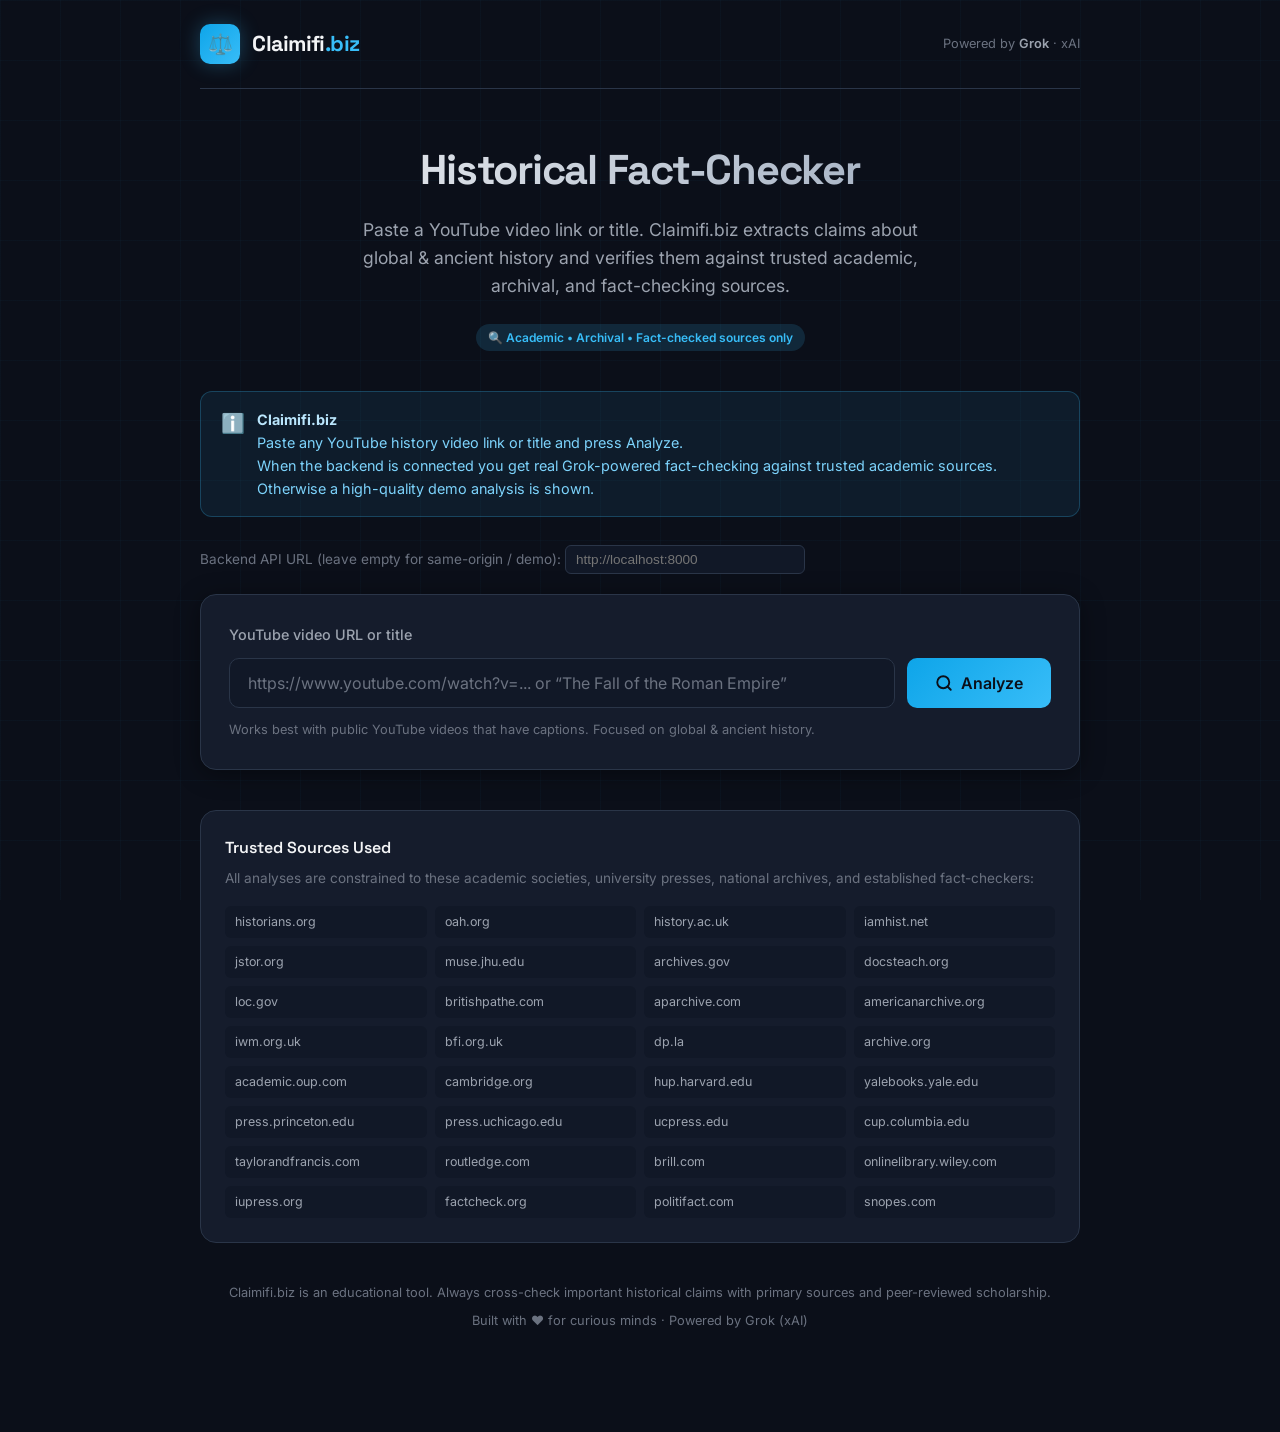
==== index.html @ 9d8c353e "Add files via upload Initial fixed Claimifi.biz file" ====
<!DOCTYPE html>
<html lang="en">
<head>
  <meta charset="UTF-8">
  <meta name="viewport" content="width=device-width, initial-scale=1.0">
  <title>Claimifi.biz — Historical Fact-Checker powered by Grok</title>
  <meta name="description" content="Claimifi.biz fact-checks historical claims from YouTube videos using trusted academic, archival, and fact-checking sources. Powered by Grok.">
  <link rel="preconnect" href="https://fonts.googleapis.com">
  <link rel="preconnect" href="https://fonts.gstatic.com" crossorigin>
  <link href="https://fonts.googleapis.com/css2?family=Inter:wght@400;500;600;700&family=Space+Grotesk:wght@500;600;700&display=swap" rel="stylesheet">
  <style>
    :root {
      --bg-primary: #0b0f19;
      --bg-secondary: #111827;
      --bg-tertiary: #1a2234;
      --bg-card: #151c2c;
      --border: #2a3548;
      --text-primary: #f3f4f6;
      --text-secondary: #9ca3af;
      --text-muted: #6b7280;
      --accent: #38bdf8;
      --accent-dim: rgba(56, 189, 248, 0.15);
      --success: #34d399;
      --warning: #fbbf24;
      --danger: #f87171;
      --shadow: 0 4px 24px rgba(0, 0, 0, 0.4);
    }
    * { margin: 0; padding: 0; box-sizing: border-box; }
    body {
      font-family: 'Inter', -apple-system, BlinkMacSystemFont, sans-serif;
      background: var(--bg-primary);
      color: var(--text-primary);
      min-height: 100vh;
      line-height: 1.6;
    }
    body::before {
      content: '';
      position: fixed; inset: 0;
      background-image:
        linear-gradient(rgba(56, 189, 248, 0.03) 1px, transparent 1px),
        linear-gradient(90deg, rgba(56, 189, 248, 0.03) 1px, transparent 1px);
      background-size: 60px 60px;
      pointer-events: none; z-index: 0;
    }
    .container {
      position: relative; z-index: 1;
      max-width: 920px; margin: 0 auto; padding: 0 20px 80px;
    }
    header {
      display: flex; align-items: center; justify-content: space-between;
      padding: 24px 0; border-bottom: 1px solid var(--border); margin-bottom: 48px;
    }
    .logo { display: flex; align-items: center; gap: 12px; text-decoration: none; color: inherit; }
    .logo-icon {
      width: 40px; height: 40px;
      background: linear-gradient(135deg, #0ea5e9, #38bdf8);
      border-radius: 10px; display: flex; align-items: center; justify-content: center;
      font-size: 20px; box-shadow: 0 0 20px rgba(56, 189, 248, 0.3);
    }
    .logo-text { font-family: 'Space Grotesk', sans-serif; font-weight: 700; font-size: 1.35rem; letter-spacing: -0.02em; }
    .logo-text span { color: var(--accent); }
    .powered { font-size: 0.8rem; color: var(--text-muted); }
    .powered strong { color: var(--text-secondary); font-weight: 600; }
    .hero { text-align: center; margin-bottom: 40px; }
    .hero h1 {
      font-family: 'Space Grotesk', sans-serif;
      font-size: clamp(1.8rem, 5vw, 2.6rem); font-weight: 700; letter-spacing: -0.03em; margin-bottom: 12px;
      background: linear-gradient(to right, #f3f4f6, #94a3b8);
      -webkit-background-clip: text; -webkit-text-fill-color: transparent; background-clip: text;
    }
    .hero p { color: var(--text-secondary); font-size: 1.1rem; max-width: 560px; margin: 0 auto 8px; }
    .badge {
      display: inline-flex; align-items: center; gap: 6px;
      background: var(--accent-dim); color: var(--accent);
      font-size: 0.75rem; font-weight: 600; padding: 4px 12px; border-radius: 999px; margin-top: 16px;
    }
    .search-card {
      background: var(--bg-card); border: 1px solid var(--border); border-radius: 16px;
      padding: 28px; box-shadow: var(--shadow); margin-bottom: 32px;
    }
    .search-label { font-size: 0.9rem; font-weight: 500; color: var(--text-secondary); margin-bottom: 12px; display: block; }
    .search-row { display: flex; gap: 12px; }
    .search-input {
      flex: 1; background: var(--bg-secondary); border: 1px solid var(--border); border-radius: 10px;
      padding: 14px 18px; font-size: 1rem; color: var(--text-primary); font-family: inherit; outline: none;
      transition: border-color 0.2s, box-shadow 0.2s;
    }
    .search-input::placeholder { color: var(--text-muted); }
    .search-input:focus { border-color: var(--accent); box-shadow: 0 0 0 3px var(--accent-dim); }
    .search-btn {
      background: linear-gradient(135deg, #0ea5e9, #38bdf8); color: #0b0f19; border: none; border-radius: 10px;
      padding: 14px 28px; font-size: 1rem; font-weight: 600; font-family: inherit; cursor: pointer;
      display: flex; align-items: center; gap: 8px; white-space: nowrap;
      transition: transform 0.15s, box-shadow 0.15s, opacity 0.15s;
    }
    .search-btn:hover:not(:disabled) { transform: translateY(-1px); box-shadow: 0 6px 20px rgba(56, 189, 248, 0.35); }
    .search-btn:disabled { opacity: 0.6; cursor: not-allowed; }
    .search-hint { margin-top: 12px; font-size: 0.8rem; color: var(--text-muted); }
    .results { display: none; }
    .results.visible { display: block; animation: fadeIn 0.4s ease; }
    @keyframes fadeIn { from { opacity: 0; transform: translateY(12px); } to { opacity: 1; transform: translateY(0); } }
    .result-header { display: flex; align-items: center; gap: 12px; margin-bottom: 20px; }
    .result-header h2 { font-family: 'Space Grotesk', sans-serif; font-size: 1.25rem; font-weight: 600; }
    .status-pill {
      font-size: 0.75rem; font-weight: 600; padding: 3px 10px; border-radius: 999px;
      text-transform: uppercase; letter-spacing: 0.04em;
    }
    .status-pill.analyzing { background: rgba(251, 191, 36, 0.15); color: var(--warning); }
    .status-pill.complete { background: rgba(52, 211, 153, 0.15); color: var(--success); }
    .status-pill.demo { background: rgba(56, 189, 248, 0.15); color: var(--accent); }
    .status-pill.error { background: rgba(248, 113, 113, 0.15); color: var(--danger); }
    .analysis-card {
      background: var(--bg-card); border: 1px solid var(--border); border-radius: 16px;
      overflow: hidden; margin-bottom: 20px;
    }
    .analysis-section { padding: 22px 24px; border-bottom: 1px solid var(--border); }
    .analysis-section:last-child { border-bottom: none; }
    .section-title {
      font-size: 0.8rem; font-weight: 600; text-transform: uppercase; letter-spacing: 0.06em;
      color: var(--text-muted); margin-bottom: 10px;
    }
    .claim-item {
      background: var(--bg-secondary); border-radius: 10px; padding: 14px 16px; margin-bottom: 10px;
      border-left: 3px solid var(--accent);
    }
    .claim-item:last-child { margin-bottom: 0; }
    .claim-text { font-size: 0.95rem; margin-bottom: 6px; }
    .verdict {
      display: inline-flex; font-size: 0.8rem; font-weight: 600; padding: 2px 10px; border-radius: 6px;
    }
    .verdict.supported { background: rgba(52, 211, 153, 0.15); color: var(--success); }
    .verdict.mixed { background: rgba(251, 191, 36, 0.15); color: var(--warning); }
    .verdict.unsupported { background: rgba(248, 113, 113, 0.15); color: var(--danger); }
    .verdict.insufficient { background: rgba(156, 163, 175, 0.15); color: var(--text-secondary); }
    .evidence { font-size: 0.9rem; color: var(--text-secondary); margin-top: 8px; }
    .sources-list { display: flex; flex-wrap: wrap; gap: 8px; margin-top: 10px; }
    .source-tag {
      background: var(--bg-secondary); border: 1px solid var(--border); color: var(--text-secondary);
      font-size: 0.75rem; padding: 4px 10px; border-radius: 6px; text-decoration: none;
    }
    .source-tag:hover { border-color: var(--accent); color: var(--accent); }
    .loading-state { text-align: center; padding: 48px 20px; color: var(--text-secondary); }
    .spinner {
      width: 40px; height: 40px; border: 3px solid var(--border); border-top-color: var(--accent);
      border-radius: 50%; animation: spin 0.8s linear infinite; margin: 0 auto 16px;
    }
    @keyframes spin { to { transform: rotate(360deg); } }
    .loading-steps { font-size: 0.9rem; margin-top: 12px; }
    .loading-steps span { display: block; opacity: 0.5; margin: 4px 0; transition: opacity 0.3s; }
    .loading-steps span.active { opacity: 1; color: var(--accent); }
    .sources-panel {
      background: var(--bg-card); border: 1px solid var(--border); border-radius: 16px;
      padding: 24px; margin-top: 40px;
    }
    .sources-panel h3 { font-family: 'Space Grotesk', sans-serif; font-size: 1rem; font-weight: 600; margin-bottom: 8px; }
    .sources-panel p { font-size: 0.85rem; color: var(--text-muted); margin-bottom: 16px; }
    .source-grid { display: grid; grid-template-columns: repeat(auto-fill, minmax(160px, 1fr)); gap: 8px; }
    .source-item {
      font-size: 0.78rem; color: var(--text-secondary); background: var(--bg-secondary);
      padding: 6px 10px; border-radius: 6px;
    }
    .notice {
      background: rgba(56, 189, 248, 0.08); border: 1px solid rgba(56, 189, 248, 0.25);
      border-radius: 12px; padding: 16px 20px; margin-bottom: 28px; font-size: 0.9rem; color: #7dd3fc;
      display: flex; gap: 12px; align-items: flex-start;
    }
    .notice strong { color: #bae6fd; }
    footer { text-align: center; padding: 40px 0 20px; color: var(--text-muted); font-size: 0.8rem; }
    @media (max-width: 600px) {
      .search-row { flex-direction: column; }
      .search-btn { width: 100%; justify-content: center; }
      header { flex-direction: column; gap: 12px; align-items: flex-start; }
    }
  </style>
</head>
<body>
  <div class="container">
    <header>
      <a href="/" class="logo">
        <div class="logo-icon">⚖️</div>
        <div class="logo-text">Claimifi<span>.biz</span></div>
      </a>
      <div class="powered">Powered by <strong>Grok</strong> · xAI</div>
    </header>

    <section class="hero">
      <h1>Historical Fact-Checker</h1>
      <p>Paste a YouTube video link or title. Claimifi.biz extracts claims about global &amp; ancient history and verifies them against trusted academic, archival, and fact-checking sources.</p>
      <div class="badge">🔍 Academic • Archival • Fact-checked sources only</div>
    </section>

    <div class="notice">
      <span style="font-size:1.2rem;">ℹ️</span>
      <div>
        <strong>Claimifi.biz</strong><br>
        Paste any YouTube history video link or title and press Analyze.<br>
        When the backend is connected you get real Grok-powered fact-checking against trusted academic sources. Otherwise a high-quality demo analysis is shown.
      </div>
    </div>

    <div style="margin-bottom:20px; font-size:0.85rem; color:var(--text-muted);">
      <label for="apiBase">Backend API URL (leave empty for same-origin / demo): </label>
      <input type="text" id="apiBase" value="" placeholder="http://localhost:8000"
             style="background:var(--bg-secondary);border:1px solid var(--border);border-radius:6px;padding:6px 10px;color:var(--text-primary);width:240px;font-size:0.85rem;">
    </div>

    <div class="search-card">
      <label class="search-label" for="videoInput">YouTube video URL or title</label>
      <div class="search-row">
        <input type="text" id="videoInput" class="search-input"
               placeholder="https://www.youtube.com/watch?v=... or “The Fall of the Roman Empire”"
               autocomplete="off">
        <button class="search-btn" id="analyzeBtn" onclick="startAnalysis()">
          <svg width="18" height="18" viewBox="0 0 24 24" fill="none" stroke="currentColor" stroke-width="2.5" stroke-linecap="round" stroke-linejoin="round"><circle cx="11" cy="11" r="8"/><path d="m21 21-4.3-4.3"/></svg>
          Analyze
        </button>
      </div>
      <p class="search-hint">Works best with public YouTube videos that have captions. Focused on global &amp; ancient history.</p>
    </div>

    <div class="results" id="results">
      <div class="result-header">
        <h2>Analysis</h2>
        <span class="status-pill analyzing" id="statusPill">Analyzing</span>
      </div>
      <div id="loadingState" class="loading-state">
        <div class="spinner"></div>
        <div id="loadingText">Processing…</div>
        <div class="loading-steps" id="loadingSteps">
          <span id="step1">Extracting claims…</span>
          <span id="step2">Consulting trusted sources…</span>
          <span id="step3">Building evidence-based verdicts…</span>
        </div>
      </div>
      <div id="analysisContent" style="display:none;"></div>
    </div>

    <div class="sources-panel">
      <h3>Trusted Sources Used</h3>
      <p>All analyses are constrained to these academic societies, university presses, national archives, and established fact-checkers:</p>
      <div class="source-grid" id="sourceGrid"></div>
    </div>

    <footer>
      <p>Claimifi.biz is an educational tool. Always cross-check important historical claims with primary sources and peer-reviewed scholarship.</p>
      <p style="margin-top:8px;">Built with ❤️ for curious minds · Powered by Grok (xAI)</p>
    </footer>
  </div>

  <script>
    const TRUSTED_SOURCES = [
      "historians.org","oah.org","history.ac.uk","iamhist.net","jstor.org","muse.jhu.edu",
      "archives.gov","docsteach.org","loc.gov","britishpathe.com","aparchive.com","americanarchive.org",
      "iwm.org.uk","bfi.org.uk","dp.la","archive.org","academic.oup.com","cambridge.org",
      "hup.harvard.edu","yalebooks.yale.edu","press.princeton.edu","press.uchicago.edu","ucpress.edu",
      "cup.columbia.edu","taylorandfrancis.com","routledge.com","brill.com","onlinelibrary.wiley.com",
      "iupress.org","factcheck.org","politifact.com","snopes.com"
    ];

    const grid = document.getElementById('sourceGrid');
    TRUSTED_SOURCES.forEach(src => {
      const el = document.createElement('div');
      el.className = 'source-item';
      el.textContent = src;
      grid.appendChild(el);
    });

    function escapeHtml(text) {
      if (!text) return '';
      const d = document.createElement('div');
      d.textContent = text;
      return d.innerHTML;
    }

    function getDemoAnalysis(input) {
      const isUrl = input.includes('youtube.com') || input.includes('youtu.be');
      const title = isUrl ? 'YouTube Video (demo)' : '"' + input + '"';
      return {
        video_title: title,
        video_id: isUrl ? 'demo' : null,
        claims: [
          {
            claim: "The video presents a specific chronological sequence of events as settled fact.",
            verdict: "Mixed",
            explanation: "Many popular history videos compress complex timelines. Scholarly consensus from cambridge.org and historians.org often shows more nuance, overlapping causes, and regional variation than a single linear narrative.",
            sources: ["cambridge.org", "historians.org", "jstor.org"]
          },
          {
            claim: "Key figures are given clear motives that explain the outcome.",
            verdict: "Supported",
            explanation: "Primary documents and major academic presses (hup.harvard.edu, yalebooks.yale.edu, archives.gov) frequently document the stated motives of major historical actors, although historians debate how decisive those motives were.",
            sources: ["archives.gov", "hup.harvard.edu", "yalebooks.yale.edu"]
          },
          {
            claim: "The video asserts a precise casualty figure or population impact.",
            verdict: "Insufficient Evidence",
            explanation: "Exact numbers for ancient and early-modern events are rarely recoverable with high confidence. Trusted sources such as loc.gov and academic.oup.com usually present ranges or note the limits of the surviving evidence.",
            sources: ["loc.gov", "academic.oup.com", "jstor.org"]
          }
        ],
        overall_assessment: "This is a realistic demo analysis generated locally. In full Grok mode the system extracts the actual transcript, identifies the real claims, and evaluates each one against the 32 trusted academic and archival sources. The structure you see here is exactly what the live version returns.",
        sources_used: ["historians.org", "cambridge.org", "archives.gov", "loc.gov", "jstor.org", "hup.harvard.edu"],
        note: "Demo mode – no backend call was made. Connect the backend (see README) for real Grok-powered analysis."
      };
    }

    function renderAnalysis(data) {
      const content = document.getElementById('analysisContent');
      let claimsHtml = '';

      (data.claims || []).forEach(c => {
        const v = (c.verdict || 'Insufficient Evidence').toLowerCase().replace(/\s+/g, '-');
        const vClass = v.includes('supported') && !v.includes('unsupported') ? 'supported'
                     : v.includes('mixed') ? 'mixed'
                     : v.includes('unsupported') ? 'unsupported' : 'insufficient';
        const sources = (c.sources || []).map(s => '<span class="source-tag">' + escapeHtml(s) + '</span>').join('');
        claimsHtml += '<div class="claim-item">' +
          '<div class="claim-text">' + escapeHtml(c.claim) + '</div>' +
          '<span class="verdict ' + vClass + '">' + escapeHtml(c.verdict) + '</span>' +
          '<div class="evidence">' + escapeHtml(c.explanation) + '</div>' +
          (sources ? '<div class="sources-list">' + sources + '</div>' : '') +
          '</div>';
      });

      const sourcesUsed = (data.sources_used || []).map(s =>
        '<a class="source-tag" href="https://' + s + '" target="_blank" rel="noopener">' + escapeHtml(s) + '</a>'
      ).join('');

      content.innerHTML =
        '<div class="analysis-card">' +
          '<div class="analysis-section">' +
            '<div class="section-title">Video</div>' +
            '<p style="font-size:0.95rem;">' + escapeHtml(data.video_title || 'Unknown') + '</p>' +
            (data.video_id && data.video_id !== 'demo' ? '<p style="font-size:0.8rem;color:var(--text-muted);margin-top:4px;">ID: ' + escapeHtml(data.video_id) + '</p>' : '') +
          '</div>' +
          '<div class="analysis-section">' +
            '<div class="section-title">Key Historical Claims</div>' +
            (claimsHtml || '<p style="color:var(--text-secondary)">No claims extracted.</p>') +
          '</div>' +
          '<div class="analysis-section">' +
            '<div class="section-title">Overall Assessment</div>' +
            '<p style="font-size:0.95rem;color:var(--text-secondary);">' + escapeHtml(data.overall_assessment) + '</p>' +
          '</div>' +
          '<div class="analysis-section">' +
            '<div class="section-title">Sources Consulted</div>' +
            '<div class="sources-list">' + (sourcesUsed || '—') + '</div>' +
          '</div>' +
        '</div>' +
        '<p style="font-size:0.8rem;color:var(--text-muted);margin-top:12px;">' + escapeHtml(data.note || '') + '</p>';
      content.style.display = 'block';
    }

    async function startAnalysis() {
      const input = document.getElementById('videoInput').value.trim();
      if (!input) { document.getElementById('videoInput').focus(); return; }

      const results = document.getElementById('results');
      const loading = document.getElementById('loadingState');
      const content = document.getElementById('analysisContent');
      const status = document.getElementById('statusPill');
      const btn = document.getElementById('analyzeBtn');
      const apiBase = (document.getElementById('apiBase').value || '').replace(/\/$/, '');

      results.classList.add('visible');
      loading.style.display = 'block';
      content.style.display = 'none';
      content.innerHTML = '';
      status.textContent = 'Analyzing';
      status.className = 'status-pill analyzing';
      btn.disabled = true;

      ['step1','step2','step3'].forEach((id, i) => {
        document.getElementById(id).classList.remove('active');
        setTimeout(function(){ document.getElementById(id).classList.add('active'); }, 350 + i * 600);
      });

      await new Promise(function(r){ setTimeout(r, 1800); });

      const isUrl = input.includes('youtube.com') || input.includes('youtu.be');
      const body = isUrl ? { url: input } : { title: input };

      try {
        const endpoint = apiBase ? (apiBase + '/api/analyze') : '/api/analyze';
        const controller = new AbortController();
        const timeout = setTimeout(function(){ controller.abort(); }, 12000);

        const response = await fetch(endpoint, {
          method: 'POST',
          headers: { 'Content-Type': 'application/json' },
          body: JSON.stringify(body),
          signal: controller.signal
        });
        clearTimeout(timeout);

        if (!response.ok) {
          const err = await response.json().catch(function(){ return {}; });
          throw new Error(err.detail || ('Server returned ' + response.status));
        }
        const data = await response.json();
        renderAnalysis(data);
        status.textContent = 'Complete';
        status.className = 'status-pill complete';
      } catch (err) {
        console.info('Backend unavailable, using demo mode:', err.message);
        const demo = getDemoAnalysis(input);
        renderAnalysis(demo);
        status.textContent = 'Demo';
        status.className = 'status-pill demo';
      } finally {
        loading.style.display = 'none';
        btn.disabled = false;
      }
    }

    document.getElementById('videoInput').addEventListener('keydown', function(e) {
      if (e.key === 'Enter') startAnalysis();
    });
  </script>
</body>
</html>
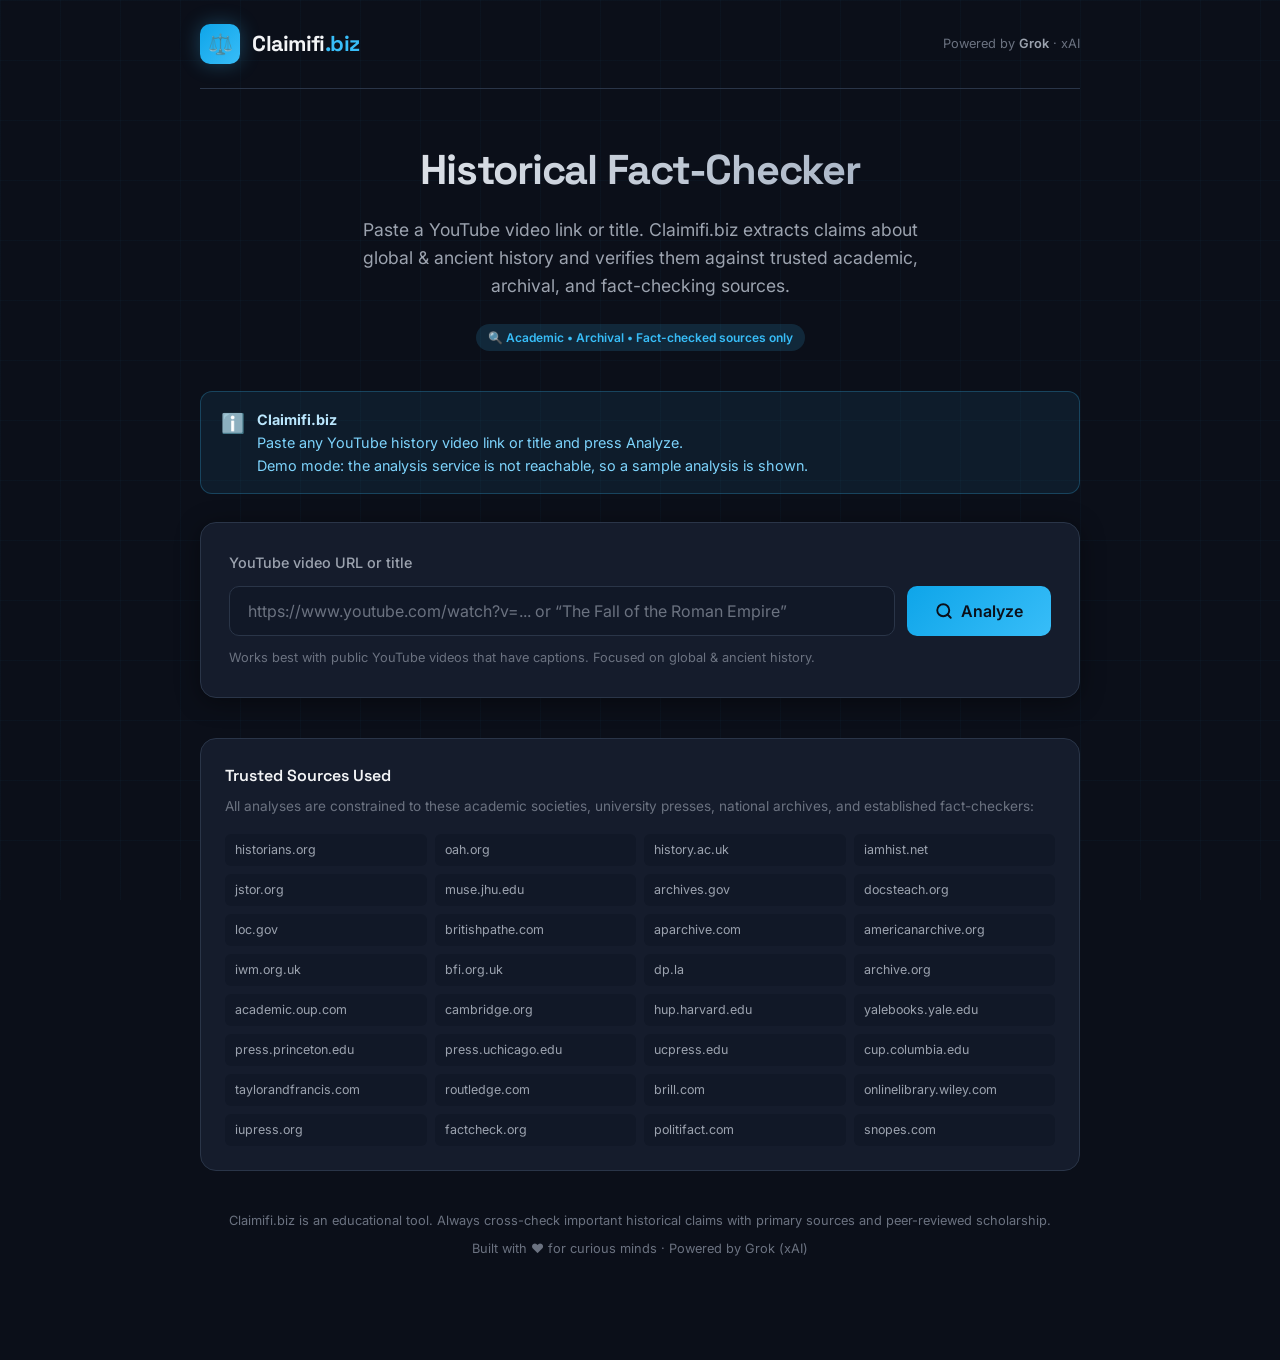
==== commit 6e9dc97a: "Enhance README and codebase for Claimifi.biz fact-checker - Updated README.md to clarify the AI-powe" ====
--- a/index.html
+++ b/index.html
@@ -189,19 +189,13 @@
       <div class="badge">🔍 Academic • Archival • Fact-checked sources only</div>
     </section>
 
-    <div class="notice">
+    <div class="notice" id="notice">
       <span style="font-size:1.2rem;">ℹ️</span>
       <div>
         <strong>Claimifi.biz</strong><br>
         Paste any YouTube history video link or title and press Analyze.<br>
-        When the backend is connected you get real Grok-powered fact-checking against trusted academic sources. Otherwise a high-quality demo analysis is shown.
+        <span id="noticeMode">Checking service status…</span>
       </div>
-    </div>
-
-    <div style="margin-bottom:20px; font-size:0.85rem; color:var(--text-muted);">
-      <label for="apiBase">Backend API URL (leave empty for same-origin / demo): </label>
-      <input type="text" id="apiBase" value="" placeholder="http://localhost:8000"
-             style="background:var(--bg-secondary);border:1px solid var(--border);border-radius:6px;padding:6px 10px;color:var(--text-primary);width:240px;font-size:0.85rem;">
     </div>
 
     <div class="search-card">
@@ -350,6 +344,41 @@
       content.style.display = 'block';
     }
 
+    // Real analysis can legitimately take a couple of minutes: transcript fetch plus a
+    // full Grok pass. The client budget must stay above the server's, or every real
+    // result gets thrown away right before it arrives.
+    const REQUEST_TIMEOUT_MS = 180000;
+
+    let serviceIsLive = null; // null = unknown, true = Grok configured, false = demo only
+
+    function renderError(message) {
+      const content = document.getElementById('analysisContent');
+      content.innerHTML =
+        '<div class="analysis-card">' +
+          '<div class="analysis-section">' +
+            '<div class="section-title">Could not complete the analysis</div>' +
+            '<p style="font-size:0.95rem;color:var(--text-secondary);">' + escapeHtml(message) + '</p>' +
+          '</div>' +
+        '</div>';
+      content.style.display = 'block';
+    }
+
+    async function loadServiceStatus() {
+      const label = document.getElementById('noticeMode');
+      try {
+        const res = await fetch('/api/config', { cache: 'no-store' });
+        if (!res.ok) throw new Error('status ' + res.status);
+        const cfg = await res.json();
+        serviceIsLive = !!cfg.live;
+        label.textContent = serviceIsLive
+          ? 'Live mode: claims are fact-checked by Grok against the trusted sources below.'
+          : 'Demo mode: the fact-checking key is not configured on this server, so a sample analysis is shown.';
+      } catch (err) {
+        serviceIsLive = false;
+        label.textContent = 'Demo mode: the analysis service is not reachable, so a sample analysis is shown.';
+      }
+    }
+
     async function startAnalysis() {
       const input = document.getElementById('videoInput').value.trim();
       if (!input) { document.getElementById('videoInput').focus(); return; }
@@ -359,9 +388,9 @@
       const content = document.getElementById('analysisContent');
       const status = document.getElementById('statusPill');
       const btn = document.getElementById('analyzeBtn');
-      const apiBase = (document.getElementById('apiBase').value || '').replace(/\/$/, '');
 
       results.classList.add('visible');
+      results.scrollIntoView({ behavior: 'smooth', block: 'nearest' });
       loading.style.display = 'block';
       content.style.display = 'none';
       content.innerHTML = '';
@@ -369,48 +398,69 @@
       status.className = 'status-pill analyzing';
       btn.disabled = true;
 
-      ['step1','step2','step3'].forEach((id, i) => {
+      const stepTimers = ['step1','step2','step3'].map(function(id, i) {
         document.getElementById(id).classList.remove('active');
-        setTimeout(function(){ document.getElementById(id).classList.add('active'); }, 350 + i * 600);
+        return setTimeout(function(){ document.getElementById(id).classList.add('active'); }, 350 + i * 4000);
       });
-
-      await new Promise(function(r){ setTimeout(r, 1800); });
 
       const isUrl = input.includes('youtube.com') || input.includes('youtu.be');
       const body = isUrl ? { url: input } : { title: input };
 
+      const controller = new AbortController();
+      const timeout = setTimeout(function(){ controller.abort(); }, REQUEST_TIMEOUT_MS);
+
       try {
-        const endpoint = apiBase ? (apiBase + '/api/analyze') : '/api/analyze';
-        const controller = new AbortController();
-        const timeout = setTimeout(function(){ controller.abort(); }, 12000);
-
-        const response = await fetch(endpoint, {
+        const response = await fetch('/api/analyze', {
           method: 'POST',
           headers: { 'Content-Type': 'application/json' },
           body: JSON.stringify(body),
           signal: controller.signal
         });
-        clearTimeout(timeout);
 
         if (!response.ok) {
           const err = await response.json().catch(function(){ return {}; });
-          throw new Error(err.detail || ('Server returned ' + response.status));
+          const detail = typeof err.detail === 'string' ? err.detail : null;
+
+          // 503 means the server is up but has no Grok key: that is the one case
+          // where the demo analysis is the honest thing to show.
+          if (response.status === 503) {
+            serviceIsLive = false;
+            renderAnalysis(getDemoAnalysis(input));
+            status.textContent = 'Demo';
+            status.className = 'status-pill demo';
+            return;
+          }
+          renderError(detail || ('The server returned an error (' + response.status + ').'));
+          status.textContent = 'Error';
+          status.className = 'status-pill error';
+          return;
         }
-        const data = await response.json();
-        renderAnalysis(data);
+
+        renderAnalysis(await response.json());
+        serviceIsLive = true;
         status.textContent = 'Complete';
         status.className = 'status-pill complete';
       } catch (err) {
-        console.info('Backend unavailable, using demo mode:', err.message);
-        const demo = getDemoAnalysis(input);
-        renderAnalysis(demo);
-        status.textContent = 'Demo';
-        status.className = 'status-pill demo';
+        if (err && err.name === 'AbortError') {
+          renderError('The analysis took longer than three minutes and was stopped. Try a shorter video.');
+          status.textContent = 'Error';
+          status.className = 'status-pill error';
+        } else {
+          // Genuine network failure (offline, server down): show the demo analysis.
+          console.warn('Analysis request failed, falling back to demo:', err);
+          renderAnalysis(getDemoAnalysis(input));
+          status.textContent = 'Demo';
+          status.className = 'status-pill demo';
+        }
       } finally {
+        clearTimeout(timeout);
+        stepTimers.forEach(clearTimeout);
         loading.style.display = 'none';
         btn.disabled = false;
       }
     }
+
+    loadServiceStatus();
 
     document.getElementById('videoInput').addEventListener('keydown', function(e) {
       if (e.key === 'Enter') startAnalysis();
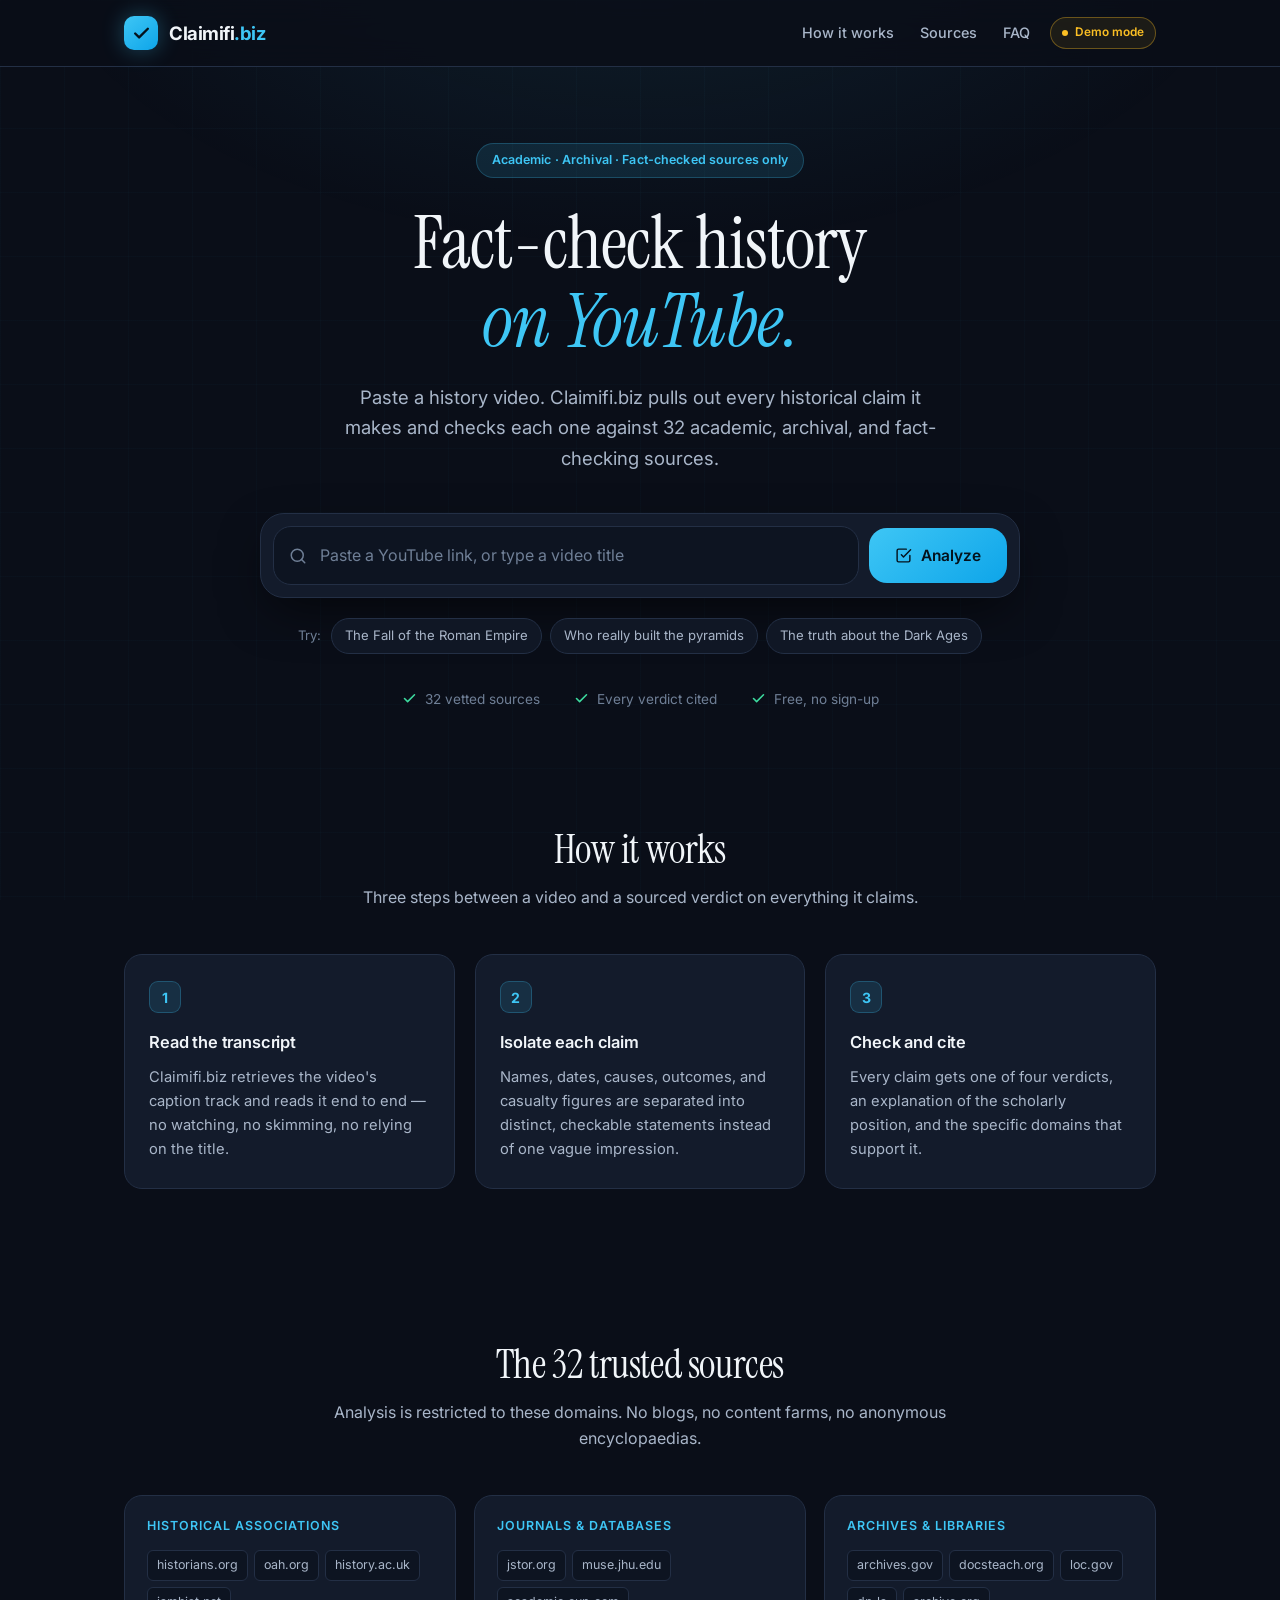
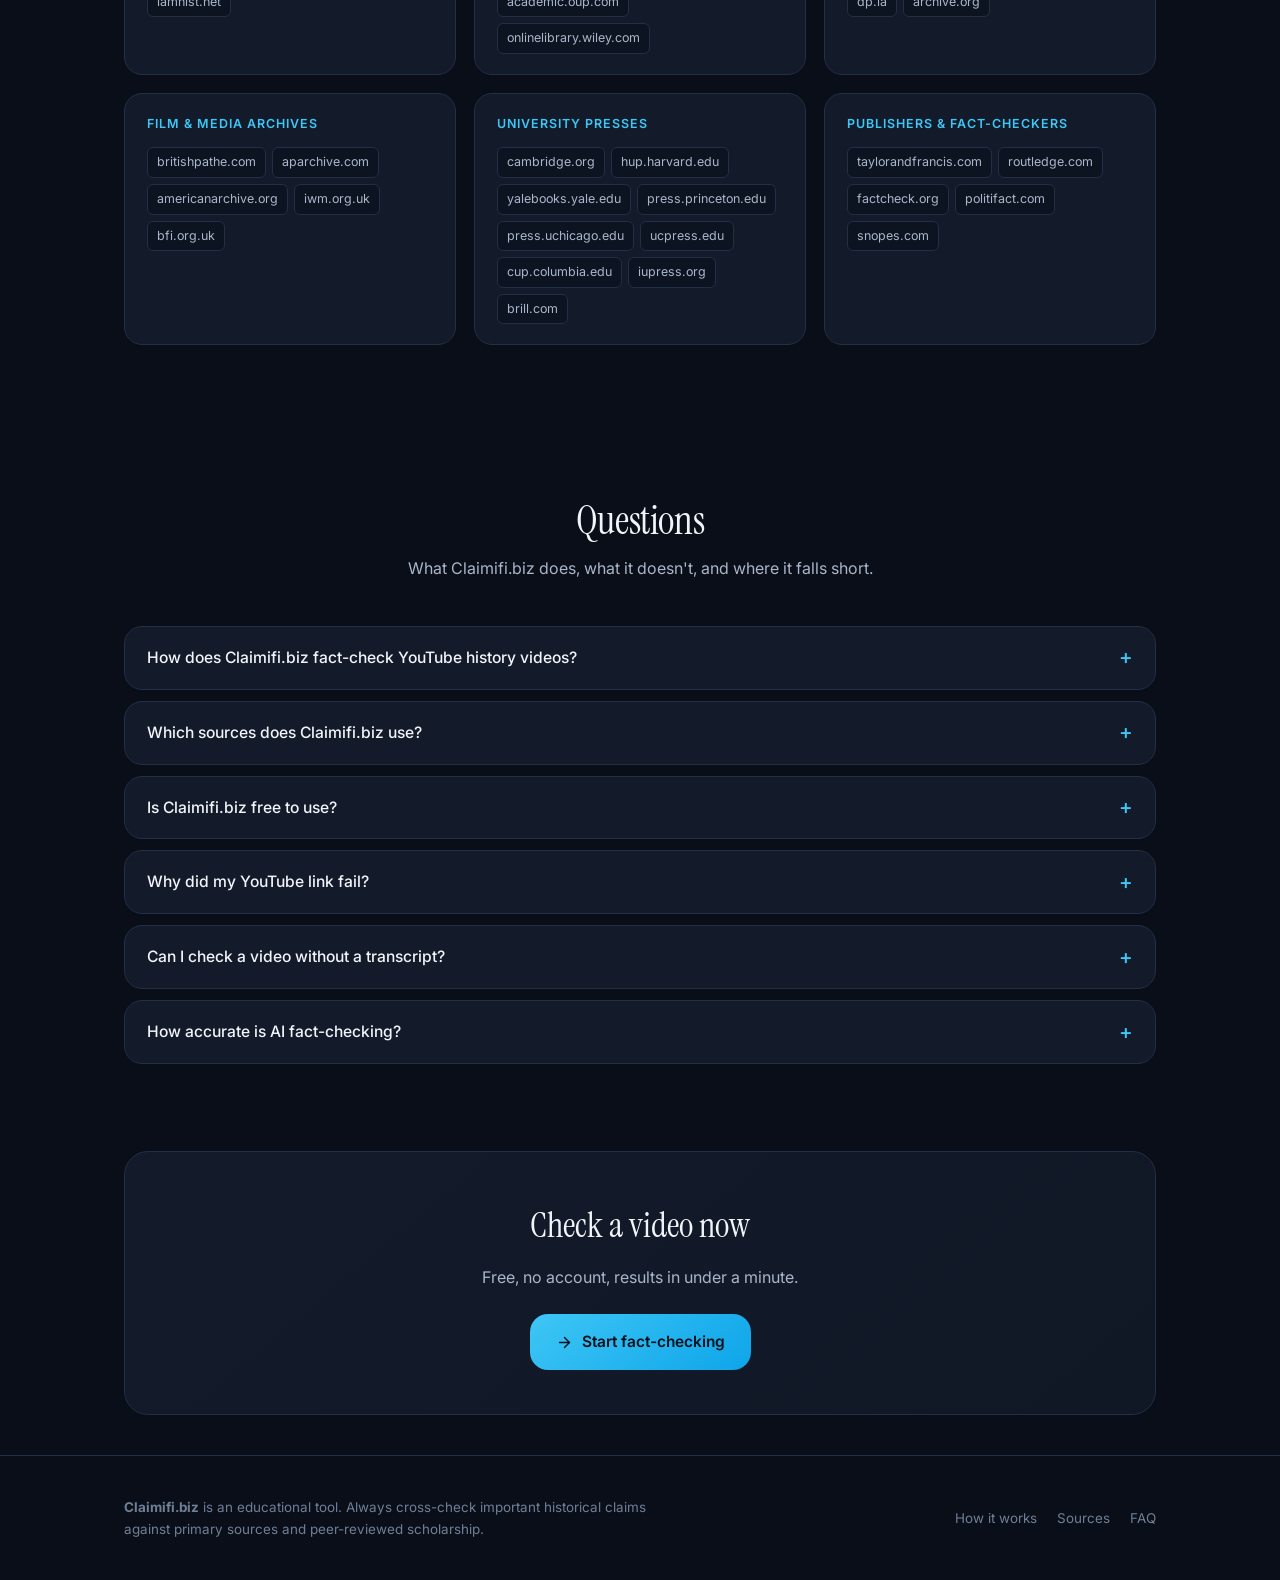
==== commit 52da7962: "Refactor code structure for improved readability and maintainability" ====
--- a/index.html
+++ b/index.html
@@ -1,470 +1,954 @@
 <!DOCTYPE html>
 <html lang="en">
 <head>
-  <meta charset="UTF-8">
-  <meta name="viewport" content="width=device-width, initial-scale=1.0">
-  <title>Claimifi.biz — Historical Fact-Checker powered by Grok</title>
-  <meta name="description" content="Claimifi.biz fact-checks historical claims from YouTube videos using trusted academic, archival, and fact-checking sources. Powered by Grok.">
-  <link rel="preconnect" href="https://fonts.googleapis.com">
-  <link rel="preconnect" href="https://fonts.gstatic.com" crossorigin>
-  <link href="https://fonts.googleapis.com/css2?family=Inter:wght@400;500;600;700&family=Space+Grotesk:wght@500;600;700&display=swap" rel="stylesheet">
-  <style>
-    :root {
-      --bg-primary: #0b0f19;
-      --bg-secondary: #111827;
-      --bg-tertiary: #1a2234;
-      --bg-card: #151c2c;
-      --border: #2a3548;
-      --text-primary: #f3f4f6;
-      --text-secondary: #9ca3af;
-      --text-muted: #6b7280;
-      --accent: #38bdf8;
-      --accent-dim: rgba(56, 189, 248, 0.15);
-      --success: #34d399;
-      --warning: #fbbf24;
-      --danger: #f87171;
-      --shadow: 0 4px 24px rgba(0, 0, 0, 0.4);
+<meta charset="UTF-8">
+<meta name="viewport" content="width=device-width, initial-scale=1">
+<meta name="theme-color" content="#0b0f19">
+
+<title>Claimifi.biz — Fact-Check History Claims in YouTube Videos</title>
+<meta name="description" content="Paste a YouTube history video and Claimifi.biz extracts every historical claim, then checks each one against 32 academic, archival, and fact-checking sources. Free, instant, source-cited.">
+<meta name="keywords" content="fact check youtube, history fact checker, verify historical claims, ancient history fact check, AI fact checking, historical accuracy checker">
+<meta name="author" content="Claimifi.biz">
+<meta name="robots" content="index, follow, max-image-preview:large, max-snippet:-1">
+<link rel="canonical" href="https://claimifi.biz/">
+
+<!-- Open Graph -->
+<meta property="og:type" content="website">
+<meta property="og:site_name" content="Claimifi.biz">
+<meta property="og:title" content="Claimifi.biz — Fact-Check History Claims in YouTube Videos">
+<meta property="og:description" content="Paste a YouTube history video. Get every historical claim checked against 32 academic, archival, and fact-checking sources.">
+<meta property="og:url" content="https://claimifi.biz/">
+<meta property="og:image" content="https://claimifi.biz/og-image.png">
+<meta property="og:image:width" content="1200">
+<meta property="og:image:height" content="630">
+<meta property="og:image:alt" content="Claimifi.biz — fact-check history on YouTube">
+<meta property="og:locale" content="en_US">
+
+<!-- Twitter -->
+<meta name="twitter:card" content="summary_large_image">
+<meta name="twitter:title" content="Claimifi.biz — Fact-Check History Claims in YouTube Videos">
+<meta name="twitter:description" content="Paste a YouTube history video. Get every historical claim checked against 32 academic, archival, and fact-checking sources.">
+<meta name="twitter:image" content="https://claimifi.biz/og-image.png">
+<meta name="twitter:image:alt" content="Claimifi.biz — fact-check history on YouTube">
+
+<link rel="icon" href="/favicon.svg" type="image/svg+xml">
+<link rel="apple-touch-icon" href="/apple-touch-icon.png">
+
+<link rel="preconnect" href="https://fonts.googleapis.com">
+<link rel="preconnect" href="https://fonts.gstatic.com" crossorigin>
+<link href="https://fonts.googleapis.com/css2?family=Inter:wght@400;500;600;700&family=Instrument+Serif:ital@0;1&display=swap" rel="stylesheet">
+
+<script type="application/ld+json">
+{
+  "@context": "https://schema.org",
+  "@graph": [
+    {
+      "@type": "WebApplication",
+      "@id": "https://claimifi.biz/#app",
+      "name": "Claimifi.biz",
+      "url": "https://claimifi.biz/",
+      "applicationCategory": "EducationalApplication",
+      "operatingSystem": "Any",
+      "browserRequirements": "Requires JavaScript",
+      "description": "Claimifi.biz extracts historical claims from YouTube videos and verifies each one against academic, archival, and fact-checking sources.",
+      "offers": { "@type": "Offer", "price": "0", "priceCurrency": "USD" },
+      "featureList": [
+        "Extracts historical claims from YouTube transcripts",
+        "Assigns a sourced verdict to every claim",
+        "Restricted to 32 vetted academic and archival domains"
+      ]
+    },
+    {
+      "@type": "WebSite",
+      "@id": "https://claimifi.biz/#website",
+      "url": "https://claimifi.biz/",
+      "name": "Claimifi.biz",
+      "description": "Fact-check historical claims made in YouTube videos."
+    },
+    {
+      "@type": "FAQPage",
+      "@id": "https://claimifi.biz/#faq",
+      "mainEntity": [
+        {
+          "@type": "Question",
+          "name": "How does Claimifi.biz fact-check YouTube history videos?",
+          "acceptedAnswer": { "@type": "Answer", "text": "Claimifi.biz retrieves the video's caption track, extracts each distinct historical claim, and evaluates every claim against a fixed list of academic, archival, and fact-checking domains. Each claim receives one of four verdicts along with an explanation and the sources consulted." }
+        },
+        {
+          "@type": "Question",
+          "name": "Which sources does Claimifi.biz use?",
+          "acceptedAnswer": { "@type": "Answer", "text": "Analysis is constrained to 32 domains covering historical associations, peer-reviewed journal databases, national archives, film and media archives, university presses, and established fact-checking organisations. The full list is published on the site." }
+        },
+        {
+          "@type": "Question",
+          "name": "Is Claimifi.biz free to use?",
+          "acceptedAnswer": { "@type": "Answer", "text": "Yes. Claimifi.biz is a free educational tool. A per-visitor rate limit applies so the service stays available to everyone." }
+        },
+        {
+          "@type": "Question",
+          "name": "Why did my YouTube link fail?",
+          "acceptedAnswer": { "@type": "Answer", "text": "The most common reason is that the video has no caption track, since there is no transcript to analyse. Private, deleted, and region-locked videos also cannot be retrieved. When that happens you can analyse the video's title instead." }
+        },
+        {
+          "@type": "Question",
+          "name": "Can I check a video without a transcript?",
+          "acceptedAnswer": { "@type": "Answer", "text": "Yes. Enter the video's title instead of its URL. The analysis then covers the historical claims a video with that title typically makes, rather than the specific wording of that video." }
+        },
+        {
+          "@type": "Question",
+          "name": "How accurate is AI fact-checking?",
+          "acceptedAnswer": { "@type": "Answer", "text": "Claimifi.biz is a research aid, not an authority. It is designed to surface claims worth checking and point you to the scholarship, but verdicts can be wrong or incomplete. Always confirm important claims against the primary sources cited." }
+        }
+      ]
     }
-    * { margin: 0; padding: 0; box-sizing: border-box; }
-    body {
-      font-family: 'Inter', -apple-system, BlinkMacSystemFont, sans-serif;
-      background: var(--bg-primary);
-      color: var(--text-primary);
-      min-height: 100vh;
-      line-height: 1.6;
-    }
-    body::before {
-      content: '';
-      position: fixed; inset: 0;
-      background-image:
-        linear-gradient(rgba(56, 189, 248, 0.03) 1px, transparent 1px),
-        linear-gradient(90deg, rgba(56, 189, 248, 0.03) 1px, transparent 1px);
-      background-size: 60px 60px;
-      pointer-events: none; z-index: 0;
-    }
-    .container {
-      position: relative; z-index: 1;
-      max-width: 920px; margin: 0 auto; padding: 0 20px 80px;
-    }
-    header {
-      display: flex; align-items: center; justify-content: space-between;
-      padding: 24px 0; border-bottom: 1px solid var(--border); margin-bottom: 48px;
-    }
-    .logo { display: flex; align-items: center; gap: 12px; text-decoration: none; color: inherit; }
-    .logo-icon {
-      width: 40px; height: 40px;
-      background: linear-gradient(135deg, #0ea5e9, #38bdf8);
-      border-radius: 10px; display: flex; align-items: center; justify-content: center;
-      font-size: 20px; box-shadow: 0 0 20px rgba(56, 189, 248, 0.3);
-    }
-    .logo-text { font-family: 'Space Grotesk', sans-serif; font-weight: 700; font-size: 1.35rem; letter-spacing: -0.02em; }
-    .logo-text span { color: var(--accent); }
-    .powered { font-size: 0.8rem; color: var(--text-muted); }
-    .powered strong { color: var(--text-secondary); font-weight: 600; }
-    .hero { text-align: center; margin-bottom: 40px; }
-    .hero h1 {
-      font-family: 'Space Grotesk', sans-serif;
-      font-size: clamp(1.8rem, 5vw, 2.6rem); font-weight: 700; letter-spacing: -0.03em; margin-bottom: 12px;
-      background: linear-gradient(to right, #f3f4f6, #94a3b8);
-      -webkit-background-clip: text; -webkit-text-fill-color: transparent; background-clip: text;
-    }
-    .hero p { color: var(--text-secondary); font-size: 1.1rem; max-width: 560px; margin: 0 auto 8px; }
-    .badge {
-      display: inline-flex; align-items: center; gap: 6px;
-      background: var(--accent-dim); color: var(--accent);
-      font-size: 0.75rem; font-weight: 600; padding: 4px 12px; border-radius: 999px; margin-top: 16px;
-    }
-    .search-card {
-      background: var(--bg-card); border: 1px solid var(--border); border-radius: 16px;
-      padding: 28px; box-shadow: var(--shadow); margin-bottom: 32px;
-    }
-    .search-label { font-size: 0.9rem; font-weight: 500; color: var(--text-secondary); margin-bottom: 12px; display: block; }
-    .search-row { display: flex; gap: 12px; }
-    .search-input {
-      flex: 1; background: var(--bg-secondary); border: 1px solid var(--border); border-radius: 10px;
-      padding: 14px 18px; font-size: 1rem; color: var(--text-primary); font-family: inherit; outline: none;
-      transition: border-color 0.2s, box-shadow 0.2s;
-    }
-    .search-input::placeholder { color: var(--text-muted); }
-    .search-input:focus { border-color: var(--accent); box-shadow: 0 0 0 3px var(--accent-dim); }
-    .search-btn {
-      background: linear-gradient(135deg, #0ea5e9, #38bdf8); color: #0b0f19; border: none; border-radius: 10px;
-      padding: 14px 28px; font-size: 1rem; font-weight: 600; font-family: inherit; cursor: pointer;
-      display: flex; align-items: center; gap: 8px; white-space: nowrap;
-      transition: transform 0.15s, box-shadow 0.15s, opacity 0.15s;
-    }
-    .search-btn:hover:not(:disabled) { transform: translateY(-1px); box-shadow: 0 6px 20px rgba(56, 189, 248, 0.35); }
-    .search-btn:disabled { opacity: 0.6; cursor: not-allowed; }
-    .search-hint { margin-top: 12px; font-size: 0.8rem; color: var(--text-muted); }
-    .results { display: none; }
-    .results.visible { display: block; animation: fadeIn 0.4s ease; }
-    @keyframes fadeIn { from { opacity: 0; transform: translateY(12px); } to { opacity: 1; transform: translateY(0); } }
-    .result-header { display: flex; align-items: center; gap: 12px; margin-bottom: 20px; }
-    .result-header h2 { font-family: 'Space Grotesk', sans-serif; font-size: 1.25rem; font-weight: 600; }
-    .status-pill {
-      font-size: 0.75rem; font-weight: 600; padding: 3px 10px; border-radius: 999px;
-      text-transform: uppercase; letter-spacing: 0.04em;
-    }
-    .status-pill.analyzing { background: rgba(251, 191, 36, 0.15); color: var(--warning); }
-    .status-pill.complete { background: rgba(52, 211, 153, 0.15); color: var(--success); }
-    .status-pill.demo { background: rgba(56, 189, 248, 0.15); color: var(--accent); }
-    .status-pill.error { background: rgba(248, 113, 113, 0.15); color: var(--danger); }
-    .analysis-card {
-      background: var(--bg-card); border: 1px solid var(--border); border-radius: 16px;
-      overflow: hidden; margin-bottom: 20px;
-    }
-    .analysis-section { padding: 22px 24px; border-bottom: 1px solid var(--border); }
-    .analysis-section:last-child { border-bottom: none; }
-    .section-title {
-      font-size: 0.8rem; font-weight: 600; text-transform: uppercase; letter-spacing: 0.06em;
-      color: var(--text-muted); margin-bottom: 10px;
-    }
-    .claim-item {
-      background: var(--bg-secondary); border-radius: 10px; padding: 14px 16px; margin-bottom: 10px;
-      border-left: 3px solid var(--accent);
-    }
-    .claim-item:last-child { margin-bottom: 0; }
-    .claim-text { font-size: 0.95rem; margin-bottom: 6px; }
-    .verdict {
-      display: inline-flex; font-size: 0.8rem; font-weight: 600; padding: 2px 10px; border-radius: 6px;
-    }
-    .verdict.supported { background: rgba(52, 211, 153, 0.15); color: var(--success); }
-    .verdict.mixed { background: rgba(251, 191, 36, 0.15); color: var(--warning); }
-    .verdict.unsupported { background: rgba(248, 113, 113, 0.15); color: var(--danger); }
-    .verdict.insufficient { background: rgba(156, 163, 175, 0.15); color: var(--text-secondary); }
-    .evidence { font-size: 0.9rem; color: var(--text-secondary); margin-top: 8px; }
-    .sources-list { display: flex; flex-wrap: wrap; gap: 8px; margin-top: 10px; }
-    .source-tag {
-      background: var(--bg-secondary); border: 1px solid var(--border); color: var(--text-secondary);
-      font-size: 0.75rem; padding: 4px 10px; border-radius: 6px; text-decoration: none;
-    }
-    .source-tag:hover { border-color: var(--accent); color: var(--accent); }
-    .loading-state { text-align: center; padding: 48px 20px; color: var(--text-secondary); }
-    .spinner {
-      width: 40px; height: 40px; border: 3px solid var(--border); border-top-color: var(--accent);
-      border-radius: 50%; animation: spin 0.8s linear infinite; margin: 0 auto 16px;
-    }
-    @keyframes spin { to { transform: rotate(360deg); } }
-    .loading-steps { font-size: 0.9rem; margin-top: 12px; }
-    .loading-steps span { display: block; opacity: 0.5; margin: 4px 0; transition: opacity 0.3s; }
-    .loading-steps span.active { opacity: 1; color: var(--accent); }
-    .sources-panel {
-      background: var(--bg-card); border: 1px solid var(--border); border-radius: 16px;
-      padding: 24px; margin-top: 40px;
-    }
-    .sources-panel h3 { font-family: 'Space Grotesk', sans-serif; font-size: 1rem; font-weight: 600; margin-bottom: 8px; }
-    .sources-panel p { font-size: 0.85rem; color: var(--text-muted); margin-bottom: 16px; }
-    .source-grid { display: grid; grid-template-columns: repeat(auto-fill, minmax(160px, 1fr)); gap: 8px; }
-    .source-item {
-      font-size: 0.78rem; color: var(--text-secondary); background: var(--bg-secondary);
-      padding: 6px 10px; border-radius: 6px;
-    }
-    .notice {
-      background: rgba(56, 189, 248, 0.08); border: 1px solid rgba(56, 189, 248, 0.25);
-      border-radius: 12px; padding: 16px 20px; margin-bottom: 28px; font-size: 0.9rem; color: #7dd3fc;
-      display: flex; gap: 12px; align-items: flex-start;
-    }
-    .notice strong { color: #bae6fd; }
-    footer { text-align: center; padding: 40px 0 20px; color: var(--text-muted); font-size: 0.8rem; }
-    @media (max-width: 600px) {
-      .search-row { flex-direction: column; }
-      .search-btn { width: 100%; justify-content: center; }
-      header { flex-direction: column; gap: 12px; align-items: flex-start; }
-    }
-  </style>
+  ]
+}
+</script>
+
+<style>
+  :root {
+    --bg:            #0a0e18;
+    --bg-raised:     #101725;
+    --bg-card:       #131b2b;
+    --bg-inset:      #0d1421;
+    --border:        #232f45;
+    --border-strong: #33415c;
+    --text:          #f1f5f9;
+    --text-2:        #a9b6c9;
+    --text-3:        #6f7f96;
+    --accent:        #3ec6f5;
+    --accent-2:      #0ea5e9;
+    --accent-soft:   rgba(62, 198, 245, .12);
+    --ok:            #3ddb9f;
+    --warn:          #fbbf24;
+    --bad:           #fb7185;
+    --neutral:       #94a3b8;
+    --r-sm: 8px; --r: 12px; --r-lg: 18px; --r-xl: 24px;
+    --shadow:    0 2px 8px rgba(0,0,0,.3);
+    --shadow-lg: 0 18px 50px -12px rgba(0,0,0,.65);
+    --ring: 0 0 0 3px rgba(62,198,245,.3);
+    --maxw: 1080px;
+  }
+
+  * { margin: 0; padding: 0; box-sizing: border-box; }
+  html { scroll-behavior: smooth; -webkit-text-size-adjust: 100%; }
+
+  body {
+    font-family: 'Inter', -apple-system, BlinkMacSystemFont, 'Segoe UI', sans-serif;
+    background: var(--bg);
+    color: var(--text);
+    line-height: 1.65;
+    font-size: 16px;
+    -webkit-font-smoothing: antialiased;
+    overflow-x: hidden;
+  }
+
+  /* Ambient background */
+  body::before {
+    content: ''; position: fixed; inset: 0; z-index: 0; pointer-events: none;
+    background:
+      radial-gradient(900px 500px at 50% -100px, rgba(62,198,245,.10), transparent 70%),
+      linear-gradient(rgba(62,198,245,.022) 1px, transparent 1px),
+      linear-gradient(90deg, rgba(62,198,245,.022) 1px, transparent 1px);
+    background-size: 100% 100%, 64px 64px, 64px 64px;
+  }
+
+  .wrap { position: relative; z-index: 1; max-width: var(--maxw); margin: 0 auto; padding: 0 24px; }
+
+  a { color: var(--accent); text-decoration: none; }
+  a:hover { text-decoration: underline; }
+  :focus-visible { outline: 2px solid var(--accent); outline-offset: 3px; border-radius: 4px; }
+
+  .skip {
+    position: absolute; left: -9999px; top: 8px; z-index: 100;
+    background: var(--accent); color: #04121c; padding: 10px 18px;
+    border-radius: var(--r-sm); font-weight: 600;
+  }
+  .skip:focus { left: 24px; }
+
+  /* ---------- Header ---------- */
+  header {
+    position: sticky; top: 0; z-index: 50;
+    background: rgba(10,14,24,.82);
+    backdrop-filter: blur(14px); -webkit-backdrop-filter: blur(14px);
+    border-bottom: 1px solid var(--border);
+  }
+  .nav { display: flex; align-items: center; gap: 20px; height: 66px; }
+  .brand { display: flex; align-items: center; gap: 11px; color: inherit; flex-shrink: 0; }
+  .brand:hover { text-decoration: none; }
+  .brand-mark {
+    width: 34px; height: 34px; border-radius: 10px; flex-shrink: 0;
+    background: linear-gradient(140deg, var(--accent), var(--accent-2));
+    display: grid; place-items: center;
+    box-shadow: 0 0 22px rgba(62,198,245,.32);
+  }
+  .brand-mark svg { width: 19px; height: 19px; stroke: #04121c; }
+  .brand-name { font-size: 1.16rem; font-weight: 700; letter-spacing: -.025em; }
+  .brand-name span { color: var(--accent); }
+
+  .nav-links { display: flex; gap: 26px; margin-left: auto; }
+  .nav-links a { color: var(--text-2); font-size: .9rem; font-weight: 500; }
+  .nav-links a:hover { color: var(--text); text-decoration: none; }
+
+  .status {
+    display: inline-flex; align-items: center; gap: 7px;
+    font-size: .74rem; font-weight: 600; padding: 5px 11px;
+    border-radius: 999px; border: 1px solid var(--border-strong);
+    color: var(--text-3); white-space: nowrap; flex-shrink: 0;
+  }
+  .status .dot { width: 6px; height: 6px; border-radius: 50%; background: currentColor; }
+  .status[data-mode="live"] { color: var(--ok); border-color: rgba(61,219,159,.35); background: rgba(61,219,159,.08); }
+  .status[data-mode="live"] .dot { box-shadow: 0 0 0 3px rgba(61,219,159,.18); }
+  .status[data-mode="demo"] { color: var(--warn); border-color: rgba(251,191,36,.35); background: rgba(251,191,36,.08); }
+
+  /* ---------- Hero ---------- */
+  .hero { padding: 76px 0 40px; text-align: center; }
+  .eyebrow {
+    display: inline-flex; align-items: center; gap: 8px;
+    background: var(--accent-soft); border: 1px solid rgba(62,198,245,.24);
+    color: var(--accent); font-size: .78rem; font-weight: 600;
+    padding: 6px 15px; border-radius: 999px; margin-bottom: 26px;
+    letter-spacing: .01em;
+  }
+  h1 {
+    font-family: 'Instrument Serif', Georgia, serif;
+    font-weight: 400; letter-spacing: -.012em; line-height: 1.06;
+    font-size: clamp(2.7rem, 7.5vw, 4.6rem);
+    margin-bottom: 22px;
+  }
+  h1 em { font-style: italic; color: var(--accent); }
+  .lede {
+    color: var(--text-2); font-size: clamp(1.02rem, 2.2vw, 1.16rem);
+    max-width: 620px; margin: 0 auto;
+  }
+
+  /* ---------- Search ---------- */
+  .search {
+    background: var(--bg-card); border: 1px solid var(--border);
+    border-radius: var(--r-xl); padding: 12px;
+    box-shadow: var(--shadow-lg); margin: 40px auto 0; max-width: 760px;
+    transition: border-color .2s, box-shadow .2s;
+  }
+  .search:focus-within { border-color: rgba(62,198,245,.5); box-shadow: var(--shadow-lg), var(--ring); }
+  .search-row { display: flex; gap: 10px; align-items: center; }
+  .field { position: relative; flex: 1; display: flex; align-items: center; }
+  .field > svg {
+    position: absolute; left: 16px; width: 18px; height: 18px;
+    stroke: var(--text-3); pointer-events: none;
+  }
+  #videoInput {
+    width: 100%; background: var(--bg-inset);
+    border: 1px solid var(--border); border-radius: var(--r-lg);
+    padding: 15px 16px 15px 46px; font: inherit; font-size: 1rem;
+    color: var(--text); outline: none; transition: border-color .2s;
+  }
+  #videoInput::placeholder { color: var(--text-3); }
+  #videoInput:focus { border-color: var(--border-strong); }
+
+  .btn {
+    display: inline-flex; align-items: center; justify-content: center; gap: 9px;
+    font: inherit; font-size: .97rem; font-weight: 600; cursor: pointer;
+    border: none; border-radius: var(--r-lg); padding: 15px 26px;
+    background: linear-gradient(140deg, var(--accent), var(--accent-2));
+    color: #04121c; white-space: nowrap;
+    transition: transform .15s, box-shadow .15s, opacity .15s;
+  }
+  .btn:hover:not(:disabled) { transform: translateY(-1px); box-shadow: 0 10px 26px -6px rgba(62,198,245,.5); }
+  .btn:active:not(:disabled) { transform: translateY(0); }
+  .btn:disabled { opacity: .55; cursor: not-allowed; }
+  .btn svg { width: 17px; height: 17px; stroke: currentColor; }
+
+  .examples { display: flex; flex-wrap: wrap; gap: 8px; justify-content: center; margin-top: 20px; }
+  .examples-label { color: var(--text-3); font-size: .82rem; align-self: center; margin-right: 2px; }
+  .chip {
+    background: var(--bg-raised); border: 1px solid var(--border);
+    color: var(--text-2); font: inherit; font-size: .82rem;
+    padding: 6px 13px; border-radius: 999px; cursor: pointer;
+    transition: border-color .18s, color .18s, background .18s;
+  }
+  .chip:hover { border-color: var(--accent); color: var(--accent); background: var(--accent-soft); }
+
+  .trust { display: flex; flex-wrap: wrap; justify-content: center; gap: 10px 34px; margin-top: 34px; }
+  .trust div { display: flex; align-items: center; gap: 8px; color: var(--text-3); font-size: .85rem; }
+  .trust svg { width: 15px; height: 15px; stroke: var(--ok); flex-shrink: 0; }
+
+  /* ---------- Results ---------- */
+  #results { margin-top: 54px; scroll-margin-top: 86px; }
+  #results:empty { display: none; }
+
+  .panel {
+    background: var(--bg-card); border: 1px solid var(--border);
+    border-radius: var(--r-xl); overflow: hidden; box-shadow: var(--shadow-lg);
+  }
+  .panel-head {
+    display: flex; align-items: center; gap: 12px; flex-wrap: wrap;
+    padding: 18px 24px; border-bottom: 1px solid var(--border); background: var(--bg-raised);
+  }
+  .panel-head h2 { font-size: 1.02rem; font-weight: 600; letter-spacing: -.01em; }
+  .panel-body { padding: 24px; }
+  .panel-body + .panel-body { border-top: 1px solid var(--border); }
+
+  .label {
+    font-size: .72rem; font-weight: 600; text-transform: uppercase;
+    letter-spacing: .09em; color: var(--text-3); margin-bottom: 12px;
+  }
+
+  .pill {
+    font-size: .72rem; font-weight: 600; padding: 4px 11px; border-radius: 999px;
+    text-transform: uppercase; letter-spacing: .05em;
+  }
+  .pill.busy  { background: rgba(251,191,36,.14); color: var(--warn); }
+  .pill.done  { background: rgba(61,219,159,.14); color: var(--ok); }
+  .pill.demo  { background: var(--accent-soft); color: var(--accent); }
+  .pill.error { background: rgba(251,113,133,.14); color: var(--bad); }
+
+  .ghost {
+    margin-left: auto; background: transparent; border: 1px solid var(--border-strong);
+    color: var(--text-2); font: inherit; font-size: .82rem; font-weight: 500;
+    padding: 7px 14px; border-radius: var(--r-sm); cursor: pointer;
+    display: inline-flex; align-items: center; gap: 7px; transition: all .18s;
+  }
+  .ghost:hover { border-color: var(--accent); color: var(--accent); }
+  .ghost svg { width: 14px; height: 14px; stroke: currentColor; }
+
+  /* Verdict tally */
+  .tally { display: grid; grid-template-columns: repeat(auto-fit, minmax(132px, 1fr)); gap: 12px; }
+  .tally-item {
+    background: var(--bg-inset); border: 1px solid var(--border);
+    border-radius: var(--r); padding: 14px 16px; border-left-width: 3px;
+  }
+  .tally-item .n { font-size: 1.75rem; font-weight: 700; line-height: 1.1; letter-spacing: -.03em; }
+  .tally-item .t { font-size: .76rem; color: var(--text-3); font-weight: 500; margin-top: 2px; }
+  .tally-item[data-v="supported"]   { border-left-color: var(--ok); }
+  .tally-item[data-v="supported"] .n   { color: var(--ok); }
+  .tally-item[data-v="mixed"]       { border-left-color: var(--warn); }
+  .tally-item[data-v="mixed"] .n       { color: var(--warn); }
+  .tally-item[data-v="unsupported"] { border-left-color: var(--bad); }
+  .tally-item[data-v="unsupported"] .n { color: var(--bad); }
+  .tally-item[data-v="insufficient"]{ border-left-color: var(--neutral); }
+  .tally-item[data-v="insufficient"] .n{ color: var(--neutral); }
+
+  /* Claim cards */
+  .claim {
+    background: var(--bg-inset); border: 1px solid var(--border);
+    border-left: 3px solid var(--neutral); border-radius: var(--r);
+    padding: 18px 20px; margin-bottom: 12px;
+  }
+  .claim:last-child { margin-bottom: 0; }
+  .claim[data-v="supported"]   { border-left-color: var(--ok); }
+  .claim[data-v="mixed"]       { border-left-color: var(--warn); }
+  .claim[data-v="unsupported"] { border-left-color: var(--bad); }
+
+  .claim-top { display: flex; align-items: flex-start; gap: 12px; margin-bottom: 10px; }
+  .claim-n {
+    flex-shrink: 0; width: 24px; height: 24px; border-radius: 7px;
+    background: var(--bg-raised); border: 1px solid var(--border);
+    display: grid; place-items: center;
+    font-size: .74rem; font-weight: 600; color: var(--text-3);
+  }
+  .claim-text { font-size: 1rem; font-weight: 500; flex: 1; }
+
+  .verdict {
+    display: inline-flex; align-items: center; gap: 6px;
+    font-size: .75rem; font-weight: 600; padding: 3px 11px;
+    border-radius: 999px; margin-bottom: 10px;
+  }
+  .verdict::before { content: ''; width: 6px; height: 6px; border-radius: 50%; background: currentColor; }
+  .verdict[data-v="supported"]    { background: rgba(61,219,159,.13); color: var(--ok); }
+  .verdict[data-v="mixed"]        { background: rgba(251,191,36,.13); color: var(--warn); }
+  .verdict[data-v="unsupported"]  { background: rgba(251,113,133,.13); color: var(--bad); }
+  .verdict[data-v="insufficient"] { background: rgba(148,163,184,.13); color: var(--neutral); }
+
+  .claim-why { color: var(--text-2); font-size: .93rem; }
+  .tags { display: flex; flex-wrap: wrap; gap: 7px; margin-top: 12px; }
+  .tag {
+    background: var(--bg-raised); border: 1px solid var(--border);
+    color: var(--text-2); font-size: .75rem; padding: 4px 10px;
+    border-radius: var(--r-sm); transition: all .18s;
+  }
+  a.tag:hover { border-color: var(--accent); color: var(--accent); text-decoration: none; }
+
+  /* Loading */
+  .loading { padding: 52px 24px; text-align: center; }
+  .spinner {
+    width: 38px; height: 38px; margin: 0 auto 20px;
+    border: 3px solid var(--border); border-top-color: var(--accent);
+    border-radius: 50%; animation: spin .8s linear infinite;
+  }
+  @keyframes spin { to { transform: rotate(360deg); } }
+  .steps { display: inline-flex; flex-direction: column; gap: 9px; text-align: left; margin-top: 6px; }
+  .step { display: flex; align-items: center; gap: 11px; font-size: .9rem; color: var(--text-3); transition: color .3s; }
+  .step .box {
+    width: 17px; height: 17px; border-radius: 50%; flex-shrink: 0;
+    border: 2px solid var(--border-strong); transition: all .3s;
+  }
+  .step.on { color: var(--text); }
+  .step.on .box { border-color: var(--accent); box-shadow: 0 0 0 3px var(--accent-soft); }
+  .step.ok .box {
+    border-color: var(--ok); background: var(--ok);
+    box-shadow: none;
+  }
+  .step.ok { color: var(--text-2); }
+  .elapsed { margin-top: 18px; font-size: .8rem; color: var(--text-3); font-variant-numeric: tabular-nums; }
+
+  /* Sections */
+  section { padding: 76px 0; }
+  .sec-head { text-align: center; max-width: 620px; margin: 0 auto 44px; }
+  h2.sec-title {
+    font-family: 'Instrument Serif', Georgia, serif; font-weight: 400;
+    font-size: clamp(1.9rem, 4.2vw, 2.5rem); letter-spacing: -.01em;
+    line-height: 1.15; margin-bottom: 12px;
+  }
+  .sec-head p { color: var(--text-2); font-size: 1rem; }
+
+  .steps-grid { display: grid; grid-template-columns: repeat(auto-fit, minmax(260px, 1fr)); gap: 20px; }
+  .step-card {
+    background: var(--bg-card); border: 1px solid var(--border);
+    border-radius: var(--r-lg); padding: 26px 24px;
+  }
+  .step-num {
+    width: 32px; height: 32px; border-radius: 9px; display: grid; place-items: center;
+    background: var(--accent-soft); border: 1px solid rgba(62,198,245,.25);
+    color: var(--accent); font-weight: 700; font-size: .88rem; margin-bottom: 16px;
+  }
+  .step-card h3 { font-size: 1.03rem; font-weight: 600; margin-bottom: 8px; letter-spacing: -.01em; }
+  .step-card p { color: var(--text-2); font-size: .92rem; }
+
+  .src-groups { display: grid; grid-template-columns: repeat(auto-fit, minmax(280px, 1fr)); gap: 18px; }
+  .src-group {
+    background: var(--bg-card); border: 1px solid var(--border);
+    border-radius: var(--r-lg); padding: 20px 22px;
+  }
+  .src-group h3 {
+    font-size: .78rem; font-weight: 600; text-transform: uppercase;
+    letter-spacing: .08em; color: var(--accent); margin-bottom: 13px;
+  }
+  .src-group ul { list-style: none; display: flex; flex-wrap: wrap; gap: 6px; }
+  .src-group li {
+    font-size: .78rem; color: var(--text-2); background: var(--bg-inset);
+    border: 1px solid var(--border); padding: 4px 9px; border-radius: 6px;
+  }
+
+  details.faq {
+    background: var(--bg-card); border: 1px solid var(--border);
+    border-radius: var(--r-lg); margin-bottom: 11px; overflow: hidden;
+  }
+  details.faq summary {
+    padding: 18px 22px; cursor: pointer; font-weight: 500; font-size: .98rem;
+    list-style: none; display: flex; align-items: center; justify-content: space-between; gap: 16px;
+  }
+  details.faq summary::-webkit-details-marker { display: none; }
+  details.faq summary::after {
+    content: '+'; color: var(--accent); font-size: 1.3rem; flex-shrink: 0;
+    line-height: 1; transition: transform .25s;
+  }
+  details.faq[open] summary::after { transform: rotate(45deg); }
+  details.faq summary:hover { color: var(--accent); }
+  details.faq .a { padding: 0 22px 20px; color: var(--text-2); font-size: .93rem; }
+
+  .cta {
+    background: linear-gradient(140deg, var(--bg-card), var(--bg-raised));
+    border: 1px solid var(--border); border-radius: var(--r-xl);
+    padding: 44px 32px; text-align: center;
+  }
+  .cta h2 { font-family: 'Instrument Serif', Georgia, serif; font-weight: 400; font-size: clamp(1.7rem, 4vw, 2.2rem); margin-bottom: 10px; }
+  .cta p { color: var(--text-2); margin-bottom: 24px; }
+
+  footer { border-top: 1px solid var(--border); padding: 40px 0; margin-top: 40px; }
+  .foot { display: flex; flex-wrap: wrap; gap: 18px; align-items: center; justify-content: space-between; }
+  .foot p { color: var(--text-3); font-size: .84rem; max-width: 560px; }
+  .foot nav { display: flex; gap: 20px; }
+  .foot nav a { color: var(--text-3); font-size: .84rem; }
+  .foot nav a:hover { color: var(--accent); }
+
+  .sr { position: absolute; width: 1px; height: 1px; padding: 0; margin: -1px; overflow: hidden; clip: rect(0,0,0,0); white-space: nowrap; border: 0; }
+
+  @media (max-width: 780px) { .nav-links { display: none; } }
+  @media (max-width: 620px) {
+    .wrap { padding: 0 18px; }
+    .hero { padding: 52px 0 32px; }
+    .search-row { flex-direction: column; }
+    .btn { width: 100%; }
+    .panel-body, .panel-head { padding: 18px; }
+    section { padding: 56px 0; }
+    .ghost { margin-left: 0; }
+  }
+
+  @media (prefers-reduced-motion: reduce) {
+    *, *::before, *::after { animation-duration: .01ms !important; animation-iteration-count: 1 !important; transition-duration: .01ms !important; }
+    html { scroll-behavior: auto; }
+  }
+</style>
 </head>
 <body>
-  <div class="container">
-    <header>
-      <a href="/" class="logo">
-        <div class="logo-icon">⚖️</div>
-        <div class="logo-text">Claimifi<span>.biz</span></div>
-      </a>
-      <div class="powered">Powered by <strong>Grok</strong> · xAI</div>
-    </header>
-
-    <section class="hero">
-      <h1>Historical Fact-Checker</h1>
-      <p>Paste a YouTube video link or title. Claimifi.biz extracts claims about global &amp; ancient history and verifies them against trusted academic, archival, and fact-checking sources.</p>
-      <div class="badge">🔍 Academic • Archival • Fact-checked sources only</div>
-    </section>
-
-    <div class="notice" id="notice">
-      <span style="font-size:1.2rem;">ℹ️</span>
-      <div>
-        <strong>Claimifi.biz</strong><br>
-        Paste any YouTube history video link or title and press Analyze.<br>
-        <span id="noticeMode">Checking service status…</span>
+
+<a href="#main" class="skip">Skip to content</a>
+
+<header>
+  <div class="wrap nav">
+    <a href="/" class="brand" aria-label="Claimifi.biz home">
+      <span class="brand-mark" aria-hidden="true">
+        <svg viewBox="0 0 24 24" fill="none" stroke-width="3" stroke-linecap="round" stroke-linejoin="round"><path d="M20 6 9 17l-5-5"/></svg>
+      </span>
+      <span class="brand-name">Claimifi<span>.biz</span></span>
+    </a>
+    <nav class="nav-links" aria-label="Primary">
+      <a href="#how">How it works</a>
+      <a href="#sources">Sources</a>
+      <a href="#faq">FAQ</a>
+    </nav>
+    <span class="status" id="status" role="status"><span class="dot" aria-hidden="true"></span><span id="statusText">Checking…</span></span>
+  </div>
+</header>
+
+<main id="main">
+  <div class="wrap">
+
+    <div class="hero">
+      <p class="eyebrow">Academic &middot; Archival &middot; Fact-checked sources only</p>
+      <h1>Fact-check history<br><em>on YouTube.</em></h1>
+      <p class="lede">Paste a history video. Claimifi.biz pulls out every historical claim it makes and checks each one against 32 academic, archival, and fact-checking sources.</p>
+
+      <div class="search">
+        <div class="search-row">
+          <label class="sr" for="videoInput">YouTube video URL or title</label>
+          <div class="field">
+            <svg viewBox="0 0 24 24" fill="none" stroke-width="2" stroke-linecap="round" stroke-linejoin="round" aria-hidden="true"><circle cx="11" cy="11" r="8"/><path d="m21 21-4.3-4.3"/></svg>
+            <input type="text" id="videoInput" placeholder="Paste a YouTube link, or type a video title" autocomplete="off" spellcheck="false" enterkeyhint="go">
+          </div>
+          <button class="btn" id="analyzeBtn" type="button">
+            <svg viewBox="0 0 24 24" fill="none" stroke-width="2" stroke-linecap="round" stroke-linejoin="round" aria-hidden="true"><path d="M9 11l3 3L22 4"/><path d="M21 12v7a2 2 0 0 1-2 2H5a2 2 0 0 1-2-2V5a2 2 0 0 1 2-2h11"/></svg>
+            Analyze
+          </button>
+        </div>
+      </div>
+
+      <div class="examples">
+        <span class="examples-label">Try:</span>
+        <button class="chip" type="button">The Fall of the Roman Empire</button>
+        <button class="chip" type="button">Who really built the pyramids</button>
+        <button class="chip" type="button">The truth about the Dark Ages</button>
+      </div>
+
+      <div class="trust">
+        <div><svg viewBox="0 0 24 24" fill="none" stroke-width="2.5" stroke-linecap="round" stroke-linejoin="round" aria-hidden="true"><path d="M20 6 9 17l-5-5"/></svg>32 vetted sources</div>
+        <div><svg viewBox="0 0 24 24" fill="none" stroke-width="2.5" stroke-linecap="round" stroke-linejoin="round" aria-hidden="true"><path d="M20 6 9 17l-5-5"/></svg>Every verdict cited</div>
+        <div><svg viewBox="0 0 24 24" fill="none" stroke-width="2.5" stroke-linecap="round" stroke-linejoin="round" aria-hidden="true"><path d="M20 6 9 17l-5-5"/></svg>Free, no sign-up</div>
       </div>
     </div>
 
-    <div class="search-card">
-      <label class="search-label" for="videoInput">YouTube video URL or title</label>
-      <div class="search-row">
-        <input type="text" id="videoInput" class="search-input"
-               placeholder="https://www.youtube.com/watch?v=... or “The Fall of the Roman Empire”"
-               autocomplete="off">
-        <button class="search-btn" id="analyzeBtn" onclick="startAnalysis()">
-          <svg width="18" height="18" viewBox="0 0 24 24" fill="none" stroke="currentColor" stroke-width="2.5" stroke-linecap="round" stroke-linejoin="round"><circle cx="11" cy="11" r="8"/><path d="m21 21-4.3-4.3"/></svg>
-          Analyze
-        </button>
+    <div id="results" aria-live="polite" aria-atomic="false"></div>
+
+    <section id="how">
+      <div class="sec-head">
+        <h2 class="sec-title">How it works</h2>
+        <p>Three steps between a video and a sourced verdict on everything it claims.</p>
       </div>
-      <p class="search-hint">Works best with public YouTube videos that have captions. Focused on global &amp; ancient history.</p>
-    </div>
-
-    <div class="results" id="results">
-      <div class="result-header">
-        <h2>Analysis</h2>
-        <span class="status-pill analyzing" id="statusPill">Analyzing</span>
+      <div class="steps-grid">
+        <article class="step-card">
+          <div class="step-num" aria-hidden="true">1</div>
+          <h3>Read the transcript</h3>
+          <p>Claimifi.biz retrieves the video's caption track and reads it end to end — no watching, no skimming, no relying on the title.</p>
+        </article>
+        <article class="step-card">
+          <div class="step-num" aria-hidden="true">2</div>
+          <h3>Isolate each claim</h3>
+          <p>Names, dates, causes, outcomes, and casualty figures are separated into distinct, checkable statements instead of one vague impression.</p>
+        </article>
+        <article class="step-card">
+          <div class="step-num" aria-hidden="true">3</div>
+          <h3>Check and cite</h3>
+          <p>Every claim gets one of four verdicts, an explanation of the scholarly position, and the specific domains that support it.</p>
+        </article>
       </div>
-      <div id="loadingState" class="loading-state">
-        <div class="spinner"></div>
-        <div id="loadingText">Processing…</div>
-        <div class="loading-steps" id="loadingSteps">
-          <span id="step1">Extracting claims…</span>
-          <span id="step2">Consulting trusted sources…</span>
-          <span id="step3">Building evidence-based verdicts…</span>
+    </section>
+
+    <section id="sources">
+      <div class="sec-head">
+        <h2 class="sec-title">The 32 trusted sources</h2>
+        <p>Analysis is restricted to these domains. No blogs, no content farms, no anonymous encyclopaedias.</p>
+      </div>
+      <div class="src-groups">
+        <div class="src-group">
+          <h3>Historical associations</h3>
+          <ul><li>historians.org</li><li>oah.org</li><li>history.ac.uk</li><li>iamhist.net</li></ul>
+        </div>
+        <div class="src-group">
+          <h3>Journals &amp; databases</h3>
+          <ul><li>jstor.org</li><li>muse.jhu.edu</li><li>academic.oup.com</li><li>onlinelibrary.wiley.com</li></ul>
+        </div>
+        <div class="src-group">
+          <h3>Archives &amp; libraries</h3>
+          <ul><li>archives.gov</li><li>docsteach.org</li><li>loc.gov</li><li>dp.la</li><li>archive.org</li></ul>
+        </div>
+        <div class="src-group">
+          <h3>Film &amp; media archives</h3>
+          <ul><li>britishpathe.com</li><li>aparchive.com</li><li>americanarchive.org</li><li>iwm.org.uk</li><li>bfi.org.uk</li></ul>
+        </div>
+        <div class="src-group">
+          <h3>University presses</h3>
+          <ul><li>cambridge.org</li><li>hup.harvard.edu</li><li>yalebooks.yale.edu</li><li>press.princeton.edu</li><li>press.uchicago.edu</li><li>ucpress.edu</li><li>cup.columbia.edu</li><li>iupress.org</li><li>brill.com</li></ul>
+        </div>
+        <div class="src-group">
+          <h3>Publishers &amp; fact-checkers</h3>
+          <ul><li>taylorandfrancis.com</li><li>routledge.com</li><li>factcheck.org</li><li>politifact.com</li><li>snopes.com</li></ul>
         </div>
       </div>
-      <div id="analysisContent" style="display:none;"></div>
+    </section>
+
+    <section id="faq">
+      <div class="sec-head">
+        <h2 class="sec-title">Questions</h2>
+        <p>What Claimifi.biz does, what it doesn't, and where it falls short.</p>
+      </div>
+      <details class="faq">
+        <summary>How does Claimifi.biz fact-check YouTube history videos?</summary>
+        <div class="a">It retrieves the video's caption track, extracts each distinct historical claim, and evaluates every claim against a fixed list of academic, archival, and fact-checking domains. Each claim receives one of four verdicts along with an explanation and the sources consulted.</div>
+      </details>
+      <details class="faq">
+        <summary>Which sources does Claimifi.biz use?</summary>
+        <div class="a">Analysis is constrained to the 32 domains listed above — historical associations, peer-reviewed journal databases, national archives, film and media archives, university presses, and established fact-checking organisations.</div>
+      </details>
+      <details class="faq">
+        <summary>Is Claimifi.biz free to use?</summary>
+        <div class="a">Yes, and there is no sign-up. A per-visitor rate limit applies so the service stays available to everyone.</div>
+      </details>
+      <details class="faq">
+        <summary>Why did my YouTube link fail?</summary>
+        <div class="a">Most often the video has no caption track, so there is no transcript to analyse. Private, deleted, and region-locked videos also cannot be retrieved. When that happens, enter the video's title instead.</div>
+      </details>
+      <details class="faq">
+        <summary>Can I check a video without a transcript?</summary>
+        <div class="a">Yes. Enter the title instead of the URL. The analysis then covers the historical claims a video with that title typically makes, rather than the specific wording of that video.</div>
+      </details>
+      <details class="faq">
+        <summary>How accurate is AI fact-checking?</summary>
+        <div class="a">Claimifi.biz is a research aid, not an authority. It is built to surface claims worth checking and point you at the scholarship, but verdicts can be wrong or incomplete. Always confirm important claims against the primary sources cited.</div>
+      </details>
+    </section>
+
+    <div class="cta">
+      <h2>Check a video now</h2>
+      <p>Free, no account, results in under a minute.</p>
+      <button class="btn" type="button" id="ctaBtn">
+        <svg viewBox="0 0 24 24" fill="none" stroke-width="2" stroke-linecap="round" stroke-linejoin="round" aria-hidden="true"><path d="M5 12h14"/><path d="m12 5 7 7-7 7"/></svg>
+        Start fact-checking
+      </button>
     </div>
 
-    <div class="sources-panel">
-      <h3>Trusted Sources Used</h3>
-      <p>All analyses are constrained to these academic societies, university presses, national archives, and established fact-checkers:</p>
-      <div class="source-grid" id="sourceGrid"></div>
-    </div>
-
-    <footer>
-      <p>Claimifi.biz is an educational tool. Always cross-check important historical claims with primary sources and peer-reviewed scholarship.</p>
-      <p style="margin-top:8px;">Built with ❤️ for curious minds · Powered by Grok (xAI)</p>
-    </footer>
   </div>
-
-  <script>
-    const TRUSTED_SOURCES = [
-      "historians.org","oah.org","history.ac.uk","iamhist.net","jstor.org","muse.jhu.edu",
-      "archives.gov","docsteach.org","loc.gov","britishpathe.com","aparchive.com","americanarchive.org",
-      "iwm.org.uk","bfi.org.uk","dp.la","archive.org","academic.oup.com","cambridge.org",
-      "hup.harvard.edu","yalebooks.yale.edu","press.princeton.edu","press.uchicago.edu","ucpress.edu",
-      "cup.columbia.edu","taylorandfrancis.com","routledge.com","brill.com","onlinelibrary.wiley.com",
-      "iupress.org","factcheck.org","politifact.com","snopes.com"
+</main>
+
+<footer>
+  <div class="wrap foot">
+    <p><strong>Claimifi.biz</strong> is an educational tool. Always cross-check important historical claims against primary sources and peer-reviewed scholarship.</p>
+    <nav aria-label="Footer">
+      <a href="#how">How it works</a>
+      <a href="#sources">Sources</a>
+      <a href="#faq">FAQ</a>
+    </nav>
+  </div>
+</footer>
+
+<script>
+(function () {
+  'use strict';
+
+  // The server allows up to ~120s for Grok plus transcript time. The client budget
+  // must exceed it, or real results get discarded moments before they arrive.
+  var REQUEST_TIMEOUT_MS = 180000;
+
+  var $ = function (id) { return document.getElementById(id); };
+  var input = $('videoInput');
+  var results = $('results');
+  var btn = $('analyzeBtn');
+
+  function esc(s) {
+    return String(s == null ? '' : s)
+      .replace(/&/g, '&amp;').replace(/</g, '&lt;').replace(/>/g, '&gt;')
+      .replace(/"/g, '&quot;').replace(/'/g, '&#39;');
+  }
+
+  function verdictKey(v) {
+    var s = String(v || '').toLowerCase();
+    if (s.indexOf('unsupported') > -1) return 'unsupported';
+    if (s.indexOf('supported') > -1) return 'supported';
+    if (s.indexOf('mixed') > -1) return 'mixed';
+    return 'insufficient';
+  }
+
+  /* ---------- Rendering ---------- */
+
+  function shell(title, pillClass, pillText, body, extra) {
+    results.innerHTML =
+      '<div class="panel">' +
+        '<div class="panel-head">' +
+          '<h2>' + esc(title) + '</h2>' +
+          '<span class="pill ' + pillClass + '">' + esc(pillText) + '</span>' +
+          (extra || '') +
+        '</div>' + body +
+      '</div>';
+  }
+
+  function renderLoading() {
+    shell('Analysis', 'busy', 'Working',
+      '<div class="loading">' +
+        '<div class="spinner" role="presentation"></div>' +
+        '<div class="steps">' +
+          '<div class="step" id="s0"><span class="box"></span>Fetching the transcript</div>' +
+          '<div class="step" id="s1"><span class="box"></span>Extracting historical claims</div>' +
+          '<div class="step" id="s2"><span class="box"></span>Checking against trusted sources</div>' +
+          '<div class="step" id="s3"><span class="box"></span>Writing sourced verdicts</div>' +
+        '</div>' +
+        '<div class="elapsed" id="elapsed">0s elapsed</div>' +
+      '</div>');
+  }
+
+  function renderError(msg, retryable) {
+    shell('Analysis', 'error', 'Error',
+      '<div class="panel-body">' +
+        '<div class="label">Could not complete the analysis</div>' +
+        '<p style="color:var(--text-2)">' + esc(msg) + '</p>' +
+        (retryable ? '<button class="ghost" type="button" id="retryBtn" style="margin-top:16px;margin-left:0">Try again</button>' : '') +
+      '</div>');
+    var r = $('retryBtn');
+    if (r) r.addEventListener('click', run);
+  }
+
+  function renderAnalysis(data, mode) {
+    var claims = Array.isArray(data.claims) ? data.claims : [];
+
+    var counts = { supported: 0, mixed: 0, unsupported: 0, insufficient: 0 };
+    claims.forEach(function (c) { counts[verdictKey(c.verdict)]++; });
+
+    var tallyDefs = [
+      ['supported', 'Supported'], ['mixed', 'Mixed'],
+      ['unsupported', 'Unsupported'], ['insufficient', 'Insufficient']
     ];
-
-    const grid = document.getElementById('sourceGrid');
-    TRUSTED_SOURCES.forEach(src => {
-      const el = document.createElement('div');
-      el.className = 'source-item';
-      el.textContent = src;
-      grid.appendChild(el);
+    var tally = tallyDefs.map(function (d) {
+      return '<div class="tally-item" data-v="' + d[0] + '">' +
+               '<div class="n">' + counts[d[0]] + '</div>' +
+               '<div class="t">' + d[1] + '</div>' +
+             '</div>';
+    }).join('');
+
+    var claimsHtml = claims.map(function (c, i) {
+      var k = verdictKey(c.verdict);
+      var srcs = (Array.isArray(c.sources) ? c.sources : []).map(function (s) {
+        return '<a class="tag" href="https://' + esc(s) + '" target="_blank" rel="noopener nofollow">' + esc(s) + '</a>';
+      }).join('');
+      return '<div class="claim" data-v="' + k + '">' +
+               '<div class="claim-top">' +
+                 '<span class="claim-n">' + (i + 1) + '</span>' +
+                 '<span class="claim-text">' + esc(c.claim) + '</span>' +
+               '</div>' +
+               '<span class="verdict" data-v="' + k + '">' + esc(c.verdict) + '</span>' +
+               '<div class="claim-why">' + esc(c.explanation) + '</div>' +
+               (srcs ? '<div class="tags">' + srcs + '</div>' : '') +
+             '</div>';
+    }).join('');
+
+    var used = (Array.isArray(data.sources_used) ? data.sources_used : []).map(function (s) {
+      return '<a class="tag" href="https://' + esc(s) + '" target="_blank" rel="noopener nofollow">' + esc(s) + '</a>';
+    }).join('');
+
+    var pill = mode === 'demo' ? ['demo', 'Demo'] : ['done', 'Complete'];
+
+    shell('Analysis', pill[0], pill[1],
+      '<div class="panel-body">' +
+        '<div class="label">Video</div>' +
+        '<p style="font-weight:500">' + esc(data.video_title || 'Unknown') + '</p>' +
+        (data.video_id && data.video_id !== 'demo'
+          ? '<p style="font-size:.82rem;color:var(--text-3);margin-top:4px">ID: ' + esc(data.video_id) + '</p>' : '') +
+      '</div>' +
+      '<div class="panel-body">' +
+        '<div class="label">Verdict breakdown</div>' +
+        '<div class="tally">' + tally + '</div>' +
+      '</div>' +
+      '<div class="panel-body">' +
+        '<div class="label">' + claims.length + ' claim' + (claims.length === 1 ? '' : 's') + ' checked</div>' +
+        (claimsHtml || '<p style="color:var(--text-2)">No distinct claims were extracted from this video.</p>') +
+      '</div>' +
+      '<div class="panel-body">' +
+        '<div class="label">Overall assessment</div>' +
+        '<p style="color:var(--text-2)">' + esc(data.overall_assessment) + '</p>' +
+      '</div>' +
+      '<div class="panel-body">' +
+        '<div class="label">Sources consulted</div>' +
+        '<div class="tags">' + (used || '<span style="color:var(--text-3)">None reported</span>') + '</div>' +
+        '<p style="font-size:.8rem;color:var(--text-3);margin-top:16px">' + esc(data.note || '') + '</p>' +
+      '</div>',
+      '<button class="ghost" type="button" id="copyBtn">' +
+        '<svg viewBox="0 0 24 24" fill="none" stroke-width="2" stroke-linecap="round" stroke-linejoin="round"><rect x="9" y="9" width="13" height="13" rx="2"/><path d="M5 15H4a2 2 0 0 1-2-2V4a2 2 0 0 1 2-2h9a2 2 0 0 1 2 2v1"/></svg>' +
+        'Copy report</button>');
+
+    var copyBtn = $('copyBtn');
+    if (copyBtn) {
+      copyBtn.addEventListener('click', function () {
+        var lines = ['Claimifi.biz — ' + (data.video_title || ''), ''];
+        claims.forEach(function (c, i) {
+          lines.push((i + 1) + '. ' + c.claim);
+          lines.push('   Verdict: ' + c.verdict);
+          lines.push('   ' + c.explanation);
+          if (c.sources && c.sources.length) lines.push('   Sources: ' + c.sources.join(', '));
+          lines.push('');
+        });
+        lines.push('Overall: ' + data.overall_assessment);
+        var text = lines.join('\n');
+        var done = function () {
+          copyBtn.innerHTML = 'Copied';
+          setTimeout(function () { copyBtn.textContent = 'Copy report'; }, 1800);
+        };
+        if (navigator.clipboard && navigator.clipboard.writeText) {
+          navigator.clipboard.writeText(text).then(done, function () {});
+        }
+      });
+    }
+  }
+
+  /* ---------- Demo fallback ---------- */
+
+  function demoData(q) {
+    var isUrl = /youtube\.com|youtu\.be/.test(q);
+    return {
+      video_title: isUrl ? 'YouTube video (demo)' : '"' + q + '"',
+      video_id: isUrl ? 'demo' : null,
+      claims: [
+        {
+          claim: 'The video presents a single chronological sequence of events as settled fact.',
+          verdict: 'Mixed',
+          explanation: 'Popular history videos tend to compress complex timelines. Scholarship indexed on cambridge.org and historians.org generally shows more overlapping causes and regional variation than one linear narrative allows.',
+          sources: ['cambridge.org', 'historians.org', 'jstor.org']
+        },
+        {
+          claim: 'Key figures are given clear motives that fully explain the outcome.',
+          verdict: 'Supported',
+          explanation: 'Primary documents held at archives.gov and monographs from major university presses do record the stated motives of prominent actors, though historians continue to debate how decisive those motives actually were.',
+          sources: ['archives.gov', 'hup.harvard.edu', 'yalebooks.yale.edu']
+        },
+        {
+          claim: 'A precise casualty figure is asserted for the event.',
+          verdict: 'Insufficient Evidence',
+          explanation: 'Exact numbers for ancient and early-modern events are rarely recoverable with confidence. Collections at loc.gov and journals on academic.oup.com typically present ranges and note the limits of surviving evidence.',
+          sources: ['loc.gov', 'academic.oup.com', 'jstor.org']
+        }
+      ],
+      overall_assessment: 'This is a sample analysis generated in your browser. In live mode Claimifi.biz reads the real transcript, identifies the actual claims, and checks each one against the 32 trusted sources. The structure shown here matches what the live version returns.',
+      sources_used: ['historians.org', 'cambridge.org', 'archives.gov', 'loc.gov', 'jstor.org', 'hup.harvard.edu'],
+      note: 'Demo mode — no analysis was performed on a real transcript.'
+    };
+  }
+
+  /* ---------- Service status ---------- */
+
+  function setStatus(mode, text) {
+    var el = $('status');
+    el.setAttribute('data-mode', mode);
+    $('statusText').textContent = text;
+  }
+
+  fetch('/api/config', { cache: 'no-store' })
+    .then(function (r) { if (!r.ok) throw new Error(r.status); return r.json(); })
+    .then(function (cfg) {
+      setStatus(cfg.live ? 'live' : 'demo', cfg.live ? 'Live' : 'Demo mode');
+    })
+    .catch(function () { setStatus('demo', 'Demo mode'); });
+
+  /* ---------- Run ---------- */
+
+  var running = false;
+
+  function run() {
+    if (running) return;
+    var q = input.value.trim();
+    if (!q) { input.focus(); return; }
+
+    running = true;
+    btn.disabled = true;
+    renderLoading();
+    results.scrollIntoView({ block: 'start' });
+
+    // Advance the visible stage list on a rough schedule. These are progress
+    // affordances, not real server milestones.
+    var stageAt = [0, 6000, 14000, 26000];
+    var timers = stageAt.map(function (ms, i) {
+      return setTimeout(function () {
+        if (i > 0) { var p = $('s' + (i - 1)); if (p) { p.classList.remove('on'); p.classList.add('ok'); } }
+        var el = $('s' + i); if (el) el.classList.add('on');
+      }, ms);
     });
 
-    function escapeHtml(text) {
-      if (!text) return '';
-      const d = document.createElement('div');
-      d.textContent = text;
-      return d.innerHTML;
-    }
-
-    function getDemoAnalysis(input) {
-      const isUrl = input.includes('youtube.com') || input.includes('youtu.be');
-      const title = isUrl ? 'YouTube Video (demo)' : '"' + input + '"';
-      return {
-        video_title: title,
-        video_id: isUrl ? 'demo' : null,
-        claims: [
-          {
-            claim: "The video presents a specific chronological sequence of events as settled fact.",
-            verdict: "Mixed",
-            explanation: "Many popular history videos compress complex timelines. Scholarly consensus from cambridge.org and historians.org often shows more nuance, overlapping causes, and regional variation than a single linear narrative.",
-            sources: ["cambridge.org", "historians.org", "jstor.org"]
-          },
-          {
-            claim: "Key figures are given clear motives that explain the outcome.",
-            verdict: "Supported",
-            explanation: "Primary documents and major academic presses (hup.harvard.edu, yalebooks.yale.edu, archives.gov) frequently document the stated motives of major historical actors, although historians debate how decisive those motives were.",
-            sources: ["archives.gov", "hup.harvard.edu", "yalebooks.yale.edu"]
-          },
-          {
-            claim: "The video asserts a precise casualty figure or population impact.",
-            verdict: "Insufficient Evidence",
-            explanation: "Exact numbers for ancient and early-modern events are rarely recoverable with high confidence. Trusted sources such as loc.gov and academic.oup.com usually present ranges or note the limits of the surviving evidence.",
-            sources: ["loc.gov", "academic.oup.com", "jstor.org"]
-          }
-        ],
-        overall_assessment: "This is a realistic demo analysis generated locally. In full Grok mode the system extracts the actual transcript, identifies the real claims, and evaluates each one against the 32 trusted academic and archival sources. The structure you see here is exactly what the live version returns.",
-        sources_used: ["historians.org", "cambridge.org", "archives.gov", "loc.gov", "jstor.org", "hup.harvard.edu"],
-        note: "Demo mode – no backend call was made. Connect the backend (see README) for real Grok-powered analysis."
-      };
-    }
-
-    function renderAnalysis(data) {
-      const content = document.getElementById('analysisContent');
-      let claimsHtml = '';
-
-      (data.claims || []).forEach(c => {
-        const v = (c.verdict || 'Insufficient Evidence').toLowerCase().replace(/\s+/g, '-');
-        const vClass = v.includes('supported') && !v.includes('unsupported') ? 'supported'
-                     : v.includes('mixed') ? 'mixed'
-                     : v.includes('unsupported') ? 'unsupported' : 'insufficient';
-        const sources = (c.sources || []).map(s => '<span class="source-tag">' + escapeHtml(s) + '</span>').join('');
-        claimsHtml += '<div class="claim-item">' +
-          '<div class="claim-text">' + escapeHtml(c.claim) + '</div>' +
-          '<span class="verdict ' + vClass + '">' + escapeHtml(c.verdict) + '</span>' +
-          '<div class="evidence">' + escapeHtml(c.explanation) + '</div>' +
-          (sources ? '<div class="sources-list">' + sources + '</div>' : '') +
-          '</div>';
-      });
-
-      const sourcesUsed = (data.sources_used || []).map(s =>
-        '<a class="source-tag" href="https://' + s + '" target="_blank" rel="noopener">' + escapeHtml(s) + '</a>'
-      ).join('');
-
-      content.innerHTML =
-        '<div class="analysis-card">' +
-          '<div class="analysis-section">' +
-            '<div class="section-title">Video</div>' +
-            '<p style="font-size:0.95rem;">' + escapeHtml(data.video_title || 'Unknown') + '</p>' +
-            (data.video_id && data.video_id !== 'demo' ? '<p style="font-size:0.8rem;color:var(--text-muted);margin-top:4px;">ID: ' + escapeHtml(data.video_id) + '</p>' : '') +
-          '</div>' +
-          '<div class="analysis-section">' +
-            '<div class="section-title">Key Historical Claims</div>' +
-            (claimsHtml || '<p style="color:var(--text-secondary)">No claims extracted.</p>') +
-          '</div>' +
-          '<div class="analysis-section">' +
-            '<div class="section-title">Overall Assessment</div>' +
-            '<p style="font-size:0.95rem;color:var(--text-secondary);">' + escapeHtml(data.overall_assessment) + '</p>' +
-          '</div>' +
-          '<div class="analysis-section">' +
-            '<div class="section-title">Sources Consulted</div>' +
-            '<div class="sources-list">' + (sourcesUsed || '—') + '</div>' +
-          '</div>' +
-        '</div>' +
-        '<p style="font-size:0.8rem;color:var(--text-muted);margin-top:12px;">' + escapeHtml(data.note || '') + '</p>';
-      content.style.display = 'block';
-    }
-
-    // Real analysis can legitimately take a couple of minutes: transcript fetch plus a
-    // full Grok pass. The client budget must stay above the server's, or every real
-    // result gets thrown away right before it arrives.
-    const REQUEST_TIMEOUT_MS = 180000;
-
-    let serviceIsLive = null; // null = unknown, true = Grok configured, false = demo only
-
-    function renderError(message) {
-      const content = document.getElementById('analysisContent');
-      content.innerHTML =
-        '<div class="analysis-card">' +
-          '<div class="analysis-section">' +
-            '<div class="section-title">Could not complete the analysis</div>' +
-            '<p style="font-size:0.95rem;color:var(--text-secondary);">' + escapeHtml(message) + '</p>' +
-          '</div>' +
-        '</div>';
-      content.style.display = 'block';
-    }
-
-    async function loadServiceStatus() {
-      const label = document.getElementById('noticeMode');
-      try {
-        const res = await fetch('/api/config', { cache: 'no-store' });
-        if (!res.ok) throw new Error('status ' + res.status);
-        const cfg = await res.json();
-        serviceIsLive = !!cfg.live;
-        label.textContent = serviceIsLive
-          ? 'Live mode: claims are fact-checked by Grok against the trusted sources below.'
-          : 'Demo mode: the fact-checking key is not configured on this server, so a sample analysis is shown.';
-      } catch (err) {
-        serviceIsLive = false;
-        label.textContent = 'Demo mode: the analysis service is not reachable, so a sample analysis is shown.';
+    var t0 = Date.now();
+    var tick = setInterval(function () {
+      var el = $('elapsed');
+      if (el) el.textContent = Math.round((Date.now() - t0) / 1000) + 's elapsed';
+    }, 1000);
+
+    var cleanup = function () {
+      running = false;
+      btn.disabled = false;
+      timers.forEach(clearTimeout);
+      clearInterval(tick);
+    };
+
+    var ctrl = new AbortController();
+    var killer = setTimeout(function () { ctrl.abort(); }, REQUEST_TIMEOUT_MS);
+
+    var isUrl = /youtube\.com|youtu\.be/.test(q);
+    var body = isUrl ? { url: q } : { title: q };
+
+    fetch('/api/analyze', {
+      method: 'POST',
+      headers: { 'Content-Type': 'application/json' },
+      body: JSON.stringify(body),
+      signal: ctrl.signal
+    })
+    .then(function (res) {
+      clearTimeout(killer);
+      if (res.ok) {
+        return res.json().then(function (d) {
+          setStatus('live', 'Live');
+          renderAnalysis(d, 'live');
+        });
       }
-    }
-
-    async function startAnalysis() {
-      const input = document.getElementById('videoInput').value.trim();
-      if (!input) { document.getElementById('videoInput').focus(); return; }
-
-      const results = document.getElementById('results');
-      const loading = document.getElementById('loadingState');
-      const content = document.getElementById('analysisContent');
-      const status = document.getElementById('statusPill');
-      const btn = document.getElementById('analyzeBtn');
-
-      results.classList.add('visible');
-      results.scrollIntoView({ behavior: 'smooth', block: 'nearest' });
-      loading.style.display = 'block';
-      content.style.display = 'none';
-      content.innerHTML = '';
-      status.textContent = 'Analyzing';
-      status.className = 'status-pill analyzing';
-      btn.disabled = true;
-
-      const stepTimers = ['step1','step2','step3'].map(function(id, i) {
-        document.getElementById(id).classList.remove('active');
-        return setTimeout(function(){ document.getElementById(id).classList.add('active'); }, 350 + i * 4000);
-      });
-
-      const isUrl = input.includes('youtube.com') || input.includes('youtu.be');
-      const body = isUrl ? { url: input } : { title: input };
-
-      const controller = new AbortController();
-      const timeout = setTimeout(function(){ controller.abort(); }, REQUEST_TIMEOUT_MS);
-
-      try {
-        const response = await fetch('/api/analyze', {
-          method: 'POST',
-          headers: { 'Content-Type': 'application/json' },
-          body: JSON.stringify(body),
-          signal: controller.signal
-        });
-
-        if (!response.ok) {
-          const err = await response.json().catch(function(){ return {}; });
-          const detail = typeof err.detail === 'string' ? err.detail : null;
-
-          // 503 means the server is up but has no Grok key: that is the one case
-          // where the demo analysis is the honest thing to show.
-          if (response.status === 503) {
-            serviceIsLive = false;
-            renderAnalysis(getDemoAnalysis(input));
-            status.textContent = 'Demo';
-            status.className = 'status-pill demo';
-            return;
-          }
-          renderError(detail || ('The server returned an error (' + response.status + ').'));
-          status.textContent = 'Error';
-          status.className = 'status-pill error';
+      return res.json().catch(function () { return {}; }).then(function (err) {
+        // 503 means the server is healthy but has no Grok key configured. That is
+        // the one case where showing the sample analysis is honest.
+        if (res.status === 503) {
+          setStatus('demo', 'Demo mode');
+          renderAnalysis(demoData(q), 'demo');
           return;
         }
-
-        renderAnalysis(await response.json());
-        serviceIsLive = true;
-        status.textContent = 'Complete';
-        status.className = 'status-pill complete';
-      } catch (err) {
-        if (err && err.name === 'AbortError') {
-          renderError('The analysis took longer than three minutes and was stopped. Try a shorter video.');
-          status.textContent = 'Error';
-          status.className = 'status-pill error';
-        } else {
-          // Genuine network failure (offline, server down): show the demo analysis.
-          console.warn('Analysis request failed, falling back to demo:', err);
-          renderAnalysis(getDemoAnalysis(input));
-          status.textContent = 'Demo';
-          status.className = 'status-pill demo';
-        }
-      } finally {
-        clearTimeout(timeout);
-        stepTimers.forEach(clearTimeout);
-        loading.style.display = 'none';
-        btn.disabled = false;
+        var msg = typeof err.detail === 'string' ? err.detail
+                : 'The server returned an error (' + res.status + ').';
+        renderError(msg, res.status >= 500 || res.status === 429);
+      });
+    })
+    .catch(function (e) {
+      clearTimeout(killer);
+      if (e && e.name === 'AbortError') {
+        renderError('The analysis ran past three minutes and was stopped. Try a shorter video.', true);
+      } else {
+        // Genuine network failure: offline, or the server is unreachable.
+        setStatus('demo', 'Demo mode');
+        renderAnalysis(demoData(q), 'demo');
       }
-    }
-
-    loadServiceStatus();
-
-    document.getElementById('videoInput').addEventListener('keydown', function(e) {
-      if (e.key === 'Enter') startAnalysis();
-    });
-  </script>
+    })
+    .then(cleanup, cleanup);
+  }
+
+  btn.addEventListener('click', run);
+  input.addEventListener('keydown', function (e) { if (e.key === 'Enter') run(); });
+
+  Array.prototype.forEach.call(document.querySelectorAll('.chip'), function (c) {
+    c.addEventListener('click', function () { input.value = c.textContent; run(); });
+  });
+
+  $('ctaBtn').addEventListener('click', function () {
+    window.scrollTo({ top: 0 });
+    input.focus();
+  });
+})();
+</script>
 </body>
 </html>
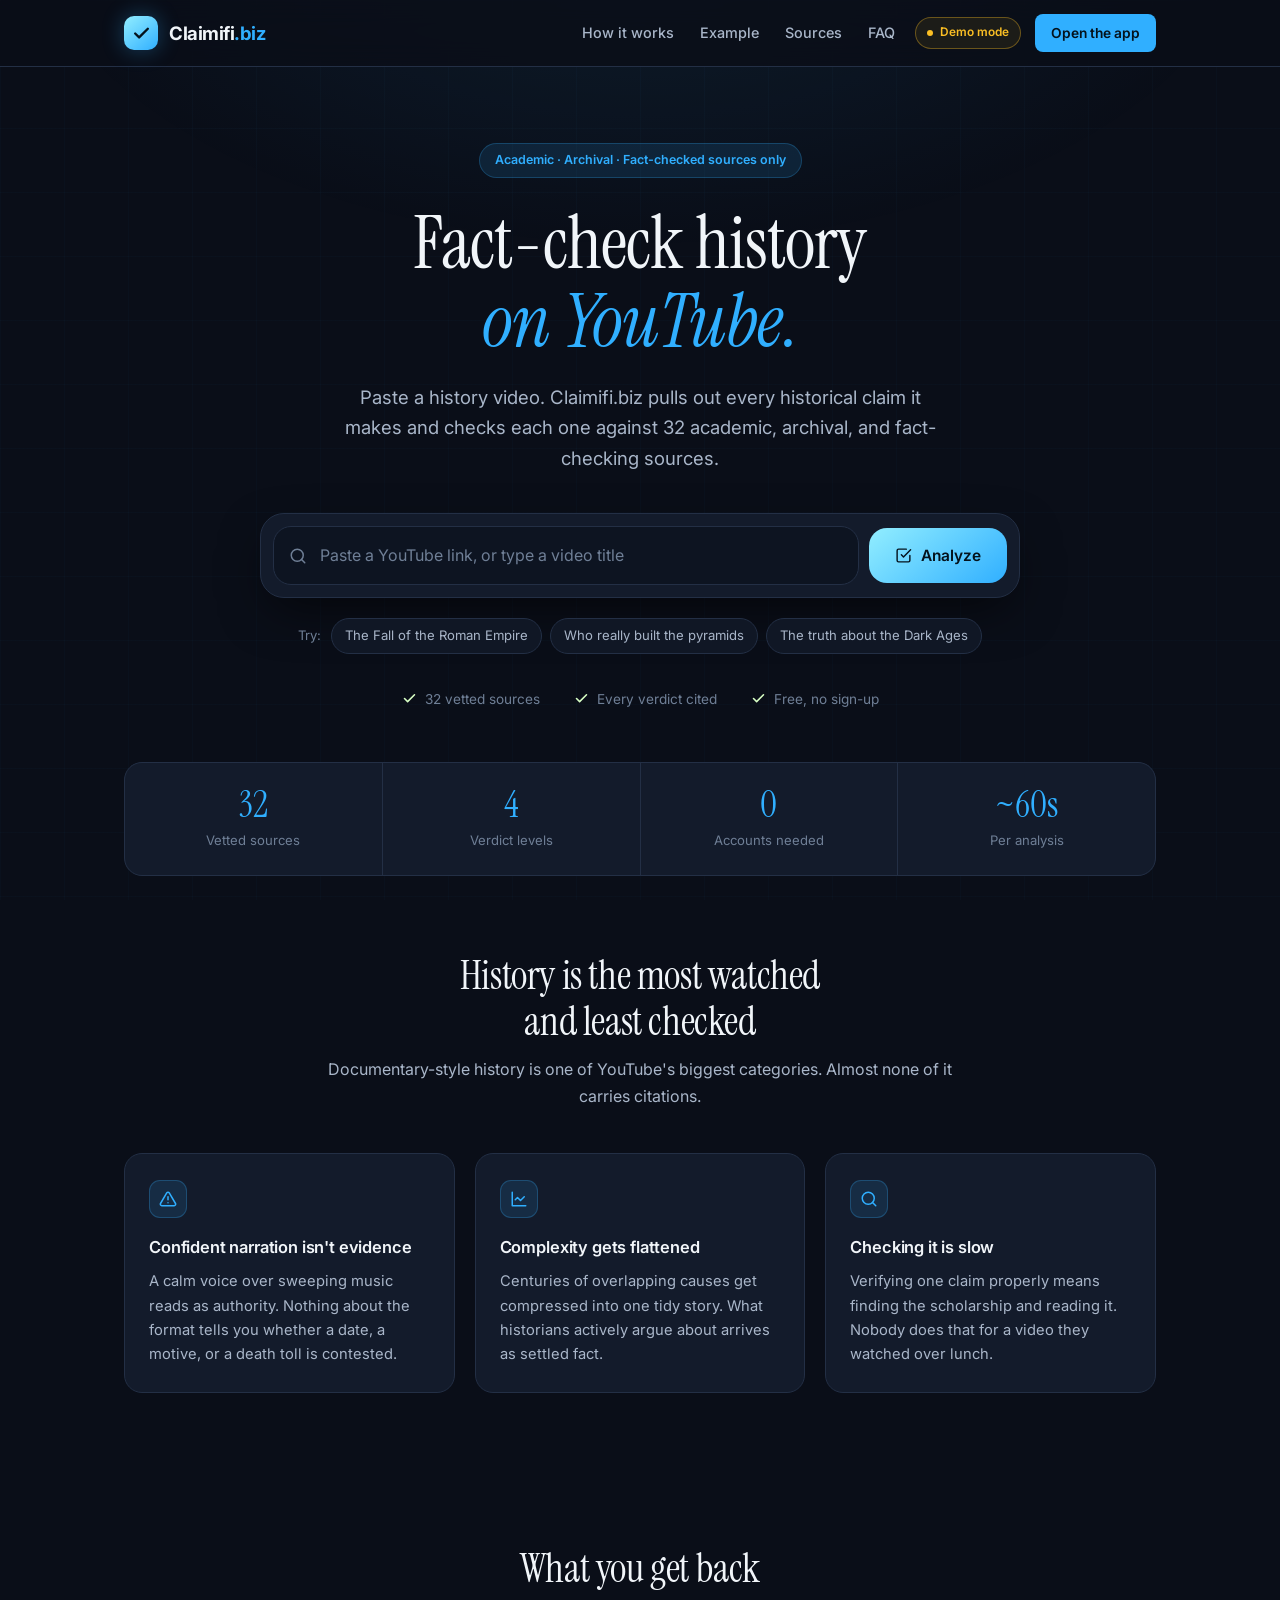
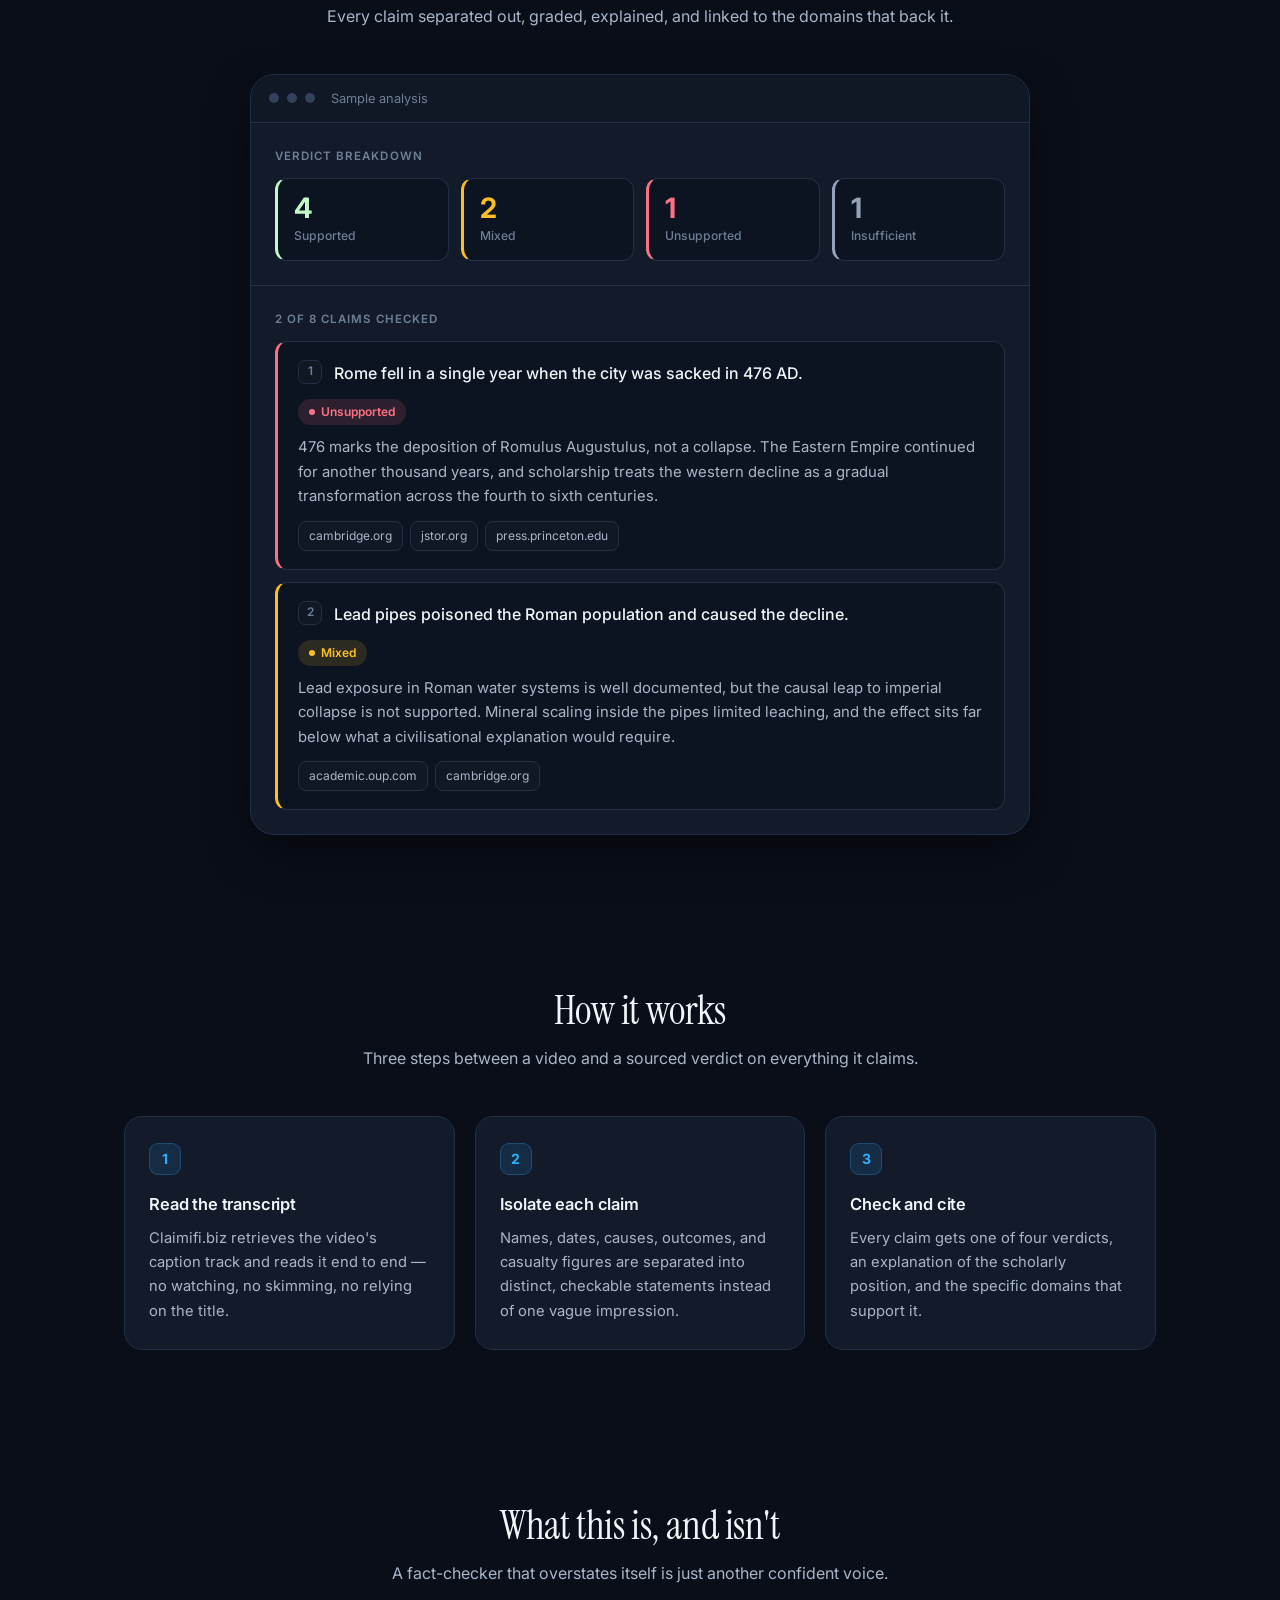
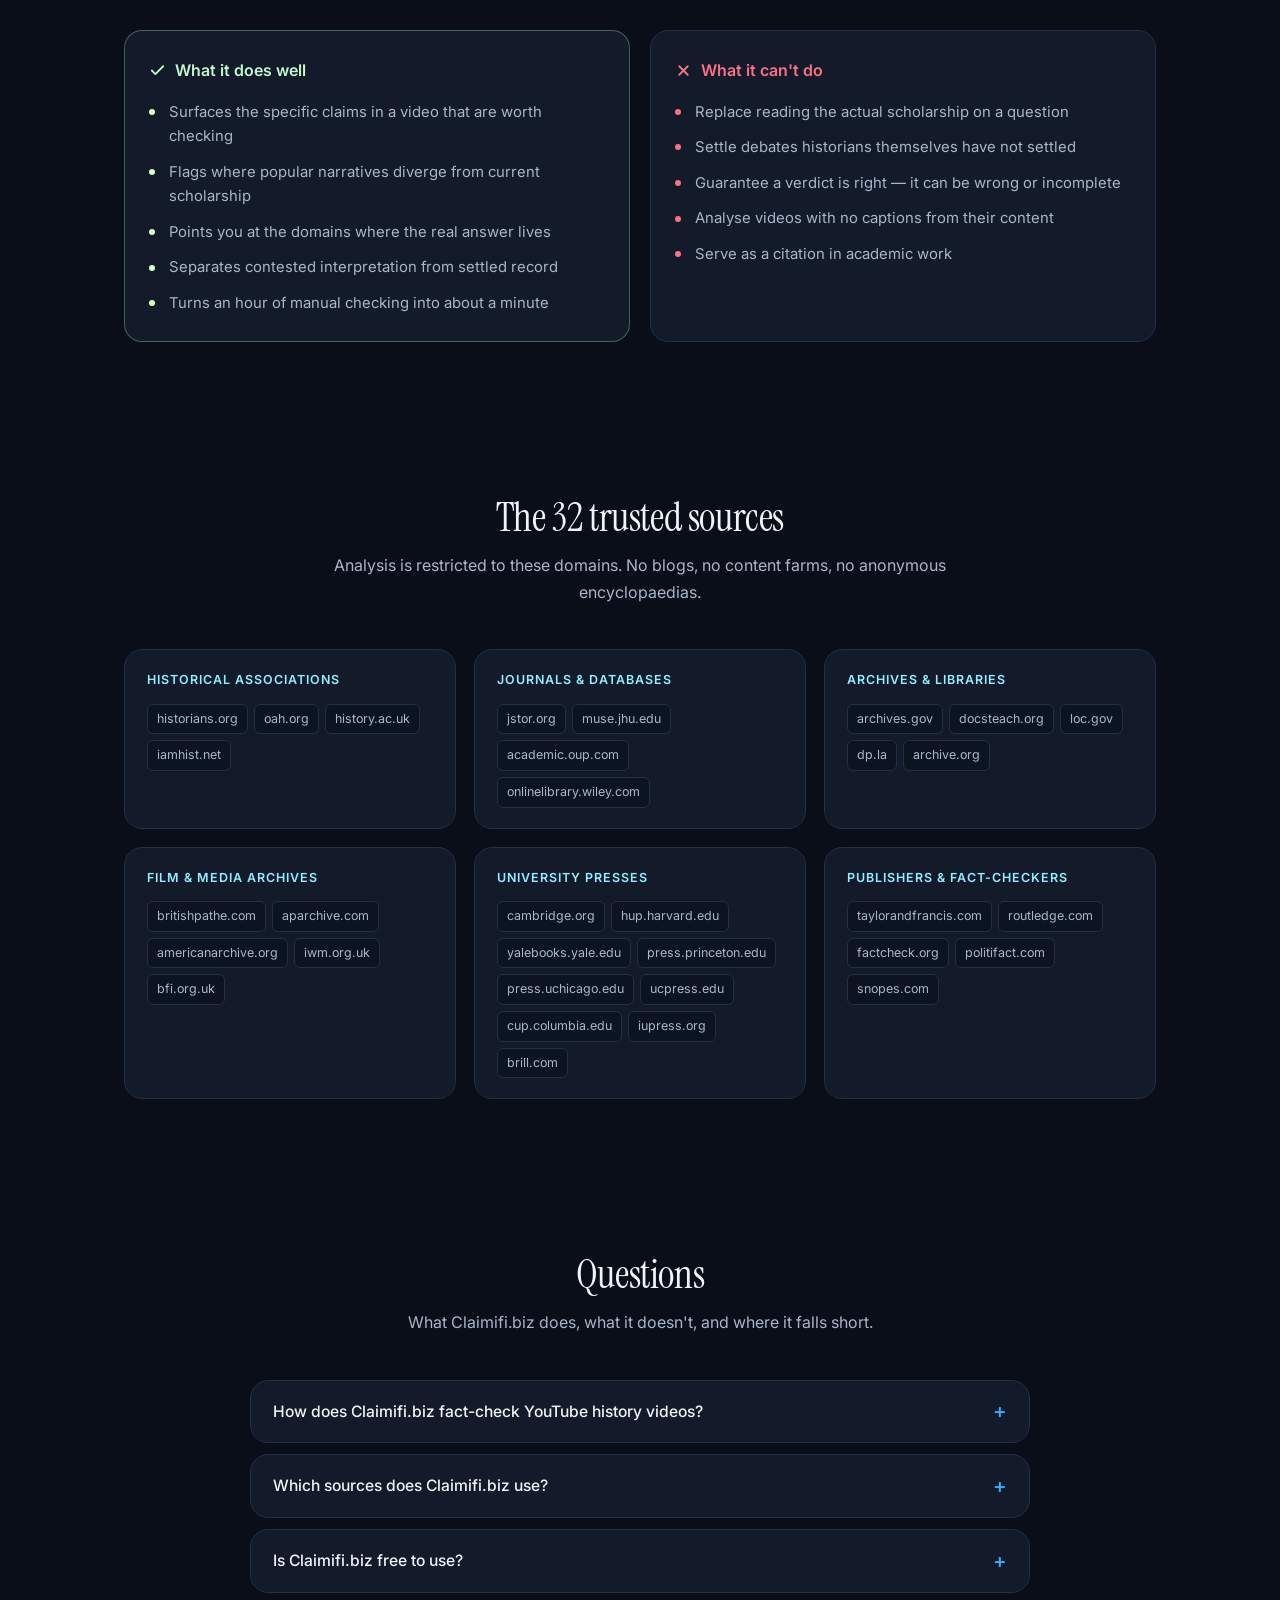
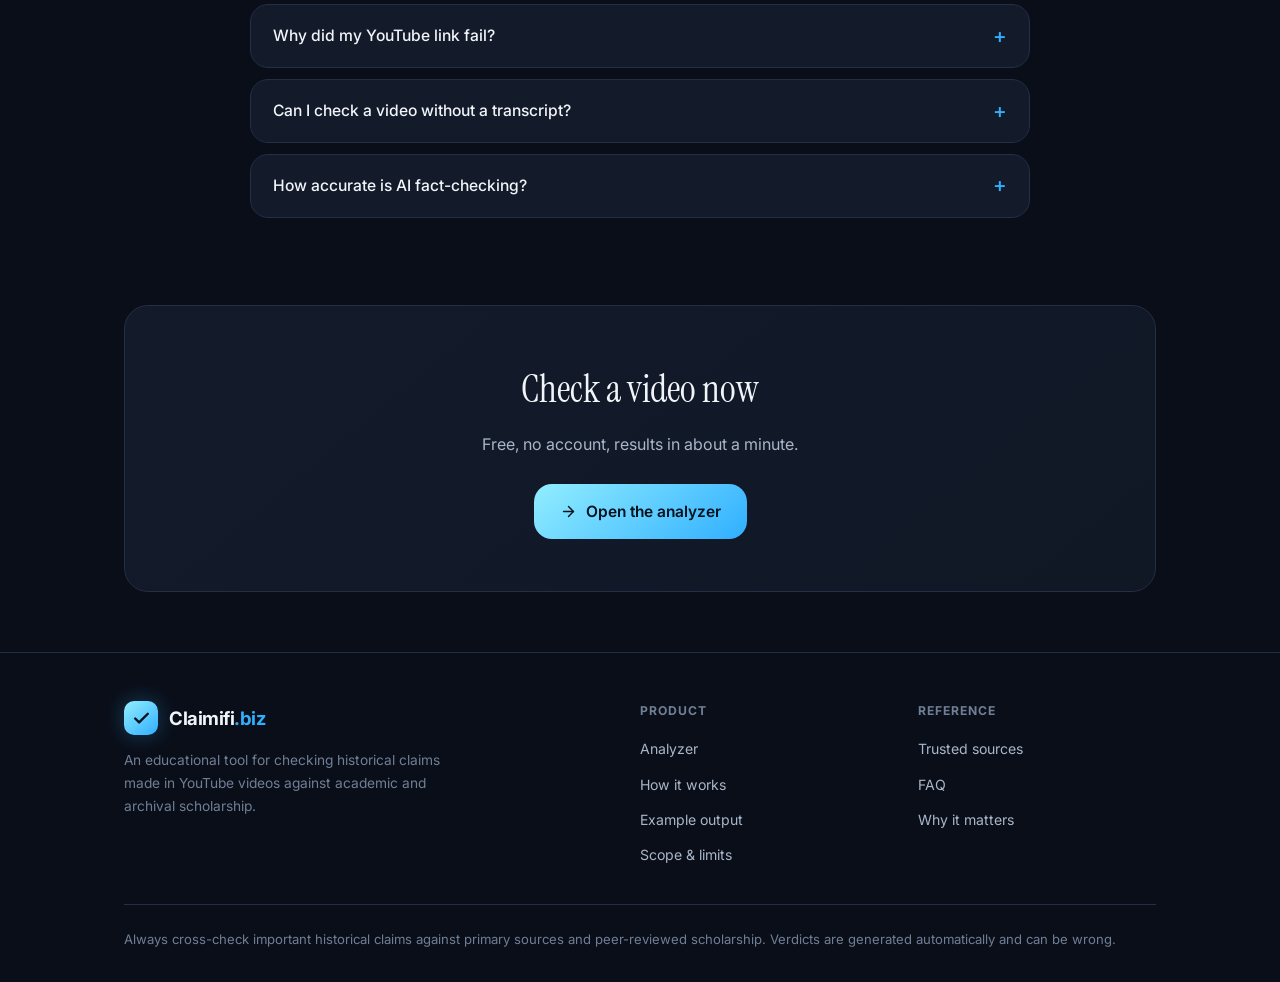
==== commit 53911b8e: "Add analyzer logic and styles for Claimifi.biz landing page and app - Implemented JavaScript logic f" ====
--- a/index.html
+++ b/index.html
@@ -3,7 +3,7 @@
 <head>
 <meta charset="UTF-8">
 <meta name="viewport" content="width=device-width, initial-scale=1">
-<meta name="theme-color" content="#0b0f19">
+<meta name="theme-color" content="#0a0e18">
 
 <title>Claimifi.biz — Fact-Check History Claims in YouTube Videos</title>
 <meta name="description" content="Paste a YouTube history video and Claimifi.biz extracts every historical claim, then checks each one against 32 academic, archival, and fact-checking sources. Free, instant, source-cited.">
@@ -12,7 +12,6 @@
 <meta name="robots" content="index, follow, max-image-preview:large, max-snippet:-1">
 <link rel="canonical" href="https://claimifi.biz/">
 
-<!-- Open Graph -->
 <meta property="og:type" content="website">
 <meta property="og:site_name" content="Claimifi.biz">
 <meta property="og:title" content="Claimifi.biz — Fact-Check History Claims in YouTube Videos">
@@ -24,7 +23,6 @@
 <meta property="og:image:alt" content="Claimifi.biz — fact-check history on YouTube">
 <meta property="og:locale" content="en_US">
 
-<!-- Twitter -->
 <meta name="twitter:card" content="summary_large_image">
 <meta name="twitter:title" content="Claimifi.biz — Fact-Check History Claims in YouTube Videos">
 <meta name="twitter:description" content="Paste a YouTube history video. Get every historical claim checked against 32 academic, archival, and fact-checking sources.">
@@ -37,6 +35,7 @@
 <link rel="preconnect" href="https://fonts.googleapis.com">
 <link rel="preconnect" href="https://fonts.gstatic.com" crossorigin>
 <link href="https://fonts.googleapis.com/css2?family=Inter:wght@400;500;600;700&family=Instrument+Serif:ital@0;1&display=swap" rel="stylesheet">
+<link rel="stylesheet" href="/styles.css">
 
 <script type="application/ld+json">
 {
@@ -66,419 +65,31 @@
       "description": "Fact-check historical claims made in YouTube videos."
     },
     {
+      "@type": "HowTo",
+      "@id": "https://claimifi.biz/#howto",
+      "name": "How to fact-check a YouTube history video",
+      "totalTime": "PT1M",
+      "step": [
+        { "@type": "HowToStep", "position": 1, "name": "Paste the video", "text": "Paste a YouTube link, or type the video's title if it has no captions." },
+        { "@type": "HowToStep", "position": 2, "name": "Run the analysis", "text": "Claimifi.biz reads the transcript and separates it into distinct historical claims." },
+        { "@type": "HowToStep", "position": 3, "name": "Read the verdicts", "text": "Each claim receives a verdict, an explanation, and the trusted domains that support it." }
+      ]
+    },
+    {
       "@type": "FAQPage",
       "@id": "https://claimifi.biz/#faq",
       "mainEntity": [
-        {
-          "@type": "Question",
-          "name": "How does Claimifi.biz fact-check YouTube history videos?",
-          "acceptedAnswer": { "@type": "Answer", "text": "Claimifi.biz retrieves the video's caption track, extracts each distinct historical claim, and evaluates every claim against a fixed list of academic, archival, and fact-checking domains. Each claim receives one of four verdicts along with an explanation and the sources consulted." }
-        },
-        {
-          "@type": "Question",
-          "name": "Which sources does Claimifi.biz use?",
-          "acceptedAnswer": { "@type": "Answer", "text": "Analysis is constrained to 32 domains covering historical associations, peer-reviewed journal databases, national archives, film and media archives, university presses, and established fact-checking organisations. The full list is published on the site." }
-        },
-        {
-          "@type": "Question",
-          "name": "Is Claimifi.biz free to use?",
-          "acceptedAnswer": { "@type": "Answer", "text": "Yes. Claimifi.biz is a free educational tool. A per-visitor rate limit applies so the service stays available to everyone." }
-        },
-        {
-          "@type": "Question",
-          "name": "Why did my YouTube link fail?",
-          "acceptedAnswer": { "@type": "Answer", "text": "The most common reason is that the video has no caption track, since there is no transcript to analyse. Private, deleted, and region-locked videos also cannot be retrieved. When that happens you can analyse the video's title instead." }
-        },
-        {
-          "@type": "Question",
-          "name": "Can I check a video without a transcript?",
-          "acceptedAnswer": { "@type": "Answer", "text": "Yes. Enter the video's title instead of its URL. The analysis then covers the historical claims a video with that title typically makes, rather than the specific wording of that video." }
-        },
-        {
-          "@type": "Question",
-          "name": "How accurate is AI fact-checking?",
-          "acceptedAnswer": { "@type": "Answer", "text": "Claimifi.biz is a research aid, not an authority. It is designed to surface claims worth checking and point you to the scholarship, but verdicts can be wrong or incomplete. Always confirm important claims against the primary sources cited." }
-        }
+        { "@type": "Question", "name": "How does Claimifi.biz fact-check YouTube history videos?", "acceptedAnswer": { "@type": "Answer", "text": "Claimifi.biz retrieves the video's caption track, extracts each distinct historical claim, and evaluates every claim against a fixed list of academic, archival, and fact-checking domains. Each claim receives one of four verdicts along with an explanation and the sources consulted." } },
+        { "@type": "Question", "name": "Which sources does Claimifi.biz use?", "acceptedAnswer": { "@type": "Answer", "text": "Analysis is constrained to 32 domains covering historical associations, peer-reviewed journal databases, national archives, film and media archives, university presses, and established fact-checking organisations. The full list is published on the site." } },
+        { "@type": "Question", "name": "Is Claimifi.biz free to use?", "acceptedAnswer": { "@type": "Answer", "text": "Yes. Claimifi.biz is a free educational tool and requires no account. A per-visitor rate limit applies so the service stays available to everyone." } },
+        { "@type": "Question", "name": "Why did my YouTube link fail?", "acceptedAnswer": { "@type": "Answer", "text": "The most common reason is that the video has no caption track, since there is no transcript to analyse. Private, deleted, and region-locked videos also cannot be retrieved. When that happens you can analyse the video's title instead." } },
+        { "@type": "Question", "name": "Can I check a video without a transcript?", "acceptedAnswer": { "@type": "Answer", "text": "Yes. Enter the video's title instead of its URL. The analysis then covers the historical claims a video with that title typically makes, rather than the specific wording of that video." } },
+        { "@type": "Question", "name": "How accurate is AI fact-checking?", "acceptedAnswer": { "@type": "Answer", "text": "Claimifi.biz is a research aid, not an authority. It is designed to surface claims worth checking and point you to the scholarship, but verdicts can be wrong or incomplete. Always confirm important claims against the primary sources cited." } }
       ]
     }
   ]
 }
 </script>
-
-<style>
-  :root {
-    --bg:            #0a0e18;
-    --bg-raised:     #101725;
-    --bg-card:       #131b2b;
-    --bg-inset:      #0d1421;
-    --border:        #232f45;
-    --border-strong: #33415c;
-    --text:          #f1f5f9;
-    --text-2:        #a9b6c9;
-    --text-3:        #6f7f96;
-    --accent:        #3ec6f5;
-    --accent-2:      #0ea5e9;
-    --accent-soft:   rgba(62, 198, 245, .12);
-    --ok:            #3ddb9f;
-    --warn:          #fbbf24;
-    --bad:           #fb7185;
-    --neutral:       #94a3b8;
-    --r-sm: 8px; --r: 12px; --r-lg: 18px; --r-xl: 24px;
-    --shadow:    0 2px 8px rgba(0,0,0,.3);
-    --shadow-lg: 0 18px 50px -12px rgba(0,0,0,.65);
-    --ring: 0 0 0 3px rgba(62,198,245,.3);
-    --maxw: 1080px;
-  }
-
-  * { margin: 0; padding: 0; box-sizing: border-box; }
-  html { scroll-behavior: smooth; -webkit-text-size-adjust: 100%; }
-
-  body {
-    font-family: 'Inter', -apple-system, BlinkMacSystemFont, 'Segoe UI', sans-serif;
-    background: var(--bg);
-    color: var(--text);
-    line-height: 1.65;
-    font-size: 16px;
-    -webkit-font-smoothing: antialiased;
-    overflow-x: hidden;
-  }
-
-  /* Ambient background */
-  body::before {
-    content: ''; position: fixed; inset: 0; z-index: 0; pointer-events: none;
-    background:
-      radial-gradient(900px 500px at 50% -100px, rgba(62,198,245,.10), transparent 70%),
-      linear-gradient(rgba(62,198,245,.022) 1px, transparent 1px),
-      linear-gradient(90deg, rgba(62,198,245,.022) 1px, transparent 1px);
-    background-size: 100% 100%, 64px 64px, 64px 64px;
-  }
-
-  .wrap { position: relative; z-index: 1; max-width: var(--maxw); margin: 0 auto; padding: 0 24px; }
-
-  a { color: var(--accent); text-decoration: none; }
-  a:hover { text-decoration: underline; }
-  :focus-visible { outline: 2px solid var(--accent); outline-offset: 3px; border-radius: 4px; }
-
-  .skip {
-    position: absolute; left: -9999px; top: 8px; z-index: 100;
-    background: var(--accent); color: #04121c; padding: 10px 18px;
-    border-radius: var(--r-sm); font-weight: 600;
-  }
-  .skip:focus { left: 24px; }
-
-  /* ---------- Header ---------- */
-  header {
-    position: sticky; top: 0; z-index: 50;
-    background: rgba(10,14,24,.82);
-    backdrop-filter: blur(14px); -webkit-backdrop-filter: blur(14px);
-    border-bottom: 1px solid var(--border);
-  }
-  .nav { display: flex; align-items: center; gap: 20px; height: 66px; }
-  .brand { display: flex; align-items: center; gap: 11px; color: inherit; flex-shrink: 0; }
-  .brand:hover { text-decoration: none; }
-  .brand-mark {
-    width: 34px; height: 34px; border-radius: 10px; flex-shrink: 0;
-    background: linear-gradient(140deg, var(--accent), var(--accent-2));
-    display: grid; place-items: center;
-    box-shadow: 0 0 22px rgba(62,198,245,.32);
-  }
-  .brand-mark svg { width: 19px; height: 19px; stroke: #04121c; }
-  .brand-name { font-size: 1.16rem; font-weight: 700; letter-spacing: -.025em; }
-  .brand-name span { color: var(--accent); }
-
-  .nav-links { display: flex; gap: 26px; margin-left: auto; }
-  .nav-links a { color: var(--text-2); font-size: .9rem; font-weight: 500; }
-  .nav-links a:hover { color: var(--text); text-decoration: none; }
-
-  .status {
-    display: inline-flex; align-items: center; gap: 7px;
-    font-size: .74rem; font-weight: 600; padding: 5px 11px;
-    border-radius: 999px; border: 1px solid var(--border-strong);
-    color: var(--text-3); white-space: nowrap; flex-shrink: 0;
-  }
-  .status .dot { width: 6px; height: 6px; border-radius: 50%; background: currentColor; }
-  .status[data-mode="live"] { color: var(--ok); border-color: rgba(61,219,159,.35); background: rgba(61,219,159,.08); }
-  .status[data-mode="live"] .dot { box-shadow: 0 0 0 3px rgba(61,219,159,.18); }
-  .status[data-mode="demo"] { color: var(--warn); border-color: rgba(251,191,36,.35); background: rgba(251,191,36,.08); }
-
-  /* ---------- Hero ---------- */
-  .hero { padding: 76px 0 40px; text-align: center; }
-  .eyebrow {
-    display: inline-flex; align-items: center; gap: 8px;
-    background: var(--accent-soft); border: 1px solid rgba(62,198,245,.24);
-    color: var(--accent); font-size: .78rem; font-weight: 600;
-    padding: 6px 15px; border-radius: 999px; margin-bottom: 26px;
-    letter-spacing: .01em;
-  }
-  h1 {
-    font-family: 'Instrument Serif', Georgia, serif;
-    font-weight: 400; letter-spacing: -.012em; line-height: 1.06;
-    font-size: clamp(2.7rem, 7.5vw, 4.6rem);
-    margin-bottom: 22px;
-  }
-  h1 em { font-style: italic; color: var(--accent); }
-  .lede {
-    color: var(--text-2); font-size: clamp(1.02rem, 2.2vw, 1.16rem);
-    max-width: 620px; margin: 0 auto;
-  }
-
-  /* ---------- Search ---------- */
-  .search {
-    background: var(--bg-card); border: 1px solid var(--border);
-    border-radius: var(--r-xl); padding: 12px;
-    box-shadow: var(--shadow-lg); margin: 40px auto 0; max-width: 760px;
-    transition: border-color .2s, box-shadow .2s;
-  }
-  .search:focus-within { border-color: rgba(62,198,245,.5); box-shadow: var(--shadow-lg), var(--ring); }
-  .search-row { display: flex; gap: 10px; align-items: center; }
-  .field { position: relative; flex: 1; display: flex; align-items: center; }
-  .field > svg {
-    position: absolute; left: 16px; width: 18px; height: 18px;
-    stroke: var(--text-3); pointer-events: none;
-  }
-  #videoInput {
-    width: 100%; background: var(--bg-inset);
-    border: 1px solid var(--border); border-radius: var(--r-lg);
-    padding: 15px 16px 15px 46px; font: inherit; font-size: 1rem;
-    color: var(--text); outline: none; transition: border-color .2s;
-  }
-  #videoInput::placeholder { color: var(--text-3); }
-  #videoInput:focus { border-color: var(--border-strong); }
-
-  .btn {
-    display: inline-flex; align-items: center; justify-content: center; gap: 9px;
-    font: inherit; font-size: .97rem; font-weight: 600; cursor: pointer;
-    border: none; border-radius: var(--r-lg); padding: 15px 26px;
-    background: linear-gradient(140deg, var(--accent), var(--accent-2));
-    color: #04121c; white-space: nowrap;
-    transition: transform .15s, box-shadow .15s, opacity .15s;
-  }
-  .btn:hover:not(:disabled) { transform: translateY(-1px); box-shadow: 0 10px 26px -6px rgba(62,198,245,.5); }
-  .btn:active:not(:disabled) { transform: translateY(0); }
-  .btn:disabled { opacity: .55; cursor: not-allowed; }
-  .btn svg { width: 17px; height: 17px; stroke: currentColor; }
-
-  .examples { display: flex; flex-wrap: wrap; gap: 8px; justify-content: center; margin-top: 20px; }
-  .examples-label { color: var(--text-3); font-size: .82rem; align-self: center; margin-right: 2px; }
-  .chip {
-    background: var(--bg-raised); border: 1px solid var(--border);
-    color: var(--text-2); font: inherit; font-size: .82rem;
-    padding: 6px 13px; border-radius: 999px; cursor: pointer;
-    transition: border-color .18s, color .18s, background .18s;
-  }
-  .chip:hover { border-color: var(--accent); color: var(--accent); background: var(--accent-soft); }
-
-  .trust { display: flex; flex-wrap: wrap; justify-content: center; gap: 10px 34px; margin-top: 34px; }
-  .trust div { display: flex; align-items: center; gap: 8px; color: var(--text-3); font-size: .85rem; }
-  .trust svg { width: 15px; height: 15px; stroke: var(--ok); flex-shrink: 0; }
-
-  /* ---------- Results ---------- */
-  #results { margin-top: 54px; scroll-margin-top: 86px; }
-  #results:empty { display: none; }
-
-  .panel {
-    background: var(--bg-card); border: 1px solid var(--border);
-    border-radius: var(--r-xl); overflow: hidden; box-shadow: var(--shadow-lg);
-  }
-  .panel-head {
-    display: flex; align-items: center; gap: 12px; flex-wrap: wrap;
-    padding: 18px 24px; border-bottom: 1px solid var(--border); background: var(--bg-raised);
-  }
-  .panel-head h2 { font-size: 1.02rem; font-weight: 600; letter-spacing: -.01em; }
-  .panel-body { padding: 24px; }
-  .panel-body + .panel-body { border-top: 1px solid var(--border); }
-
-  .label {
-    font-size: .72rem; font-weight: 600; text-transform: uppercase;
-    letter-spacing: .09em; color: var(--text-3); margin-bottom: 12px;
-  }
-
-  .pill {
-    font-size: .72rem; font-weight: 600; padding: 4px 11px; border-radius: 999px;
-    text-transform: uppercase; letter-spacing: .05em;
-  }
-  .pill.busy  { background: rgba(251,191,36,.14); color: var(--warn); }
-  .pill.done  { background: rgba(61,219,159,.14); color: var(--ok); }
-  .pill.demo  { background: var(--accent-soft); color: var(--accent); }
-  .pill.error { background: rgba(251,113,133,.14); color: var(--bad); }
-
-  .ghost {
-    margin-left: auto; background: transparent; border: 1px solid var(--border-strong);
-    color: var(--text-2); font: inherit; font-size: .82rem; font-weight: 500;
-    padding: 7px 14px; border-radius: var(--r-sm); cursor: pointer;
-    display: inline-flex; align-items: center; gap: 7px; transition: all .18s;
-  }
-  .ghost:hover { border-color: var(--accent); color: var(--accent); }
-  .ghost svg { width: 14px; height: 14px; stroke: currentColor; }
-
-  /* Verdict tally */
-  .tally { display: grid; grid-template-columns: repeat(auto-fit, minmax(132px, 1fr)); gap: 12px; }
-  .tally-item {
-    background: var(--bg-inset); border: 1px solid var(--border);
-    border-radius: var(--r); padding: 14px 16px; border-left-width: 3px;
-  }
-  .tally-item .n { font-size: 1.75rem; font-weight: 700; line-height: 1.1; letter-spacing: -.03em; }
-  .tally-item .t { font-size: .76rem; color: var(--text-3); font-weight: 500; margin-top: 2px; }
-  .tally-item[data-v="supported"]   { border-left-color: var(--ok); }
-  .tally-item[data-v="supported"] .n   { color: var(--ok); }
-  .tally-item[data-v="mixed"]       { border-left-color: var(--warn); }
-  .tally-item[data-v="mixed"] .n       { color: var(--warn); }
-  .tally-item[data-v="unsupported"] { border-left-color: var(--bad); }
-  .tally-item[data-v="unsupported"] .n { color: var(--bad); }
-  .tally-item[data-v="insufficient"]{ border-left-color: var(--neutral); }
-  .tally-item[data-v="insufficient"] .n{ color: var(--neutral); }
-
-  /* Claim cards */
-  .claim {
-    background: var(--bg-inset); border: 1px solid var(--border);
-    border-left: 3px solid var(--neutral); border-radius: var(--r);
-    padding: 18px 20px; margin-bottom: 12px;
-  }
-  .claim:last-child { margin-bottom: 0; }
-  .claim[data-v="supported"]   { border-left-color: var(--ok); }
-  .claim[data-v="mixed"]       { border-left-color: var(--warn); }
-  .claim[data-v="unsupported"] { border-left-color: var(--bad); }
-
-  .claim-top { display: flex; align-items: flex-start; gap: 12px; margin-bottom: 10px; }
-  .claim-n {
-    flex-shrink: 0; width: 24px; height: 24px; border-radius: 7px;
-    background: var(--bg-raised); border: 1px solid var(--border);
-    display: grid; place-items: center;
-    font-size: .74rem; font-weight: 600; color: var(--text-3);
-  }
-  .claim-text { font-size: 1rem; font-weight: 500; flex: 1; }
-
-  .verdict {
-    display: inline-flex; align-items: center; gap: 6px;
-    font-size: .75rem; font-weight: 600; padding: 3px 11px;
-    border-radius: 999px; margin-bottom: 10px;
-  }
-  .verdict::before { content: ''; width: 6px; height: 6px; border-radius: 50%; background: currentColor; }
-  .verdict[data-v="supported"]    { background: rgba(61,219,159,.13); color: var(--ok); }
-  .verdict[data-v="mixed"]        { background: rgba(251,191,36,.13); color: var(--warn); }
-  .verdict[data-v="unsupported"]  { background: rgba(251,113,133,.13); color: var(--bad); }
-  .verdict[data-v="insufficient"] { background: rgba(148,163,184,.13); color: var(--neutral); }
-
-  .claim-why { color: var(--text-2); font-size: .93rem; }
-  .tags { display: flex; flex-wrap: wrap; gap: 7px; margin-top: 12px; }
-  .tag {
-    background: var(--bg-raised); border: 1px solid var(--border);
-    color: var(--text-2); font-size: .75rem; padding: 4px 10px;
-    border-radius: var(--r-sm); transition: all .18s;
-  }
-  a.tag:hover { border-color: var(--accent); color: var(--accent); text-decoration: none; }
-
-  /* Loading */
-  .loading { padding: 52px 24px; text-align: center; }
-  .spinner {
-    width: 38px; height: 38px; margin: 0 auto 20px;
-    border: 3px solid var(--border); border-top-color: var(--accent);
-    border-radius: 50%; animation: spin .8s linear infinite;
-  }
-  @keyframes spin { to { transform: rotate(360deg); } }
-  .steps { display: inline-flex; flex-direction: column; gap: 9px; text-align: left; margin-top: 6px; }
-  .step { display: flex; align-items: center; gap: 11px; font-size: .9rem; color: var(--text-3); transition: color .3s; }
-  .step .box {
-    width: 17px; height: 17px; border-radius: 50%; flex-shrink: 0;
-    border: 2px solid var(--border-strong); transition: all .3s;
-  }
-  .step.on { color: var(--text); }
-  .step.on .box { border-color: var(--accent); box-shadow: 0 0 0 3px var(--accent-soft); }
-  .step.ok .box {
-    border-color: var(--ok); background: var(--ok);
-    box-shadow: none;
-  }
-  .step.ok { color: var(--text-2); }
-  .elapsed { margin-top: 18px; font-size: .8rem; color: var(--text-3); font-variant-numeric: tabular-nums; }
-
-  /* Sections */
-  section { padding: 76px 0; }
-  .sec-head { text-align: center; max-width: 620px; margin: 0 auto 44px; }
-  h2.sec-title {
-    font-family: 'Instrument Serif', Georgia, serif; font-weight: 400;
-    font-size: clamp(1.9rem, 4.2vw, 2.5rem); letter-spacing: -.01em;
-    line-height: 1.15; margin-bottom: 12px;
-  }
-  .sec-head p { color: var(--text-2); font-size: 1rem; }
-
-  .steps-grid { display: grid; grid-template-columns: repeat(auto-fit, minmax(260px, 1fr)); gap: 20px; }
-  .step-card {
-    background: var(--bg-card); border: 1px solid var(--border);
-    border-radius: var(--r-lg); padding: 26px 24px;
-  }
-  .step-num {
-    width: 32px; height: 32px; border-radius: 9px; display: grid; place-items: center;
-    background: var(--accent-soft); border: 1px solid rgba(62,198,245,.25);
-    color: var(--accent); font-weight: 700; font-size: .88rem; margin-bottom: 16px;
-  }
-  .step-card h3 { font-size: 1.03rem; font-weight: 600; margin-bottom: 8px; letter-spacing: -.01em; }
-  .step-card p { color: var(--text-2); font-size: .92rem; }
-
-  .src-groups { display: grid; grid-template-columns: repeat(auto-fit, minmax(280px, 1fr)); gap: 18px; }
-  .src-group {
-    background: var(--bg-card); border: 1px solid var(--border);
-    border-radius: var(--r-lg); padding: 20px 22px;
-  }
-  .src-group h3 {
-    font-size: .78rem; font-weight: 600; text-transform: uppercase;
-    letter-spacing: .08em; color: var(--accent); margin-bottom: 13px;
-  }
-  .src-group ul { list-style: none; display: flex; flex-wrap: wrap; gap: 6px; }
-  .src-group li {
-    font-size: .78rem; color: var(--text-2); background: var(--bg-inset);
-    border: 1px solid var(--border); padding: 4px 9px; border-radius: 6px;
-  }
-
-  details.faq {
-    background: var(--bg-card); border: 1px solid var(--border);
-    border-radius: var(--r-lg); margin-bottom: 11px; overflow: hidden;
-  }
-  details.faq summary {
-    padding: 18px 22px; cursor: pointer; font-weight: 500; font-size: .98rem;
-    list-style: none; display: flex; align-items: center; justify-content: space-between; gap: 16px;
-  }
-  details.faq summary::-webkit-details-marker { display: none; }
-  details.faq summary::after {
-    content: '+'; color: var(--accent); font-size: 1.3rem; flex-shrink: 0;
-    line-height: 1; transition: transform .25s;
-  }
-  details.faq[open] summary::after { transform: rotate(45deg); }
-  details.faq summary:hover { color: var(--accent); }
-  details.faq .a { padding: 0 22px 20px; color: var(--text-2); font-size: .93rem; }
-
-  .cta {
-    background: linear-gradient(140deg, var(--bg-card), var(--bg-raised));
-    border: 1px solid var(--border); border-radius: var(--r-xl);
-    padding: 44px 32px; text-align: center;
-  }
-  .cta h2 { font-family: 'Instrument Serif', Georgia, serif; font-weight: 400; font-size: clamp(1.7rem, 4vw, 2.2rem); margin-bottom: 10px; }
-  .cta p { color: var(--text-2); margin-bottom: 24px; }
-
-  footer { border-top: 1px solid var(--border); padding: 40px 0; margin-top: 40px; }
-  .foot { display: flex; flex-wrap: wrap; gap: 18px; align-items: center; justify-content: space-between; }
-  .foot p { color: var(--text-3); font-size: .84rem; max-width: 560px; }
-  .foot nav { display: flex; gap: 20px; }
-  .foot nav a { color: var(--text-3); font-size: .84rem; }
-  .foot nav a:hover { color: var(--accent); }
-
-  .sr { position: absolute; width: 1px; height: 1px; padding: 0; margin: -1px; overflow: hidden; clip: rect(0,0,0,0); white-space: nowrap; border: 0; }
-
-  @media (max-width: 780px) { .nav-links { display: none; } }
-  @media (max-width: 620px) {
-    .wrap { padding: 0 18px; }
-    .hero { padding: 52px 0 32px; }
-    .search-row { flex-direction: column; }
-    .btn { width: 100%; }
-    .panel-body, .panel-head { padding: 18px; }
-    section { padding: 56px 0; }
-    .ghost { margin-left: 0; }
-  }
-
-  @media (prefers-reduced-motion: reduce) {
-    *, *::before, *::after { animation-duration: .01ms !important; animation-iteration-count: 1 !important; transition-duration: .01ms !important; }
-    html { scroll-behavior: auto; }
-  }
-</style>
 </head>
 <body>
 
@@ -494,16 +105,21 @@
     </a>
     <nav class="nav-links" aria-label="Primary">
       <a href="#how">How it works</a>
+      <a href="#example">Example</a>
       <a href="#sources">Sources</a>
       <a href="#faq">FAQ</a>
     </nav>
-    <span class="status" id="status" role="status"><span class="dot" aria-hidden="true"></span><span id="statusText">Checking…</span></span>
+    <div class="nav-right">
+      <span class="status" id="status" role="status"><span class="dot" aria-hidden="true"></span><span id="statusText">Checking…</span></span>
+      <a class="btn-sm" href="/app">Open the app</a>
+    </div>
   </div>
 </header>
 
 <main id="main">
   <div class="wrap">
 
+    <!-- ================= Hero ================= -->
     <div class="hero">
       <p class="eyebrow">Academic &middot; Archival &middot; Fact-checked sources only</p>
       <h1>Fact-check history<br><em>on YouTube.</em></h1>
@@ -539,23 +155,100 @@
 
     <div id="results" aria-live="polite" aria-atomic="false"></div>
 
+    <!-- ================= Stats ================= -->
+    <div class="stats">
+      <div class="stat"><div class="v">32</div><div class="k">Vetted sources</div></div>
+      <div class="stat"><div class="v">4</div><div class="k">Verdict levels</div></div>
+      <div class="stat"><div class="v">0</div><div class="k">Accounts needed</div></div>
+      <div class="stat"><div class="v">~60s</div><div class="k">Per analysis</div></div>
+    </div>
+
+    <!-- ================= Problem ================= -->
+    <section id="why">
+      <div class="sec-head">
+        <h2 class="sec-title">History is the most watched<br>and least checked</h2>
+        <p>Documentary-style history is one of YouTube's biggest categories. Almost none of it carries citations.</p>
+      </div>
+      <div class="grid-3">
+        <article class="card">
+          <div class="card-icon" aria-hidden="true"><svg viewBox="0 0 24 24" fill="none" stroke-width="2" stroke-linecap="round" stroke-linejoin="round"><path d="M12 9v4"/><path d="M12 17h.01"/><path d="M10.3 3.9 2 18a2 2 0 0 0 1.7 3h16.6a2 2 0 0 0 1.7-3L13.7 3.9a2 2 0 0 0-3.4 0z"/></svg></div>
+          <h3>Confident narration isn't evidence</h3>
+          <p>A calm voice over sweeping music reads as authority. Nothing about the format tells you whether a date, a motive, or a death toll is contested.</p>
+        </article>
+        <article class="card">
+          <div class="card-icon" aria-hidden="true"><svg viewBox="0 0 24 24" fill="none" stroke-width="2" stroke-linecap="round" stroke-linejoin="round"><path d="M3 3v18h18"/><path d="m19 9-5 5-4-4-3 3"/></svg></div>
+          <h3>Complexity gets flattened</h3>
+          <p>Centuries of overlapping causes get compressed into one tidy story. What historians actively argue about arrives as settled fact.</p>
+        </article>
+        <article class="card">
+          <div class="card-icon" aria-hidden="true"><svg viewBox="0 0 24 24" fill="none" stroke-width="2" stroke-linecap="round" stroke-linejoin="round"><circle cx="11" cy="11" r="8"/><path d="m21 21-4.3-4.3"/></svg></div>
+          <h3>Checking it is slow</h3>
+          <p>Verifying one claim properly means finding the scholarship and reading it. Nobody does that for a video they watched over lunch.</p>
+        </article>
+      </div>
+    </section>
+
+    <!-- ================= Sample output ================= -->
+    <section id="example">
+      <div class="sec-head">
+        <h2 class="sec-title">What you get back</h2>
+        <p>Every claim separated out, graded, explained, and linked to the domains that back it.</p>
+      </div>
+      <div class="sample">
+        <div class="sample-frame">
+          <div class="sample-bar" aria-hidden="true"><i></i><i></i><i></i><span>Sample analysis</span></div>
+          <div class="panel-body">
+            <div class="label">Verdict breakdown</div>
+            <div class="tally">
+              <div class="tally-item" data-v="supported"><div class="n">4</div><div class="t">Supported</div></div>
+              <div class="tally-item" data-v="mixed"><div class="n">2</div><div class="t">Mixed</div></div>
+              <div class="tally-item" data-v="unsupported"><div class="n">1</div><div class="t">Unsupported</div></div>
+              <div class="tally-item" data-v="insufficient"><div class="n">1</div><div class="t">Insufficient</div></div>
+            </div>
+          </div>
+          <div class="panel-body">
+            <div class="label">2 of 8 claims checked</div>
+            <div class="claim" data-v="unsupported">
+              <div class="claim-top">
+                <span class="claim-n">1</span>
+                <span class="claim-text">Rome fell in a single year when the city was sacked in 476 AD.</span>
+              </div>
+              <span class="verdict" data-v="unsupported">Unsupported</span>
+              <div class="claim-why">476 marks the deposition of Romulus Augustulus, not a collapse. The Eastern Empire continued for another thousand years, and scholarship treats the western decline as a gradual transformation across the fourth to sixth centuries.</div>
+              <div class="tags"><span class="tag">cambridge.org</span><span class="tag">jstor.org</span><span class="tag">press.princeton.edu</span></div>
+            </div>
+            <div class="claim" data-v="mixed">
+              <div class="claim-top">
+                <span class="claim-n">2</span>
+                <span class="claim-text">Lead pipes poisoned the Roman population and caused the decline.</span>
+              </div>
+              <span class="verdict" data-v="mixed">Mixed</span>
+              <div class="claim-why">Lead exposure in Roman water systems is well documented, but the causal leap to imperial collapse is not supported. Mineral scaling inside the pipes limited leaching, and the effect sits far below what a civilisational explanation would require.</div>
+              <div class="tags"><span class="tag">academic.oup.com</span><span class="tag">cambridge.org</span></div>
+            </div>
+          </div>
+        </div>
+      </div>
+    </section>
+
+    <!-- ================= How it works ================= -->
     <section id="how">
       <div class="sec-head">
         <h2 class="sec-title">How it works</h2>
         <p>Three steps between a video and a sourced verdict on everything it claims.</p>
       </div>
-      <div class="steps-grid">
-        <article class="step-card">
+      <div class="grid-3">
+        <article class="card">
           <div class="step-num" aria-hidden="true">1</div>
           <h3>Read the transcript</h3>
           <p>Claimifi.biz retrieves the video's caption track and reads it end to end — no watching, no skimming, no relying on the title.</p>
         </article>
-        <article class="step-card">
+        <article class="card">
           <div class="step-num" aria-hidden="true">2</div>
           <h3>Isolate each claim</h3>
           <p>Names, dates, causes, outcomes, and casualty figures are separated into distinct, checkable statements instead of one vague impression.</p>
         </article>
-        <article class="step-card">
+        <article class="card">
           <div class="step-num" aria-hidden="true">3</div>
           <h3>Check and cite</h3>
           <p>Every claim gets one of four verdicts, an explanation of the scholarly position, and the specific domains that support it.</p>
@@ -563,6 +256,37 @@
       </div>
     </section>
 
+    <!-- ================= Honest boundaries ================= -->
+    <section id="scope">
+      <div class="sec-head">
+        <h2 class="sec-title">What this is, and isn't</h2>
+        <p>A fact-checker that overstates itself is just another confident voice.</p>
+      </div>
+      <div class="compare">
+        <div class="compare-col yes">
+          <h3><svg viewBox="0 0 24 24" fill="none" stroke-width="2.5" stroke-linecap="round" stroke-linejoin="round"><path d="M20 6 9 17l-5-5"/></svg>What it does well</h3>
+          <ul>
+            <li>Surfaces the specific claims in a video that are worth checking</li>
+            <li>Flags where popular narratives diverge from current scholarship</li>
+            <li>Points you at the domains where the real answer lives</li>
+            <li>Separates contested interpretation from settled record</li>
+            <li>Turns an hour of manual checking into about a minute</li>
+          </ul>
+        </div>
+        <div class="compare-col no">
+          <h3><svg viewBox="0 0 24 24" fill="none" stroke-width="2.5" stroke-linecap="round" stroke-linejoin="round"><path d="M18 6 6 18"/><path d="m6 6 12 12"/></svg>What it can't do</h3>
+          <ul>
+            <li>Replace reading the actual scholarship on a question</li>
+            <li>Settle debates historians themselves have not settled</li>
+            <li>Guarantee a verdict is right — it can be wrong or incomplete</li>
+            <li>Analyse videos with no captions from their content</li>
+            <li>Serve as a citation in academic work</li>
+          </ul>
+        </div>
+      </div>
+    </section>
+
+    <!-- ================= Sources ================= -->
     <section id="sources">
       <div class="sec-head">
         <h2 class="sec-title">The 32 trusted sources</h2>
@@ -596,359 +320,89 @@
       </div>
     </section>
 
+    <!-- ================= FAQ ================= -->
     <section id="faq">
       <div class="sec-head">
         <h2 class="sec-title">Questions</h2>
         <p>What Claimifi.biz does, what it doesn't, and where it falls short.</p>
       </div>
-      <details class="faq">
-        <summary>How does Claimifi.biz fact-check YouTube history videos?</summary>
-        <div class="a">It retrieves the video's caption track, extracts each distinct historical claim, and evaluates every claim against a fixed list of academic, archival, and fact-checking domains. Each claim receives one of four verdicts along with an explanation and the sources consulted.</div>
-      </details>
-      <details class="faq">
-        <summary>Which sources does Claimifi.biz use?</summary>
-        <div class="a">Analysis is constrained to the 32 domains listed above — historical associations, peer-reviewed journal databases, national archives, film and media archives, university presses, and established fact-checking organisations.</div>
-      </details>
-      <details class="faq">
-        <summary>Is Claimifi.biz free to use?</summary>
-        <div class="a">Yes, and there is no sign-up. A per-visitor rate limit applies so the service stays available to everyone.</div>
-      </details>
-      <details class="faq">
-        <summary>Why did my YouTube link fail?</summary>
-        <div class="a">Most often the video has no caption track, so there is no transcript to analyse. Private, deleted, and region-locked videos also cannot be retrieved. When that happens, enter the video's title instead.</div>
-      </details>
-      <details class="faq">
-        <summary>Can I check a video without a transcript?</summary>
-        <div class="a">Yes. Enter the title instead of the URL. The analysis then covers the historical claims a video with that title typically makes, rather than the specific wording of that video.</div>
-      </details>
-      <details class="faq">
-        <summary>How accurate is AI fact-checking?</summary>
-        <div class="a">Claimifi.biz is a research aid, not an authority. It is built to surface claims worth checking and point you at the scholarship, but verdicts can be wrong or incomplete. Always confirm important claims against the primary sources cited.</div>
-      </details>
-    </section>
-
+      <div class="wrap-narrow" style="padding:0;margin:0 auto">
+        <details class="faq">
+          <summary>How does Claimifi.biz fact-check YouTube history videos?</summary>
+          <div class="a">It retrieves the video's caption track, extracts each distinct historical claim, and evaluates every claim against a fixed list of academic, archival, and fact-checking domains. Each claim receives one of four verdicts along with an explanation and the sources consulted.</div>
+        </details>
+        <details class="faq">
+          <summary>Which sources does Claimifi.biz use?</summary>
+          <div class="a">Analysis is constrained to the 32 domains listed above — historical associations, peer-reviewed journal databases, national archives, film and media archives, university presses, and established fact-checking organisations.</div>
+        </details>
+        <details class="faq">
+          <summary>Is Claimifi.biz free to use?</summary>
+          <div class="a">Yes, and there is no sign-up. A per-visitor rate limit applies so the service stays available to everyone.</div>
+        </details>
+        <details class="faq">
+          <summary>Why did my YouTube link fail?</summary>
+          <div class="a">Most often the video has no caption track, so there is no transcript to analyse. Private, deleted, and region-locked videos also cannot be retrieved. When that happens, enter the video's title instead.</div>
+        </details>
+        <details class="faq">
+          <summary>Can I check a video without a transcript?</summary>
+          <div class="a">Yes. Enter the title instead of the URL. The analysis then covers the historical claims a video with that title typically makes, rather than the specific wording of that video.</div>
+        </details>
+        <details class="faq">
+          <summary>How accurate is AI fact-checking?</summary>
+          <div class="a">Claimifi.biz is a research aid, not an authority. It is built to surface claims worth checking and point you at the scholarship, but verdicts can be wrong or incomplete. Always confirm important claims against the primary sources cited.</div>
+        </details>
+      </div>
+    </section>
+
+    <!-- ================= CTA ================= -->
     <div class="cta">
       <h2>Check a video now</h2>
-      <p>Free, no account, results in under a minute.</p>
-      <button class="btn" type="button" id="ctaBtn">
+      <p>Free, no account, results in about a minute.</p>
+      <a class="btn" href="/app">
         <svg viewBox="0 0 24 24" fill="none" stroke-width="2" stroke-linecap="round" stroke-linejoin="round" aria-hidden="true"><path d="M5 12h14"/><path d="m12 5 7 7-7 7"/></svg>
-        Start fact-checking
-      </button>
+        Open the analyzer
+      </a>
     </div>
 
   </div>
 </main>
 
 <footer>
-  <div class="wrap foot">
-    <p><strong>Claimifi.biz</strong> is an educational tool. Always cross-check important historical claims against primary sources and peer-reviewed scholarship.</p>
-    <nav aria-label="Footer">
-      <a href="#how">How it works</a>
-      <a href="#sources">Sources</a>
-      <a href="#faq">FAQ</a>
-    </nav>
+  <div class="wrap">
+    <div class="foot-grid">
+      <div class="foot-about">
+        <a href="/" class="brand" aria-label="Claimifi.biz home">
+          <span class="brand-mark" aria-hidden="true">
+            <svg viewBox="0 0 24 24" fill="none" stroke-width="3" stroke-linecap="round" stroke-linejoin="round"><path d="M20 6 9 17l-5-5"/></svg>
+          </span>
+          <span class="brand-name">Claimifi<span>.biz</span></span>
+        </a>
+        <p>An educational tool for checking historical claims made in YouTube videos against academic and archival scholarship.</p>
+      </div>
+      <div class="foot-col">
+        <h4>Product</h4>
+        <ul>
+          <li><a href="/app">Analyzer</a></li>
+          <li><a href="#how">How it works</a></li>
+          <li><a href="#example">Example output</a></li>
+          <li><a href="#scope">Scope &amp; limits</a></li>
+        </ul>
+      </div>
+      <div class="foot-col">
+        <h4>Reference</h4>
+        <ul>
+          <li><a href="#sources">Trusted sources</a></li>
+          <li><a href="#faq">FAQ</a></li>
+          <li><a href="#why">Why it matters</a></li>
+        </ul>
+      </div>
+    </div>
+    <div class="foot-base">
+      <p>Always cross-check important historical claims against primary sources and peer-reviewed scholarship. Verdicts are generated automatically and can be wrong.</p>
+    </div>
   </div>
 </footer>
 
-<script>
-(function () {
-  'use strict';
-
-  // The server allows up to ~120s for Grok plus transcript time. The client budget
-  // must exceed it, or real results get discarded moments before they arrive.
-  var REQUEST_TIMEOUT_MS = 180000;
-
-  var $ = function (id) { return document.getElementById(id); };
-  var input = $('videoInput');
-  var results = $('results');
-  var btn = $('analyzeBtn');
-
-  function esc(s) {
-    return String(s == null ? '' : s)
-      .replace(/&/g, '&amp;').replace(/</g, '&lt;').replace(/>/g, '&gt;')
-      .replace(/"/g, '&quot;').replace(/'/g, '&#39;');
-  }
-
-  function verdictKey(v) {
-    var s = String(v || '').toLowerCase();
-    if (s.indexOf('unsupported') > -1) return 'unsupported';
-    if (s.indexOf('supported') > -1) return 'supported';
-    if (s.indexOf('mixed') > -1) return 'mixed';
-    return 'insufficient';
-  }
-
-  /* ---------- Rendering ---------- */
-
-  function shell(title, pillClass, pillText, body, extra) {
-    results.innerHTML =
-      '<div class="panel">' +
-        '<div class="panel-head">' +
-          '<h2>' + esc(title) + '</h2>' +
-          '<span class="pill ' + pillClass + '">' + esc(pillText) + '</span>' +
-          (extra || '') +
-        '</div>' + body +
-      '</div>';
-  }
-
-  function renderLoading() {
-    shell('Analysis', 'busy', 'Working',
-      '<div class="loading">' +
-        '<div class="spinner" role="presentation"></div>' +
-        '<div class="steps">' +
-          '<div class="step" id="s0"><span class="box"></span>Fetching the transcript</div>' +
-          '<div class="step" id="s1"><span class="box"></span>Extracting historical claims</div>' +
-          '<div class="step" id="s2"><span class="box"></span>Checking against trusted sources</div>' +
-          '<div class="step" id="s3"><span class="box"></span>Writing sourced verdicts</div>' +
-        '</div>' +
-        '<div class="elapsed" id="elapsed">0s elapsed</div>' +
-      '</div>');
-  }
-
-  function renderError(msg, retryable) {
-    shell('Analysis', 'error', 'Error',
-      '<div class="panel-body">' +
-        '<div class="label">Could not complete the analysis</div>' +
-        '<p style="color:var(--text-2)">' + esc(msg) + '</p>' +
-        (retryable ? '<button class="ghost" type="button" id="retryBtn" style="margin-top:16px;margin-left:0">Try again</button>' : '') +
-      '</div>');
-    var r = $('retryBtn');
-    if (r) r.addEventListener('click', run);
-  }
-
-  function renderAnalysis(data, mode) {
-    var claims = Array.isArray(data.claims) ? data.claims : [];
-
-    var counts = { supported: 0, mixed: 0, unsupported: 0, insufficient: 0 };
-    claims.forEach(function (c) { counts[verdictKey(c.verdict)]++; });
-
-    var tallyDefs = [
-      ['supported', 'Supported'], ['mixed', 'Mixed'],
-      ['unsupported', 'Unsupported'], ['insufficient', 'Insufficient']
-    ];
-    var tally = tallyDefs.map(function (d) {
-      return '<div class="tally-item" data-v="' + d[0] + '">' +
-               '<div class="n">' + counts[d[0]] + '</div>' +
-               '<div class="t">' + d[1] + '</div>' +
-             '</div>';
-    }).join('');
-
-    var claimsHtml = claims.map(function (c, i) {
-      var k = verdictKey(c.verdict);
-      var srcs = (Array.isArray(c.sources) ? c.sources : []).map(function (s) {
-        return '<a class="tag" href="https://' + esc(s) + '" target="_blank" rel="noopener nofollow">' + esc(s) + '</a>';
-      }).join('');
-      return '<div class="claim" data-v="' + k + '">' +
-               '<div class="claim-top">' +
-                 '<span class="claim-n">' + (i + 1) + '</span>' +
-                 '<span class="claim-text">' + esc(c.claim) + '</span>' +
-               '</div>' +
-               '<span class="verdict" data-v="' + k + '">' + esc(c.verdict) + '</span>' +
-               '<div class="claim-why">' + esc(c.explanation) + '</div>' +
-               (srcs ? '<div class="tags">' + srcs + '</div>' : '') +
-             '</div>';
-    }).join('');
-
-    var used = (Array.isArray(data.sources_used) ? data.sources_used : []).map(function (s) {
-      return '<a class="tag" href="https://' + esc(s) + '" target="_blank" rel="noopener nofollow">' + esc(s) + '</a>';
-    }).join('');
-
-    var pill = mode === 'demo' ? ['demo', 'Demo'] : ['done', 'Complete'];
-
-    shell('Analysis', pill[0], pill[1],
-      '<div class="panel-body">' +
-        '<div class="label">Video</div>' +
-        '<p style="font-weight:500">' + esc(data.video_title || 'Unknown') + '</p>' +
-        (data.video_id && data.video_id !== 'demo'
-          ? '<p style="font-size:.82rem;color:var(--text-3);margin-top:4px">ID: ' + esc(data.video_id) + '</p>' : '') +
-      '</div>' +
-      '<div class="panel-body">' +
-        '<div class="label">Verdict breakdown</div>' +
-        '<div class="tally">' + tally + '</div>' +
-      '</div>' +
-      '<div class="panel-body">' +
-        '<div class="label">' + claims.length + ' claim' + (claims.length === 1 ? '' : 's') + ' checked</div>' +
-        (claimsHtml || '<p style="color:var(--text-2)">No distinct claims were extracted from this video.</p>') +
-      '</div>' +
-      '<div class="panel-body">' +
-        '<div class="label">Overall assessment</div>' +
-        '<p style="color:var(--text-2)">' + esc(data.overall_assessment) + '</p>' +
-      '</div>' +
-      '<div class="panel-body">' +
-        '<div class="label">Sources consulted</div>' +
-        '<div class="tags">' + (used || '<span style="color:var(--text-3)">None reported</span>') + '</div>' +
-        '<p style="font-size:.8rem;color:var(--text-3);margin-top:16px">' + esc(data.note || '') + '</p>' +
-      '</div>',
-      '<button class="ghost" type="button" id="copyBtn">' +
-        '<svg viewBox="0 0 24 24" fill="none" stroke-width="2" stroke-linecap="round" stroke-linejoin="round"><rect x="9" y="9" width="13" height="13" rx="2"/><path d="M5 15H4a2 2 0 0 1-2-2V4a2 2 0 0 1 2-2h9a2 2 0 0 1 2 2v1"/></svg>' +
-        'Copy report</button>');
-
-    var copyBtn = $('copyBtn');
-    if (copyBtn) {
-      copyBtn.addEventListener('click', function () {
-        var lines = ['Claimifi.biz — ' + (data.video_title || ''), ''];
-        claims.forEach(function (c, i) {
-          lines.push((i + 1) + '. ' + c.claim);
-          lines.push('   Verdict: ' + c.verdict);
-          lines.push('   ' + c.explanation);
-          if (c.sources && c.sources.length) lines.push('   Sources: ' + c.sources.join(', '));
-          lines.push('');
-        });
-        lines.push('Overall: ' + data.overall_assessment);
-        var text = lines.join('\n');
-        var done = function () {
-          copyBtn.innerHTML = 'Copied';
-          setTimeout(function () { copyBtn.textContent = 'Copy report'; }, 1800);
-        };
-        if (navigator.clipboard && navigator.clipboard.writeText) {
-          navigator.clipboard.writeText(text).then(done, function () {});
-        }
-      });
-    }
-  }
-
-  /* ---------- Demo fallback ---------- */
-
-  function demoData(q) {
-    var isUrl = /youtube\.com|youtu\.be/.test(q);
-    return {
-      video_title: isUrl ? 'YouTube video (demo)' : '"' + q + '"',
-      video_id: isUrl ? 'demo' : null,
-      claims: [
-        {
-          claim: 'The video presents a single chronological sequence of events as settled fact.',
-          verdict: 'Mixed',
-          explanation: 'Popular history videos tend to compress complex timelines. Scholarship indexed on cambridge.org and historians.org generally shows more overlapping causes and regional variation than one linear narrative allows.',
-          sources: ['cambridge.org', 'historians.org', 'jstor.org']
-        },
-        {
-          claim: 'Key figures are given clear motives that fully explain the outcome.',
-          verdict: 'Supported',
-          explanation: 'Primary documents held at archives.gov and monographs from major university presses do record the stated motives of prominent actors, though historians continue to debate how decisive those motives actually were.',
-          sources: ['archives.gov', 'hup.harvard.edu', 'yalebooks.yale.edu']
-        },
-        {
-          claim: 'A precise casualty figure is asserted for the event.',
-          verdict: 'Insufficient Evidence',
-          explanation: 'Exact numbers for ancient and early-modern events are rarely recoverable with confidence. Collections at loc.gov and journals on academic.oup.com typically present ranges and note the limits of surviving evidence.',
-          sources: ['loc.gov', 'academic.oup.com', 'jstor.org']
-        }
-      ],
-      overall_assessment: 'This is a sample analysis generated in your browser. In live mode Claimifi.biz reads the real transcript, identifies the actual claims, and checks each one against the 32 trusted sources. The structure shown here matches what the live version returns.',
-      sources_used: ['historians.org', 'cambridge.org', 'archives.gov', 'loc.gov', 'jstor.org', 'hup.harvard.edu'],
-      note: 'Demo mode — no analysis was performed on a real transcript.'
-    };
-  }
-
-  /* ---------- Service status ---------- */
-
-  function setStatus(mode, text) {
-    var el = $('status');
-    el.setAttribute('data-mode', mode);
-    $('statusText').textContent = text;
-  }
-
-  fetch('/api/config', { cache: 'no-store' })
-    .then(function (r) { if (!r.ok) throw new Error(r.status); return r.json(); })
-    .then(function (cfg) {
-      setStatus(cfg.live ? 'live' : 'demo', cfg.live ? 'Live' : 'Demo mode');
-    })
-    .catch(function () { setStatus('demo', 'Demo mode'); });
-
-  /* ---------- Run ---------- */
-
-  var running = false;
-
-  function run() {
-    if (running) return;
-    var q = input.value.trim();
-    if (!q) { input.focus(); return; }
-
-    running = true;
-    btn.disabled = true;
-    renderLoading();
-    results.scrollIntoView({ block: 'start' });
-
-    // Advance the visible stage list on a rough schedule. These are progress
-    // affordances, not real server milestones.
-    var stageAt = [0, 6000, 14000, 26000];
-    var timers = stageAt.map(function (ms, i) {
-      return setTimeout(function () {
-        if (i > 0) { var p = $('s' + (i - 1)); if (p) { p.classList.remove('on'); p.classList.add('ok'); } }
-        var el = $('s' + i); if (el) el.classList.add('on');
-      }, ms);
-    });
-
-    var t0 = Date.now();
-    var tick = setInterval(function () {
-      var el = $('elapsed');
-      if (el) el.textContent = Math.round((Date.now() - t0) / 1000) + 's elapsed';
-    }, 1000);
-
-    var cleanup = function () {
-      running = false;
-      btn.disabled = false;
-      timers.forEach(clearTimeout);
-      clearInterval(tick);
-    };
-
-    var ctrl = new AbortController();
-    var killer = setTimeout(function () { ctrl.abort(); }, REQUEST_TIMEOUT_MS);
-
-    var isUrl = /youtube\.com|youtu\.be/.test(q);
-    var body = isUrl ? { url: q } : { title: q };
-
-    fetch('/api/analyze', {
-      method: 'POST',
-      headers: { 'Content-Type': 'application/json' },
-      body: JSON.stringify(body),
-      signal: ctrl.signal
-    })
-    .then(function (res) {
-      clearTimeout(killer);
-      if (res.ok) {
-        return res.json().then(function (d) {
-          setStatus('live', 'Live');
-          renderAnalysis(d, 'live');
-        });
-      }
-      return res.json().catch(function () { return {}; }).then(function (err) {
-        // 503 means the server is healthy but has no Grok key configured. That is
-        // the one case where showing the sample analysis is honest.
-        if (res.status === 503) {
-          setStatus('demo', 'Demo mode');
-          renderAnalysis(demoData(q), 'demo');
-          return;
-        }
-        var msg = typeof err.detail === 'string' ? err.detail
-                : 'The server returned an error (' + res.status + ').';
-        renderError(msg, res.status >= 500 || res.status === 429);
-      });
-    })
-    .catch(function (e) {
-      clearTimeout(killer);
-      if (e && e.name === 'AbortError') {
-        renderError('The analysis ran past three minutes and was stopped. Try a shorter video.', true);
-      } else {
-        // Genuine network failure: offline, or the server is unreachable.
-        setStatus('demo', 'Demo mode');
-        renderAnalysis(demoData(q), 'demo');
-      }
-    })
-    .then(cleanup, cleanup);
-  }
-
-  btn.addEventListener('click', run);
-  input.addEventListener('keydown', function (e) { if (e.key === 'Enter') run(); });
-
-  Array.prototype.forEach.call(document.querySelectorAll('.chip'), function (c) {
-    c.addEventListener('click', function () { input.value = c.textContent; run(); });
-  });
-
-  $('ctaBtn').addEventListener('click', function () {
-    window.scrollTo({ top: 0 });
-    input.focus();
-  });
-})();
-</script>
+<script src="/app.js" defer></script>
 </body>
 </html>
--- a/styles.css
+++ b/styles.css
@@ -0,0 +1,398 @@
+/* Claimifi.biz — shared styles for the landing page (/) and the analyzer (/app) */
+
+:root {
+  --bg:            #0a0e18;
+  --bg-raised:     #101725;
+  --bg-card:       #131b2b;
+  --bg-inset:      #0d1421;
+  --border:        #232f45;
+  --border-strong: #33415c;
+  --text:          #f1f5f9;
+  --text-2:        #a9b6c9;
+  --text-3:        #6f7f96;
+  /* Palette: #30AFFF, #92EEFF, #D8FFC5, #C4F7CA.
+     All four are high-lightness, so they carry the accent roles over a dark
+     neutral base rather than defining backgrounds themselves. */
+  --accent:        #30afff;  /* primary  */
+  --accent-lite:   #92eeff;  /* highlight, gradient partner, hover */
+  --accent-2:      #0d8ee0;  /* darker shade for depth in gradients */
+  --accent-soft:   rgba(48, 175, 255, .12);
+  --ok:            #c4f7ca;  /* Supported verdict */
+  --ok-soft:       #d8ffc5;  /* positive accents: checks, affirmative bullets */
+  --warn:          #fbbf24;  /* Mixed — no warning hue exists in the palette */
+  --bad:           #fb7185;  /* Unsupported — verdicts must stay distinguishable */
+  --neutral:       #94a3b8;
+  --r-sm: 8px; --r: 12px; --r-lg: 18px; --r-xl: 24px;
+  --shadow-lg: 0 18px 50px -12px rgba(0,0,0,.65);
+  --ring: 0 0 0 3px rgba(48,175,255,.3);
+  --maxw: 1080px;
+}
+
+* { margin: 0; padding: 0; box-sizing: border-box; }
+html { scroll-behavior: smooth; -webkit-text-size-adjust: 100%; }
+
+body {
+  font-family: 'Inter', -apple-system, BlinkMacSystemFont, 'Segoe UI', sans-serif;
+  background: var(--bg);
+  color: var(--text);
+  line-height: 1.65;
+  font-size: 16px;
+  -webkit-font-smoothing: antialiased;
+  overflow-x: hidden;
+}
+
+body::before {
+  content: ''; position: fixed; inset: 0; z-index: 0; pointer-events: none;
+  background:
+    radial-gradient(900px 500px at 50% -100px, rgba(48,175,255,.10), transparent 70%),
+    linear-gradient(rgba(48,175,255,.022) 1px, transparent 1px),
+    linear-gradient(90deg, rgba(48,175,255,.022) 1px, transparent 1px);
+  background-size: 100% 100%, 64px 64px, 64px 64px;
+}
+
+.wrap { position: relative; z-index: 1; max-width: var(--maxw); margin: 0 auto; padding: 0 24px; }
+.wrap-narrow { max-width: 780px; }
+
+a { color: var(--accent); text-decoration: none; }
+a:hover { text-decoration: underline; }
+:focus-visible { outline: 2px solid var(--accent); outline-offset: 3px; border-radius: 4px; }
+
+.sr { position: absolute; width: 1px; height: 1px; padding: 0; margin: -1px; overflow: hidden; clip: rect(0,0,0,0); white-space: nowrap; border: 0; }
+
+.skip {
+  position: absolute; left: -9999px; top: 8px; z-index: 100;
+  background: var(--accent); color: #04121c; padding: 10px 18px;
+  border-radius: var(--r-sm); font-weight: 600;
+}
+.skip:focus { left: 24px; }
+
+/* ---------------- Header ---------------- */
+header {
+  position: sticky; top: 0; z-index: 50;
+  background: rgba(10,14,24,.82);
+  backdrop-filter: blur(14px); -webkit-backdrop-filter: blur(14px);
+  border-bottom: 1px solid var(--border);
+}
+.nav { display: flex; align-items: center; gap: 20px; height: 66px; }
+.brand { display: flex; align-items: center; gap: 11px; color: inherit; flex-shrink: 0; }
+.brand:hover { text-decoration: none; }
+.brand-mark {
+  width: 34px; height: 34px; border-radius: 10px; flex-shrink: 0;
+  background: linear-gradient(140deg, var(--accent-lite), var(--accent));
+  display: grid; place-items: center;
+  box-shadow: 0 0 22px rgba(48,175,255,.32);
+}
+.brand-mark svg { width: 19px; height: 19px; stroke: #04121c; }
+.brand-name { font-size: 1.16rem; font-weight: 700; letter-spacing: -.025em; }
+.brand-name span { color: var(--accent); }
+
+.nav-links { display: flex; gap: 26px; margin-left: auto; }
+.nav-links a { color: var(--text-2); font-size: .9rem; font-weight: 500; }
+.nav-links a:hover { color: var(--text); text-decoration: none; }
+.nav-right { margin-left: auto; display: flex; align-items: center; gap: 14px; }
+.nav-links + .nav-right { margin-left: 0; }
+
+.btn-sm {
+  display: inline-flex; align-items: center; gap: 7px;
+  background: var(--accent); color: #04121c;
+  font-size: .86rem; font-weight: 600; padding: 8px 16px;
+  border-radius: var(--r-sm); white-space: nowrap; border: none; cursor: pointer;
+  font-family: inherit; transition: transform .15s, box-shadow .15s;
+}
+.btn-sm:hover { text-decoration: none; transform: translateY(-1px); box-shadow: 0 8px 20px -6px rgba(48,175,255,.5); }
+.btn-sm svg { width: 14px; height: 14px; stroke: currentColor; }
+
+.status {
+  display: inline-flex; align-items: center; gap: 7px;
+  font-size: .74rem; font-weight: 600; padding: 5px 11px;
+  border-radius: 999px; border: 1px solid var(--border-strong);
+  color: var(--text-3); white-space: nowrap; flex-shrink: 0;
+}
+.status .dot { width: 6px; height: 6px; border-radius: 50%; background: currentColor; }
+.status[data-mode="live"] { color: var(--ok); border-color: rgba(196,247,202,.35); background: rgba(196,247,202,.08); }
+.status[data-mode="live"] .dot { box-shadow: 0 0 0 3px rgba(196,247,202,.18); }
+.status[data-mode="demo"] { color: var(--warn); border-color: rgba(251,191,36,.35); background: rgba(251,191,36,.08); }
+
+/* ---------------- Type ---------------- */
+h1 {
+  font-family: 'Instrument Serif', Georgia, serif;
+  font-weight: 400; letter-spacing: -.012em; line-height: 1.06;
+  font-size: clamp(2.7rem, 7.5vw, 4.6rem);
+  margin-bottom: 22px;
+}
+h1 em { font-style: italic; color: var(--accent); }
+
+h2.sec-title {
+  font-family: 'Instrument Serif', Georgia, serif; font-weight: 400;
+  font-size: clamp(1.9rem, 4.2vw, 2.5rem); letter-spacing: -.01em;
+  line-height: 1.15; margin-bottom: 12px;
+}
+
+.eyebrow {
+  display: inline-flex; align-items: center; gap: 8px;
+  background: var(--accent-soft); border: 1px solid rgba(48,175,255,.24);
+  color: var(--accent); font-size: .78rem; font-weight: 600;
+  padding: 6px 15px; border-radius: 999px; margin-bottom: 26px;
+}
+.lede { color: var(--text-2); font-size: clamp(1.02rem, 2.2vw, 1.16rem); max-width: 620px; margin: 0 auto; }
+
+section { padding: 76px 0; }
+.sec-head { text-align: center; max-width: 640px; margin: 0 auto 44px; }
+.sec-head p { color: var(--text-2); font-size: 1rem; }
+
+/* ---------------- Hero ---------------- */
+.hero { padding: 76px 0 40px; text-align: center; }
+.hero-app { padding: 48px 0 24px; text-align: center; }
+
+/* ---------------- Search ---------------- */
+.search {
+  background: var(--bg-card); border: 1px solid var(--border);
+  border-radius: var(--r-xl); padding: 12px;
+  box-shadow: var(--shadow-lg); margin: 40px auto 0; max-width: 760px;
+  transition: border-color .2s, box-shadow .2s;
+}
+.search:focus-within { border-color: rgba(48,175,255,.5); box-shadow: var(--shadow-lg), var(--ring); }
+.search-row { display: flex; gap: 10px; align-items: center; }
+.field { position: relative; flex: 1; display: flex; align-items: center; }
+.field > svg { position: absolute; left: 16px; width: 18px; height: 18px; stroke: var(--text-3); pointer-events: none; }
+
+#videoInput {
+  width: 100%; background: var(--bg-inset);
+  border: 1px solid var(--border); border-radius: var(--r-lg);
+  padding: 15px 16px 15px 46px; font: inherit; font-size: 1rem;
+  color: var(--text); outline: none; transition: border-color .2s;
+}
+#videoInput::placeholder { color: var(--text-3); }
+#videoInput:focus { border-color: var(--border-strong); }
+
+.btn {
+  display: inline-flex; align-items: center; justify-content: center; gap: 9px;
+  font: inherit; font-size: .97rem; font-weight: 600; cursor: pointer;
+  border: none; border-radius: var(--r-lg); padding: 15px 26px;
+  background: linear-gradient(140deg, var(--accent-lite), var(--accent));
+  color: #04121c; white-space: nowrap;
+  transition: transform .15s, box-shadow .15s, opacity .15s;
+}
+.btn:hover:not(:disabled) { transform: translateY(-1px); box-shadow: 0 10px 26px -6px rgba(48,175,255,.5); }
+.btn:active:not(:disabled) { transform: translateY(0); }
+.btn:disabled { opacity: .55; cursor: not-allowed; }
+.btn svg { width: 17px; height: 17px; stroke: currentColor; }
+
+.examples { display: flex; flex-wrap: wrap; gap: 8px; justify-content: center; margin-top: 20px; }
+.examples-label { color: var(--text-3); font-size: .82rem; align-self: center; margin-right: 2px; }
+.chip {
+  background: var(--bg-raised); border: 1px solid var(--border);
+  color: var(--text-2); font: inherit; font-size: .82rem;
+  padding: 6px 13px; border-radius: 999px; cursor: pointer;
+  transition: border-color .18s, color .18s, background .18s;
+}
+.chip:hover { border-color: var(--accent-lite); color: var(--accent-lite); background: var(--accent-soft); }
+
+.trust { display: flex; flex-wrap: wrap; justify-content: center; gap: 10px 34px; margin-top: 34px; }
+.trust div { display: flex; align-items: center; gap: 8px; color: var(--text-3); font-size: .85rem; }
+.trust svg { width: 15px; height: 15px; stroke: var(--ok-soft); flex-shrink: 0; }
+
+/* ---------------- Results ---------------- */
+#results { margin-top: 54px; scroll-margin-top: 86px; }
+#results:empty { display: none; }
+
+.panel { background: var(--bg-card); border: 1px solid var(--border); border-radius: var(--r-xl); overflow: hidden; box-shadow: var(--shadow-lg); }
+.panel-head {
+  display: flex; align-items: center; gap: 12px; flex-wrap: wrap;
+  padding: 18px 24px; border-bottom: 1px solid var(--border); background: var(--bg-raised);
+}
+.panel-head h2 { font-size: 1.02rem; font-weight: 600; letter-spacing: -.01em; }
+.panel-body { padding: 24px; }
+.panel-body + .panel-body { border-top: 1px solid var(--border); }
+
+.label { font-size: .72rem; font-weight: 600; text-transform: uppercase; letter-spacing: .09em; color: var(--text-3); margin-bottom: 12px; }
+
+.pill { font-size: .72rem; font-weight: 600; padding: 4px 11px; border-radius: 999px; text-transform: uppercase; letter-spacing: .05em; }
+.pill.busy  { background: rgba(251,191,36,.14); color: var(--warn); }
+.pill.done  { background: rgba(196,247,202,.14); color: var(--ok); }
+.pill.demo  { background: var(--accent-soft); color: var(--accent); }
+.pill.error { background: rgba(251,113,133,.14); color: var(--bad); }
+
+.ghost {
+  margin-left: auto; background: transparent; border: 1px solid var(--border-strong);
+  color: var(--text-2); font: inherit; font-size: .82rem; font-weight: 500;
+  padding: 7px 14px; border-radius: var(--r-sm); cursor: pointer;
+  display: inline-flex; align-items: center; gap: 7px; transition: all .18s;
+}
+.ghost:hover { border-color: var(--accent-lite); color: var(--accent-lite); }
+.ghost svg { width: 14px; height: 14px; stroke: currentColor; }
+
+.tally { display: grid; grid-template-columns: repeat(auto-fit, minmax(132px, 1fr)); gap: 12px; }
+.tally-item { background: var(--bg-inset); border: 1px solid var(--border); border-radius: var(--r); padding: 14px 16px; border-left-width: 3px; }
+.tally-item .n { font-size: 1.75rem; font-weight: 700; line-height: 1.1; letter-spacing: -.03em; }
+.tally-item .t { font-size: .76rem; color: var(--text-3); font-weight: 500; margin-top: 2px; }
+.tally-item[data-v="supported"]    { border-left-color: var(--ok); }
+.tally-item[data-v="supported"] .n    { color: var(--ok); }
+.tally-item[data-v="mixed"]        { border-left-color: var(--warn); }
+.tally-item[data-v="mixed"] .n        { color: var(--warn); }
+.tally-item[data-v="unsupported"]  { border-left-color: var(--bad); }
+.tally-item[data-v="unsupported"] .n  { color: var(--bad); }
+.tally-item[data-v="insufficient"] { border-left-color: var(--neutral); }
+.tally-item[data-v="insufficient"] .n { color: var(--neutral); }
+
+.claim {
+  background: var(--bg-inset); border: 1px solid var(--border);
+  border-left: 3px solid var(--neutral); border-radius: var(--r);
+  padding: 18px 20px; margin-bottom: 12px;
+}
+.claim:last-child { margin-bottom: 0; }
+.claim[data-v="supported"]   { border-left-color: var(--ok); }
+.claim[data-v="mixed"]       { border-left-color: var(--warn); }
+.claim[data-v="unsupported"] { border-left-color: var(--bad); }
+
+.claim-top { display: flex; align-items: flex-start; gap: 12px; margin-bottom: 10px; }
+.claim-n {
+  flex-shrink: 0; width: 24px; height: 24px; border-radius: 7px;
+  background: var(--bg-raised); border: 1px solid var(--border);
+  display: grid; place-items: center; font-size: .74rem; font-weight: 600; color: var(--text-3);
+}
+.claim-text { font-size: 1rem; font-weight: 500; flex: 1; }
+
+.verdict { display: inline-flex; align-items: center; gap: 6px; font-size: .75rem; font-weight: 600; padding: 3px 11px; border-radius: 999px; margin-bottom: 10px; }
+.verdict::before { content: ''; width: 6px; height: 6px; border-radius: 50%; background: currentColor; }
+.verdict[data-v="supported"]    { background: rgba(196,247,202,.13); color: var(--ok); }
+.verdict[data-v="mixed"]        { background: rgba(251,191,36,.13); color: var(--warn); }
+.verdict[data-v="unsupported"]  { background: rgba(251,113,133,.13); color: var(--bad); }
+.verdict[data-v="insufficient"] { background: rgba(148,163,184,.13); color: var(--neutral); }
+
+.claim-why { color: var(--text-2); font-size: .93rem; }
+.tags { display: flex; flex-wrap: wrap; gap: 7px; margin-top: 12px; }
+.tag { background: var(--bg-raised); border: 1px solid var(--border); color: var(--text-2); font-size: .75rem; padding: 4px 10px; border-radius: var(--r-sm); transition: all .18s; }
+a.tag:hover { border-color: var(--accent-lite); color: var(--accent-lite); text-decoration: none; }
+
+.loading { padding: 52px 24px; text-align: center; }
+.spinner { width: 38px; height: 38px; margin: 0 auto 20px; border: 3px solid var(--border); border-top-color: var(--accent); border-radius: 50%; animation: spin .8s linear infinite; }
+@keyframes spin { to { transform: rotate(360deg); } }
+.steps { display: inline-flex; flex-direction: column; gap: 9px; text-align: left; margin-top: 6px; }
+.step { display: flex; align-items: center; gap: 11px; font-size: .9rem; color: var(--text-3); transition: color .3s; }
+.step .box { width: 17px; height: 17px; border-radius: 50%; flex-shrink: 0; border: 2px solid var(--border-strong); transition: all .3s; }
+.step.on { color: var(--text); }
+.step.on .box { border-color: var(--accent); box-shadow: 0 0 0 3px var(--accent-soft); }
+.step.ok .box { border-color: var(--ok); background: var(--ok); box-shadow: none; }
+.step.ok { color: var(--text-2); }
+.elapsed { margin-top: 18px; font-size: .8rem; color: var(--text-3); font-variant-numeric: tabular-nums; }
+
+/* ---------------- Landing: stats ---------------- */
+.stats {
+  display: grid; grid-template-columns: repeat(auto-fit, minmax(150px, 1fr)); gap: 1px;
+  background: var(--border); border: 1px solid var(--border);
+  border-radius: var(--r-lg); overflow: hidden; margin-top: 12px;
+}
+.stat { background: var(--bg-card); padding: 24px 20px; text-align: center; }
+.stat .v {
+  font-family: 'Instrument Serif', Georgia, serif; font-size: 2.3rem;
+  line-height: 1; color: var(--accent); margin-bottom: 6px;
+}
+.stat .k { font-size: .82rem; color: var(--text-3); }
+
+/* ---------------- Landing: cards ---------------- */
+.grid-3 { display: grid; grid-template-columns: repeat(auto-fit, minmax(260px, 1fr)); gap: 20px; }
+.card { background: var(--bg-card); border: 1px solid var(--border); border-radius: var(--r-lg); padding: 26px 24px; }
+.card h3 { font-size: 1.03rem; font-weight: 600; margin-bottom: 8px; letter-spacing: -.01em; }
+.card p { color: var(--text-2); font-size: .92rem; }
+.card-icon {
+  width: 38px; height: 38px; border-radius: 11px; display: grid; place-items: center;
+  background: var(--accent-soft); border: 1px solid rgba(48,175,255,.25); margin-bottom: 16px;
+}
+.card-icon svg { width: 18px; height: 18px; stroke: var(--accent); }
+.step-num {
+  width: 32px; height: 32px; border-radius: 9px; display: grid; place-items: center;
+  background: var(--accent-soft); border: 1px solid rgba(48,175,255,.25);
+  color: var(--accent); font-weight: 700; font-size: .88rem; margin-bottom: 16px;
+}
+
+/* ---------------- Landing: sample output ---------------- */
+.sample { max-width: 780px; margin: 0 auto; }
+.sample-frame {
+  background: var(--bg-card); border: 1px solid var(--border);
+  border-radius: var(--r-xl); overflow: hidden; box-shadow: var(--shadow-lg);
+}
+.sample-bar {
+  display: flex; align-items: center; gap: 8px;
+  padding: 13px 18px; border-bottom: 1px solid var(--border); background: var(--bg-raised);
+}
+.sample-bar i { width: 10px; height: 10px; border-radius: 50%; background: var(--border-strong); display: block; }
+.sample-bar span { margin-left: 8px; font-size: .8rem; color: var(--text-3); }
+
+/* ---------------- Landing: comparison ---------------- */
+.compare { display: grid; grid-template-columns: repeat(auto-fit, minmax(300px, 1fr)); gap: 20px; }
+.compare-col { background: var(--bg-card); border: 1px solid var(--border); border-radius: var(--r-lg); padding: 26px 24px; }
+.compare-col h3 { font-size: 1rem; font-weight: 600; margin-bottom: 16px; display: flex; align-items: center; gap: 9px; }
+.compare-col h3 svg { width: 17px; height: 17px; }
+.compare-col.yes { border-color: rgba(196,247,202,.3); }
+.compare-col.yes h3 { color: var(--ok); }
+.compare-col.yes h3 svg { stroke: var(--ok); }
+.compare-col.no h3 { color: var(--bad); }
+.compare-col.no h3 svg { stroke: var(--bad); }
+.compare-col ul { list-style: none; display: flex; flex-direction: column; gap: 11px; }
+.compare-col li { color: var(--text-2); font-size: .93rem; padding-left: 20px; position: relative; }
+.compare-col li::before { content: ''; position: absolute; left: 0; top: .62em; width: 6px; height: 6px; border-radius: 50%; background: var(--border-strong); }
+.compare-col.yes li::before { background: var(--ok-soft); }
+.compare-col.no li::before { background: var(--bad); }
+
+/* ---------------- Landing: sources ---------------- */
+.src-groups { display: grid; grid-template-columns: repeat(auto-fit, minmax(280px, 1fr)); gap: 18px; }
+.src-group { background: var(--bg-card); border: 1px solid var(--border); border-radius: var(--r-lg); padding: 20px 22px; }
+.src-group h3 { font-size: .78rem; font-weight: 600; text-transform: uppercase; letter-spacing: .08em; color: var(--accent-lite); margin-bottom: 13px; }
+.src-group ul { list-style: none; display: flex; flex-wrap: wrap; gap: 6px; }
+.src-group li { font-size: .78rem; color: var(--text-2); background: var(--bg-inset); border: 1px solid var(--border); padding: 4px 9px; border-radius: 6px; }
+
+/* ---------------- Landing: FAQ ---------------- */
+details.faq { background: var(--bg-card); border: 1px solid var(--border); border-radius: var(--r-lg); margin-bottom: 11px; overflow: hidden; }
+details.faq summary {
+  padding: 18px 22px; cursor: pointer; font-weight: 500; font-size: .98rem;
+  list-style: none; display: flex; align-items: center; justify-content: space-between; gap: 16px;
+}
+details.faq summary::-webkit-details-marker { display: none; }
+details.faq summary::after { content: '+'; color: var(--accent); font-size: 1.3rem; flex-shrink: 0; line-height: 1; transition: transform .25s; }
+details.faq[open] summary::after { transform: rotate(45deg); }
+details.faq summary:hover { color: var(--accent); }
+details.faq .a { padding: 0 22px 20px; color: var(--text-2); font-size: .93rem; }
+
+/* ---------------- CTA + footer ---------------- */
+.cta {
+  background: linear-gradient(140deg, var(--bg-card), var(--bg-raised));
+  border: 1px solid var(--border); border-radius: var(--r-xl);
+  padding: 52px 32px; text-align: center;
+}
+.cta h2 { font-family: 'Instrument Serif', Georgia, serif; font-weight: 400; font-size: clamp(1.8rem, 4vw, 2.4rem); margin-bottom: 10px; }
+.cta p { color: var(--text-2); margin-bottom: 26px; }
+
+footer { border-top: 1px solid var(--border); padding: 48px 0 32px; margin-top: 60px; }
+.foot-grid { display: grid; grid-template-columns: 2fr 1fr 1fr; gap: 40px; margin-bottom: 36px; }
+.foot-about p { color: var(--text-3); font-size: .86rem; margin-top: 14px; max-width: 340px; }
+.foot-col h4 { font-size: .76rem; text-transform: uppercase; letter-spacing: .08em; color: var(--text-3); margin-bottom: 14px; }
+.foot-col ul { list-style: none; display: flex; flex-direction: column; gap: 9px; }
+.foot-col a { color: var(--text-2); font-size: .88rem; }
+.foot-col a:hover { color: var(--accent-lite); }
+.foot-base { border-top: 1px solid var(--border); padding-top: 24px; }
+.foot-base p { color: var(--text-3); font-size: .82rem; }
+
+/* ---------------- Responsive ---------------- */
+@media (max-width: 860px) { .foot-grid { grid-template-columns: 1fr 1fr; } .foot-about { grid-column: 1 / -1; } }
+@media (max-width: 780px) { .nav-links { display: none; } }
+@media (max-width: 620px) {
+  .wrap { padding: 0 18px; }
+  .hero { padding: 52px 0 32px; }
+  .search-row { flex-direction: column; }
+  .btn { width: 100%; }
+  .panel-body, .panel-head { padding: 18px; }
+  section { padding: 56px 0; }
+  .ghost { margin-left: 0; }
+  .foot-grid { grid-template-columns: 1fr; gap: 28px; }
+  .cta { padding: 36px 22px; }
+  /* The brand, the status badge and the header CTA cannot share a 375px row.
+     The analyzer sits in the hero on mobile and there is a CTA at the foot of
+     the page, so the header button is the redundant one. */
+  .nav-right .btn-sm { display: none; }
+}
+
+@media (prefers-reduced-motion: reduce) {
+  *, *::before, *::after { animation-duration: .01ms !important; animation-iteration-count: 1 !important; transition-duration: .01ms !important; }
+  html { scroll-behavior: auto; }
+}
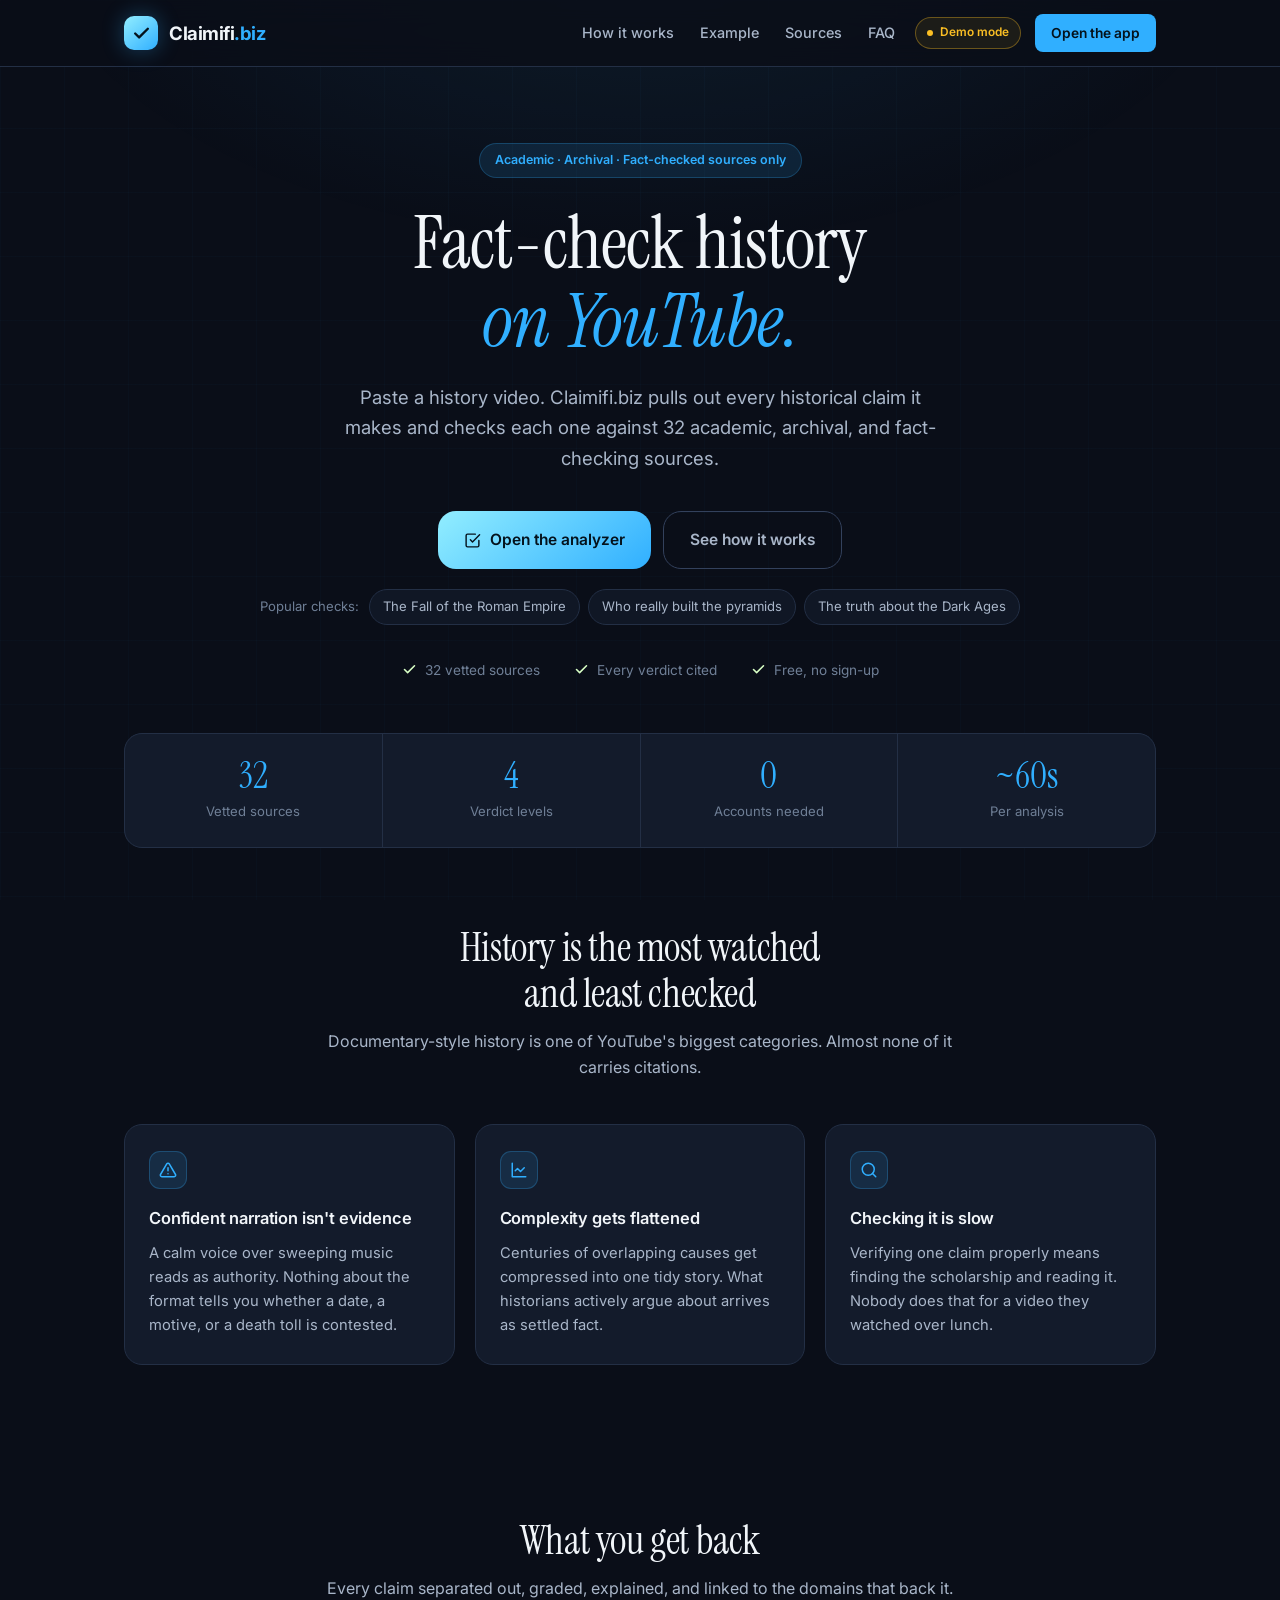
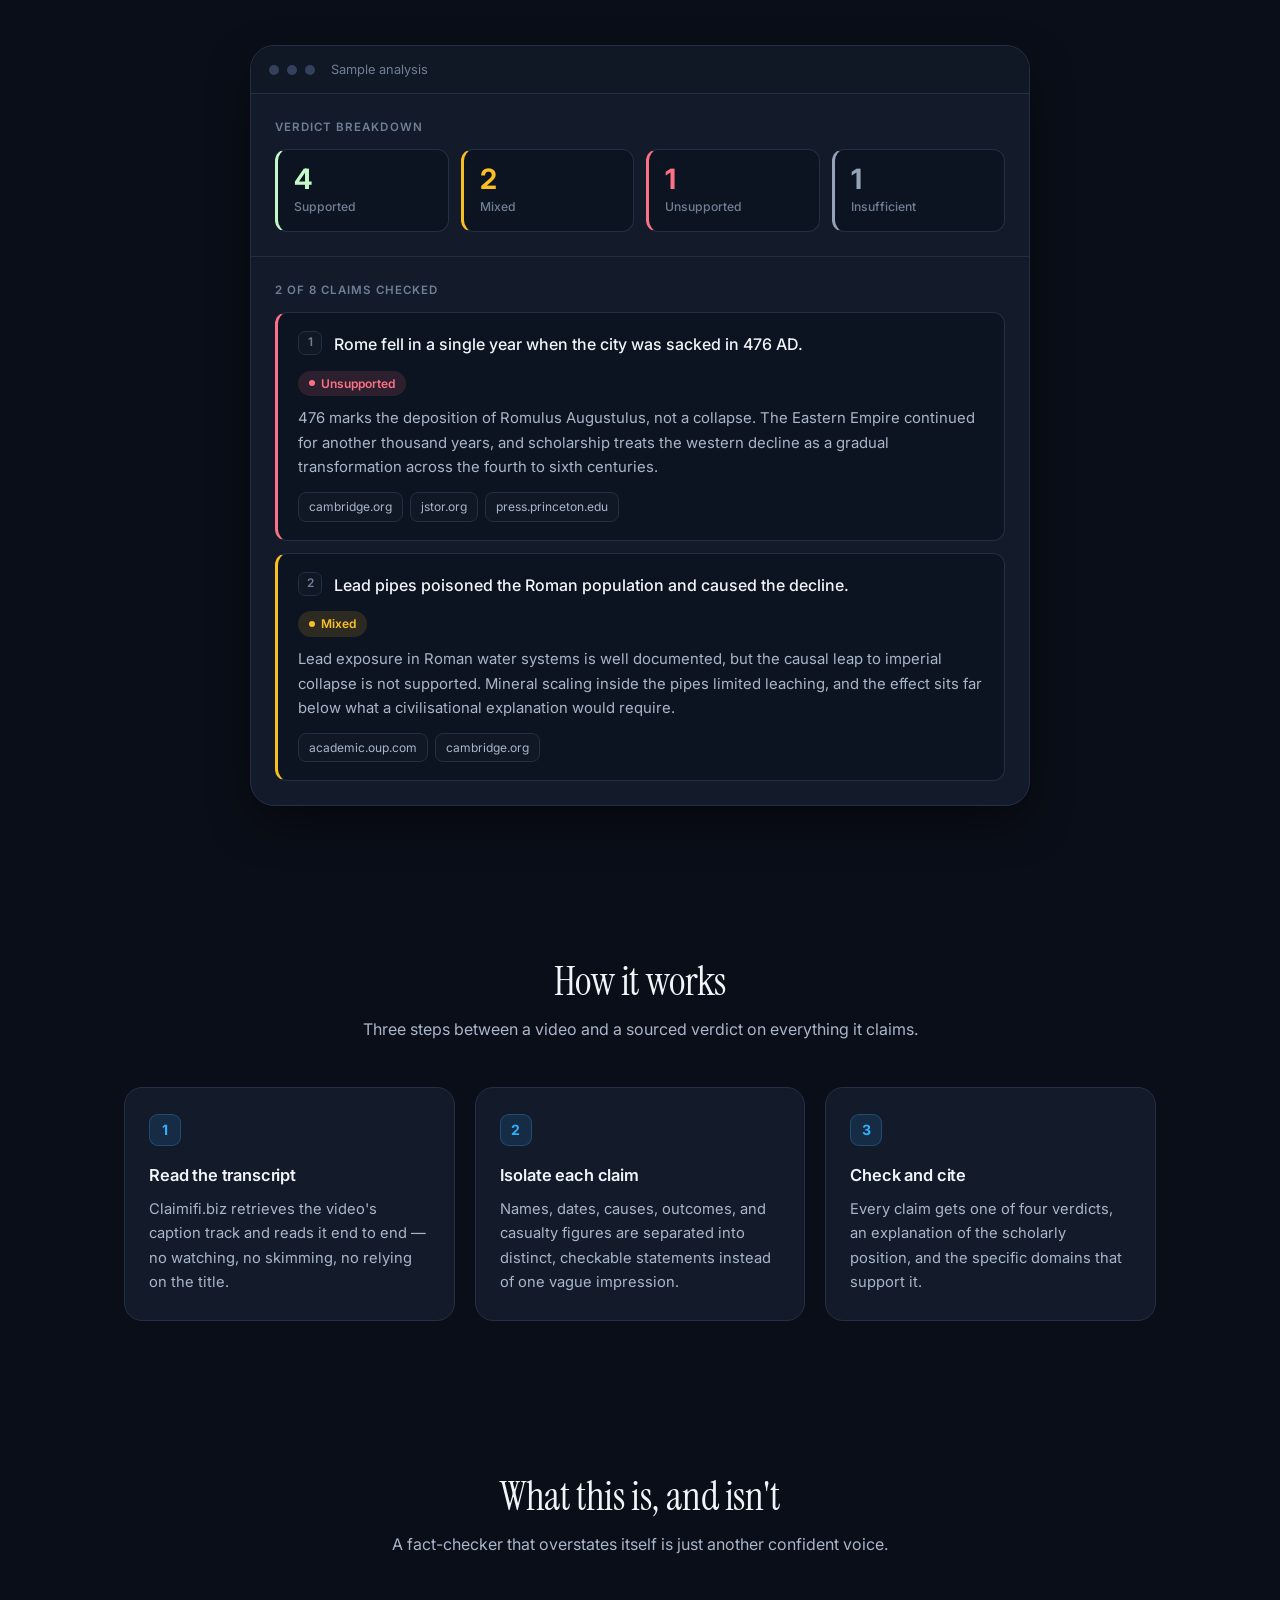
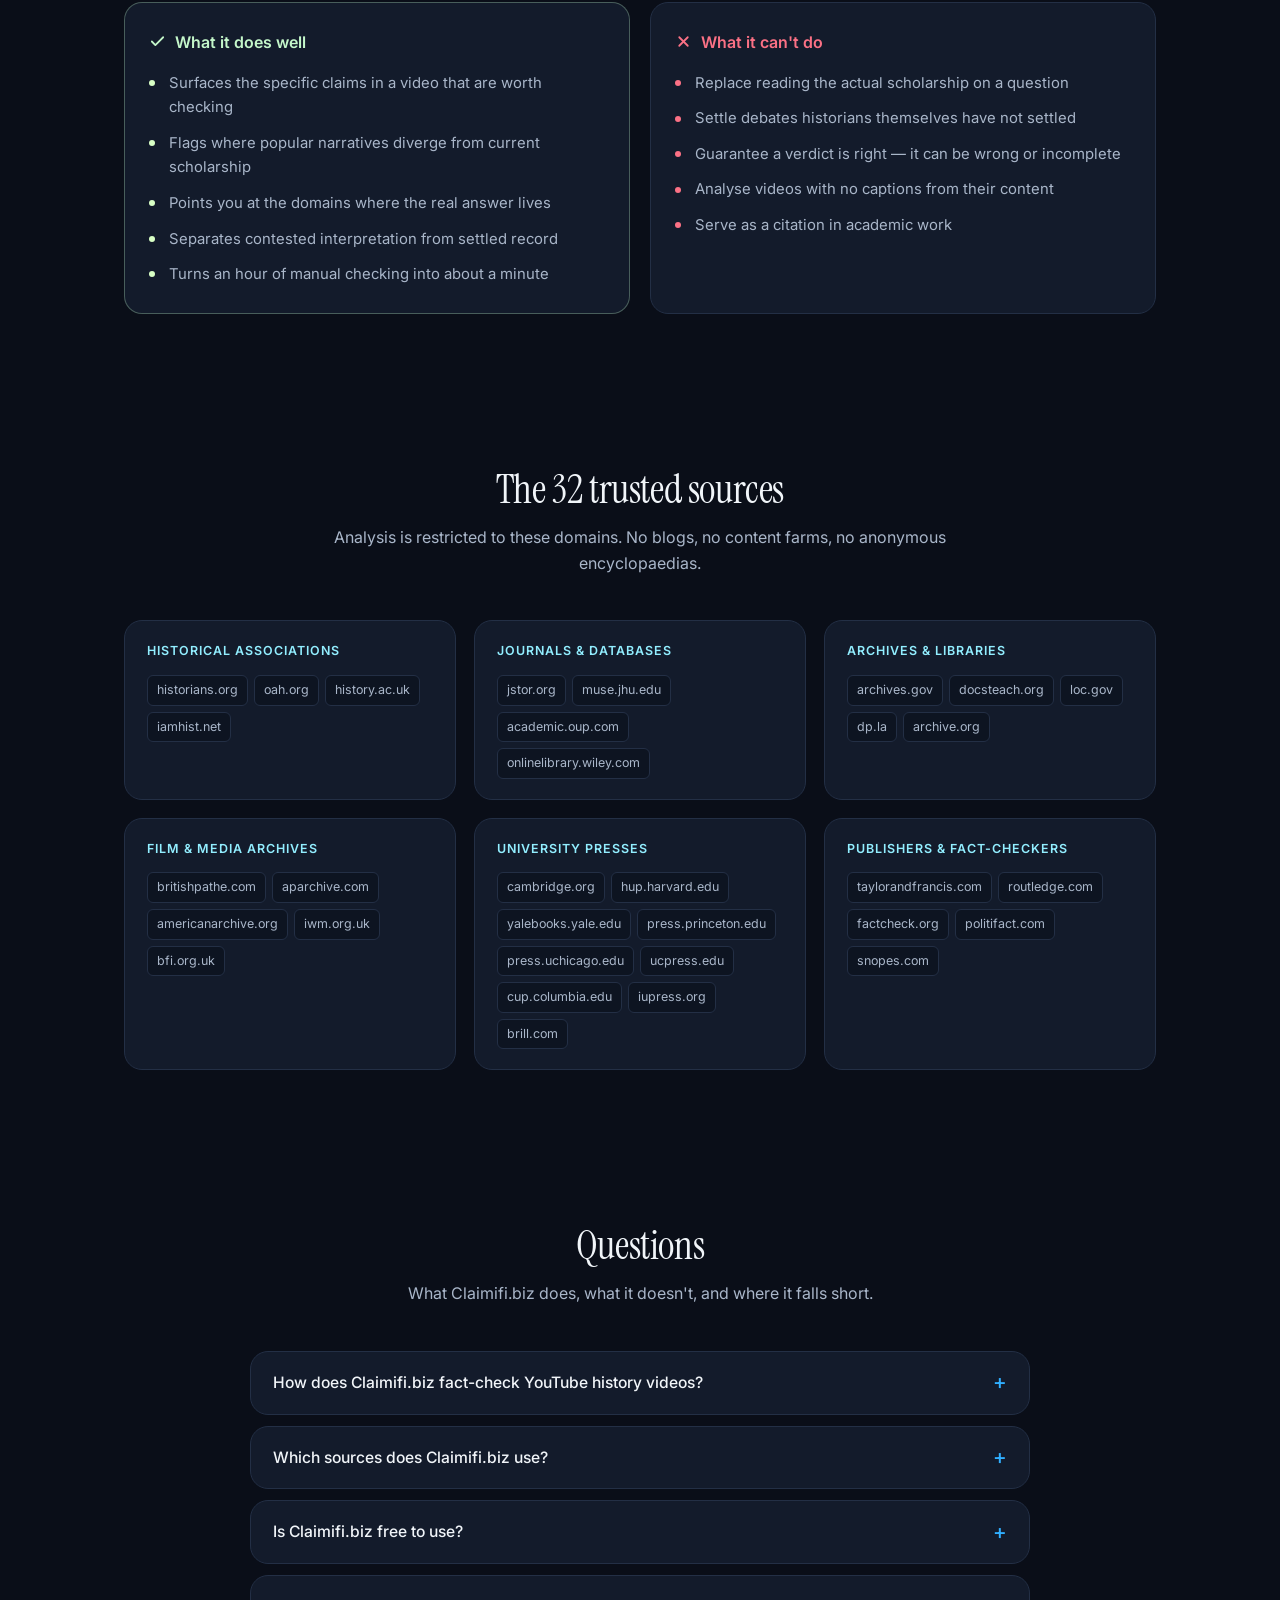
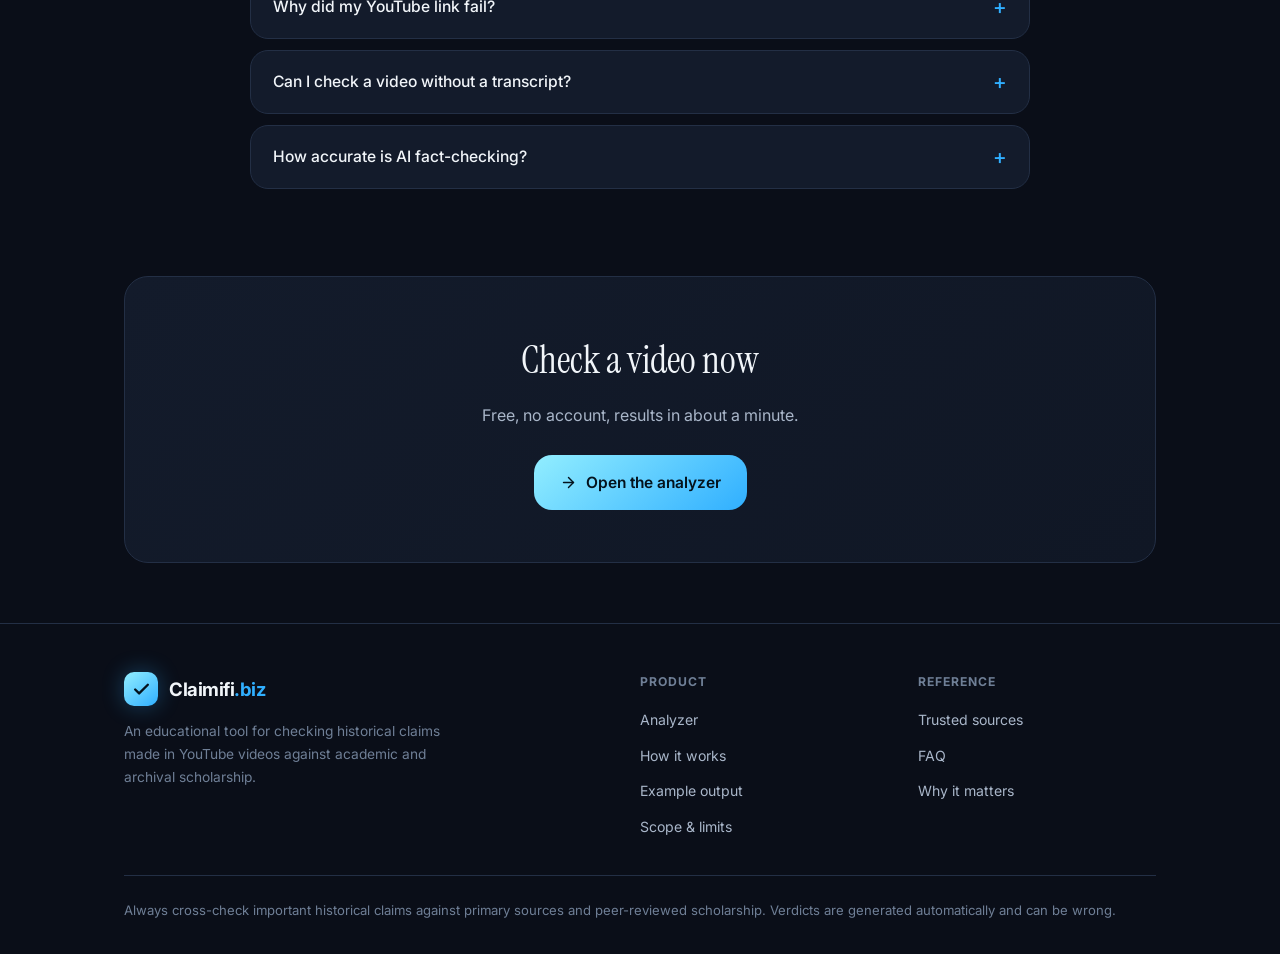
==== commit 77a179bd: "Move analyzer to /app and make asset caching deploy-safe The landing page is now purely informationa" ====
--- a/index.html
+++ b/index.html
@@ -35,7 +35,7 @@
 <link rel="preconnect" href="https://fonts.googleapis.com">
 <link rel="preconnect" href="https://fonts.gstatic.com" crossorigin>
 <link href="https://fonts.googleapis.com/css2?family=Inter:wght@400;500;600;700&family=Instrument+Serif:ital@0;1&display=swap" rel="stylesheet">
-<link rel="stylesheet" href="/styles.css">
+<link rel="stylesheet" href="/styles.css?v=__ASSET_V__">
 
 <script type="application/ld+json">
 {
@@ -125,25 +125,19 @@
       <h1>Fact-check history<br><em>on YouTube.</em></h1>
       <p class="lede">Paste a history video. Claimifi.biz pulls out every historical claim it makes and checks each one against 32 academic, archival, and fact-checking sources.</p>
 
-      <div class="search">
-        <div class="search-row">
-          <label class="sr" for="videoInput">YouTube video URL or title</label>
-          <div class="field">
-            <svg viewBox="0 0 24 24" fill="none" stroke-width="2" stroke-linecap="round" stroke-linejoin="round" aria-hidden="true"><circle cx="11" cy="11" r="8"/><path d="m21 21-4.3-4.3"/></svg>
-            <input type="text" id="videoInput" placeholder="Paste a YouTube link, or type a video title" autocomplete="off" spellcheck="false" enterkeyhint="go">
-          </div>
-          <button class="btn" id="analyzeBtn" type="button">
-            <svg viewBox="0 0 24 24" fill="none" stroke-width="2" stroke-linecap="round" stroke-linejoin="round" aria-hidden="true"><path d="M9 11l3 3L22 4"/><path d="M21 12v7a2 2 0 0 1-2 2H5a2 2 0 0 1-2-2V5a2 2 0 0 1 2-2h11"/></svg>
-            Analyze
-          </button>
-        </div>
+      <div class="hero-actions">
+        <a class="btn" href="/app">
+          <svg viewBox="0 0 24 24" fill="none" stroke-width="2" stroke-linecap="round" stroke-linejoin="round" aria-hidden="true"><path d="M9 11l3 3L22 4"/><path d="M21 12v7a2 2 0 0 1-2 2H5a2 2 0 0 1-2-2V5a2 2 0 0 1 2-2h11"/></svg>
+          Open the analyzer
+        </a>
+        <a class="btn-ghost" href="#how">See how it works</a>
       </div>
 
       <div class="examples">
-        <span class="examples-label">Try:</span>
-        <button class="chip" type="button">The Fall of the Roman Empire</button>
-        <button class="chip" type="button">Who really built the pyramids</button>
-        <button class="chip" type="button">The truth about the Dark Ages</button>
+        <span class="examples-label">Popular checks:</span>
+        <a class="chip" href="/app?q=The+Fall+of+the+Roman+Empire">The Fall of the Roman Empire</a>
+        <a class="chip" href="/app?q=Who+really+built+the+pyramids">Who really built the pyramids</a>
+        <a class="chip" href="/app?q=The+truth+about+the+Dark+Ages">The truth about the Dark Ages</a>
       </div>
 
       <div class="trust">
@@ -152,8 +146,6 @@
         <div><svg viewBox="0 0 24 24" fill="none" stroke-width="2.5" stroke-linecap="round" stroke-linejoin="round" aria-hidden="true"><path d="M20 6 9 17l-5-5"/></svg>Free, no sign-up</div>
       </div>
     </div>
-
-    <div id="results" aria-live="polite" aria-atomic="false"></div>
 
     <!-- ================= Stats ================= -->
     <div class="stats">
@@ -403,6 +395,6 @@
   </div>
 </footer>
 
-<script src="/app.js" defer></script>
+<script src="/app.js?v=__ASSET_V__" defer></script>
 </body>
 </html>
--- a/styles.css
+++ b/styles.css
@@ -181,6 +181,7 @@
 .examples { display: flex; flex-wrap: wrap; gap: 8px; justify-content: center; margin-top: 20px; }
 .examples-label { color: var(--text-3); font-size: .82rem; align-self: center; margin-right: 2px; }
 .chip {
+  display: inline-block; text-decoration: none;
   background: var(--bg-raised); border: 1px solid var(--border);
   color: var(--text-2); font: inherit; font-size: .82rem;
   padding: 6px 13px; border-radius: 999px; cursor: pointer;
@@ -276,6 +277,18 @@
 .step.ok .box { border-color: var(--ok); background: var(--ok); box-shadow: none; }
 .step.ok { color: var(--text-2); }
 .elapsed { margin-top: 18px; font-size: .8rem; color: var(--text-3); font-variant-numeric: tabular-nums; }
+
+/* ---------------- Landing hero actions ---------------- */
+.hero-actions { display: flex; flex-wrap: wrap; gap: 12px; justify-content: center; margin-top: 38px; }
+.hero-actions .btn { text-decoration: none; }
+.btn-ghost {
+  display: inline-flex; align-items: center; justify-content: center;
+  font: inherit; font-size: .97rem; font-weight: 600;
+  padding: 15px 26px; border-radius: var(--r-lg);
+  border: 1px solid var(--border-strong); color: var(--text-2);
+  background: transparent; transition: border-color .18s, color .18s, background .18s;
+}
+.btn-ghost:hover { text-decoration: none; border-color: var(--accent-lite); color: var(--accent-lite); background: var(--accent-soft); }
 
 /* ---------------- Landing: stats ---------------- */
 .stats {
@@ -384,6 +397,8 @@
   .panel-body, .panel-head { padding: 18px; }
   section { padding: 56px 0; }
   .ghost { margin-left: 0; }
+  .hero-actions { flex-direction: column; }
+  .hero-actions .btn, .btn-ghost { width: 100%; }
   .foot-grid { grid-template-columns: 1fr; gap: 28px; }
   .cta { padding: 36px 22px; }
   /* The brand, the status badge and the header CTA cannot share a 375px row.
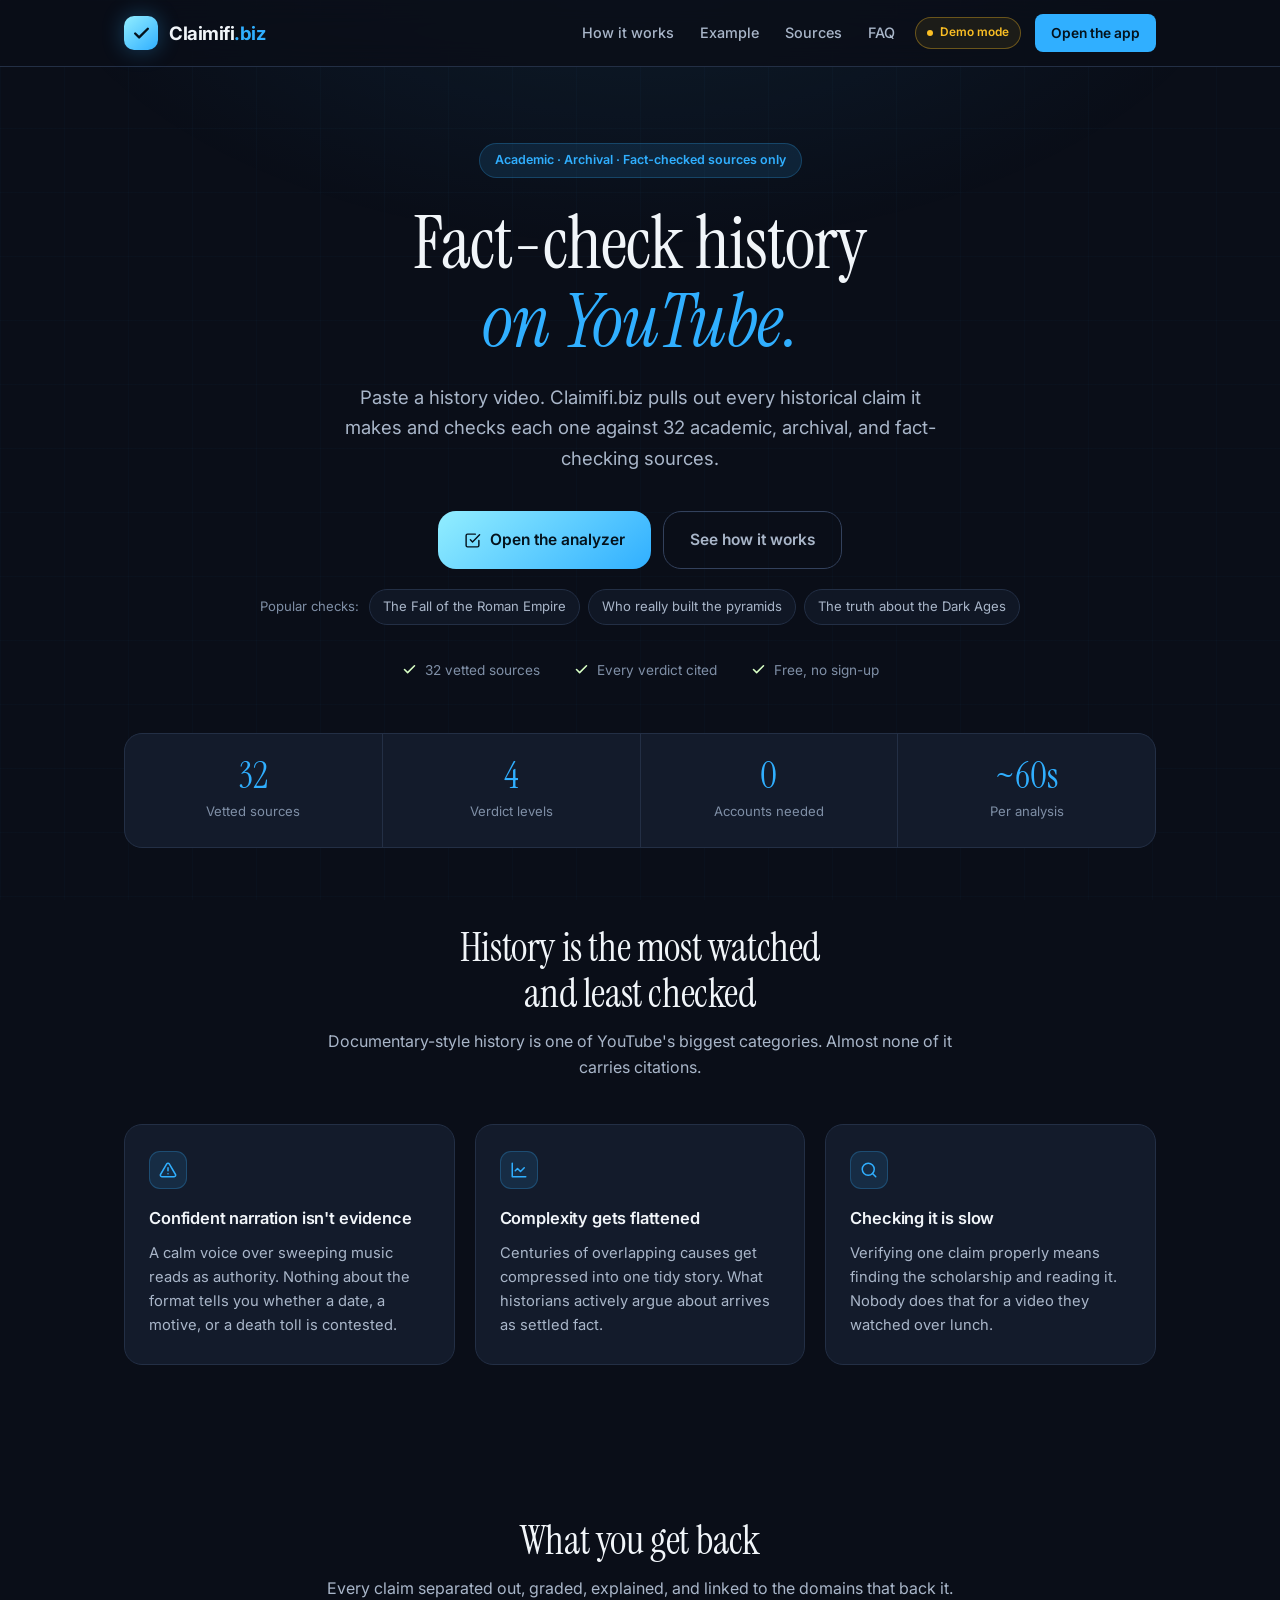
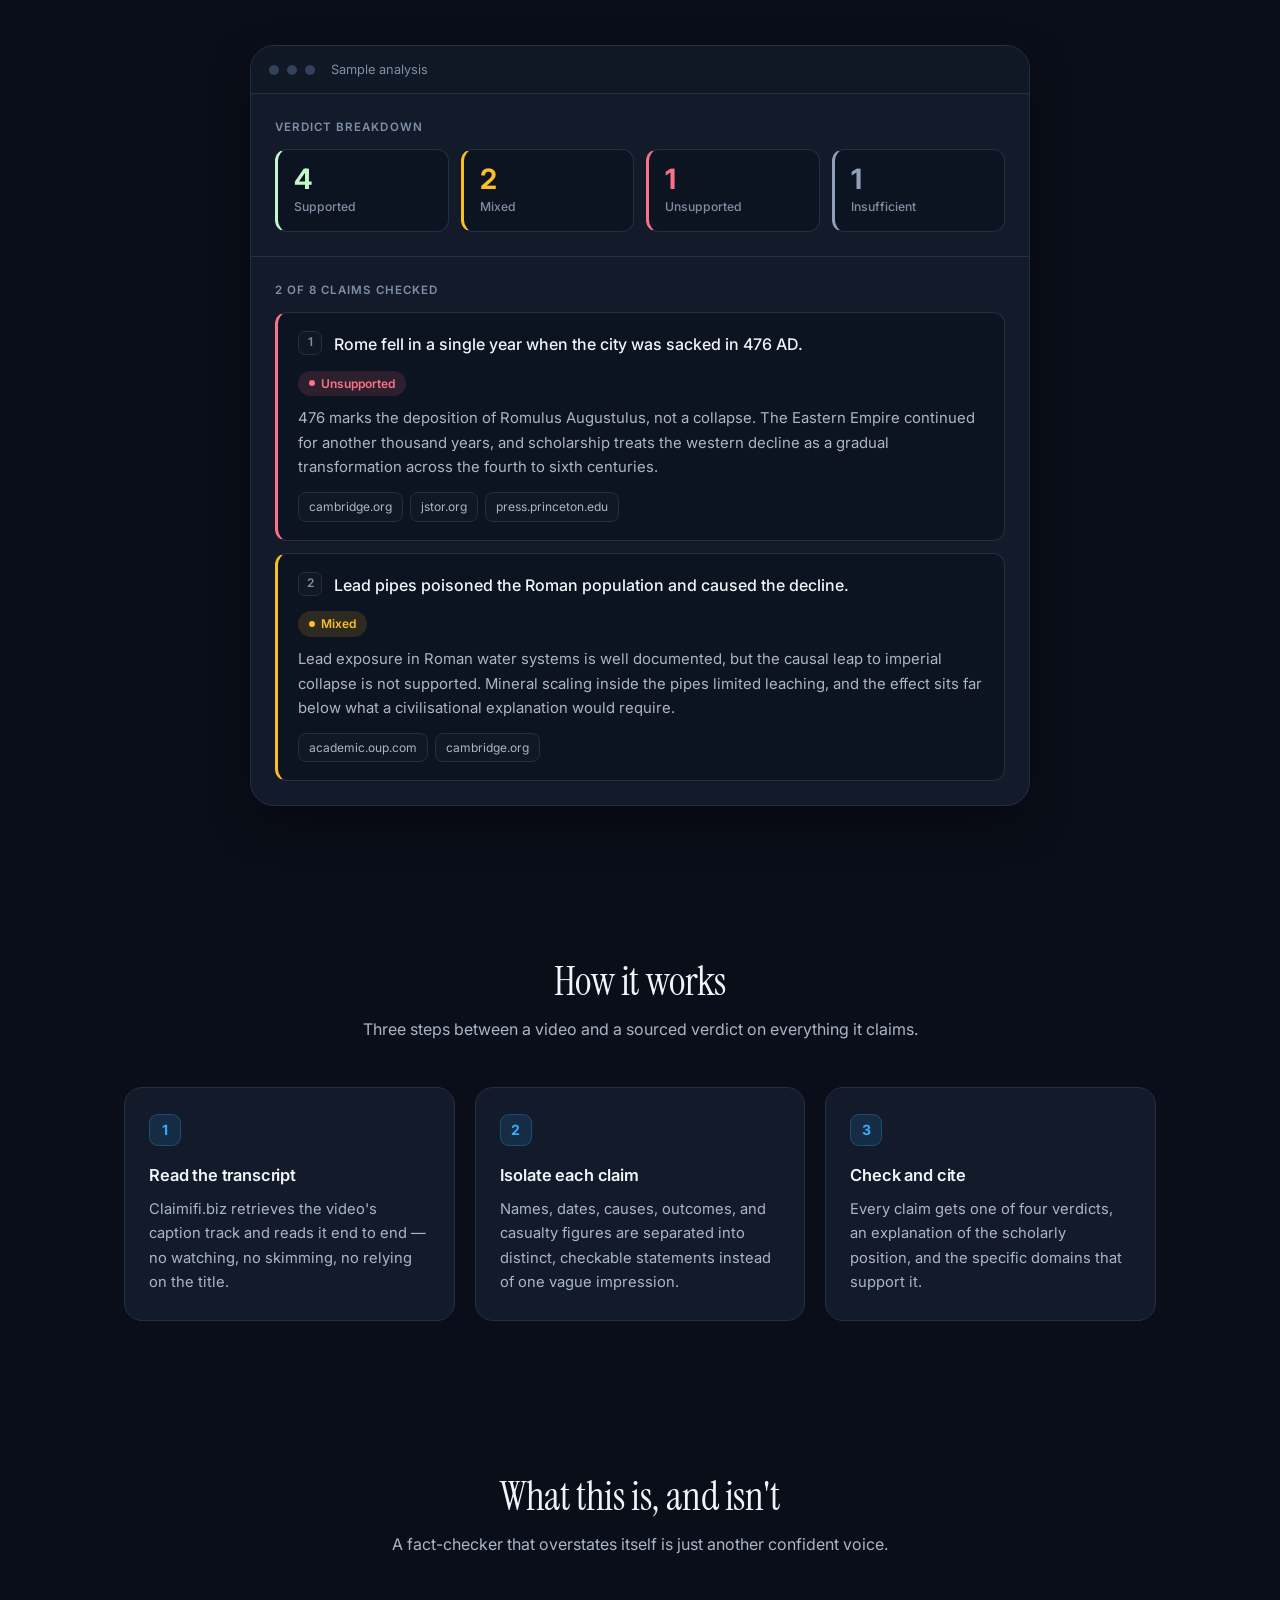
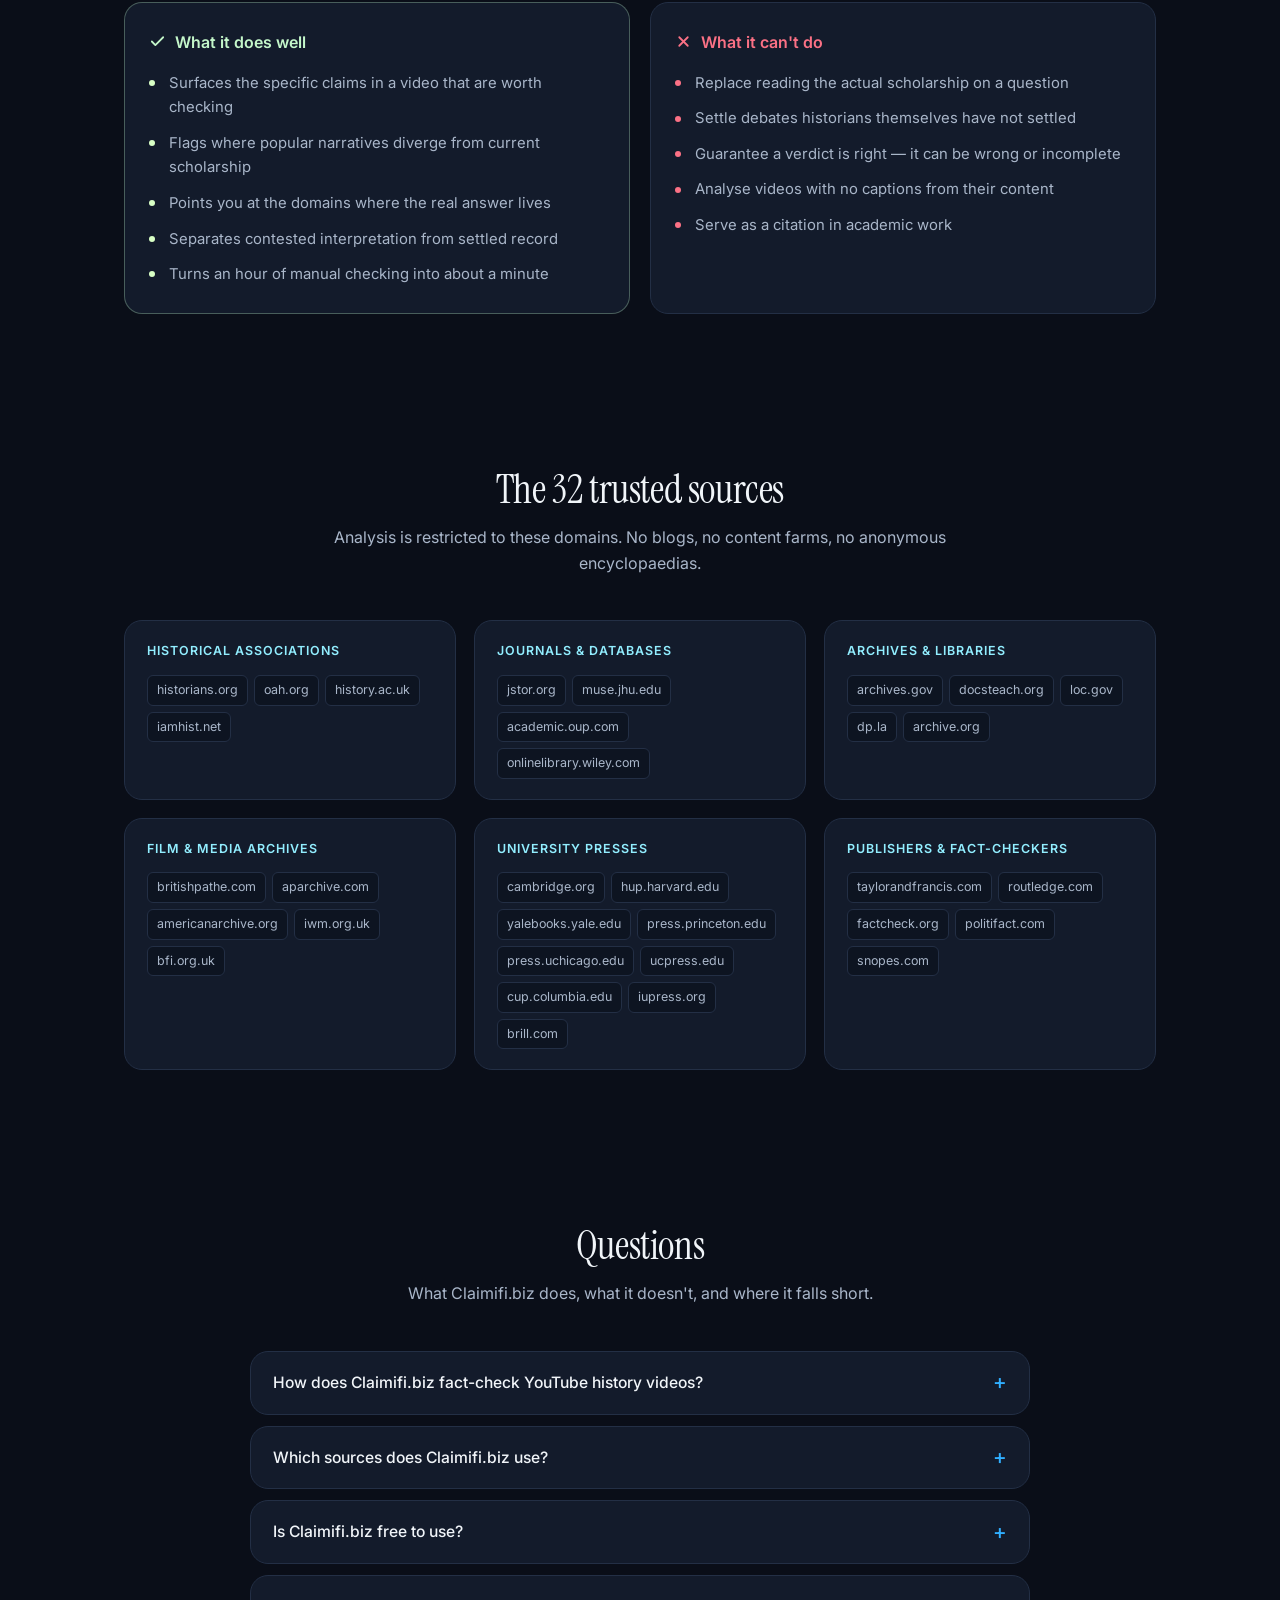
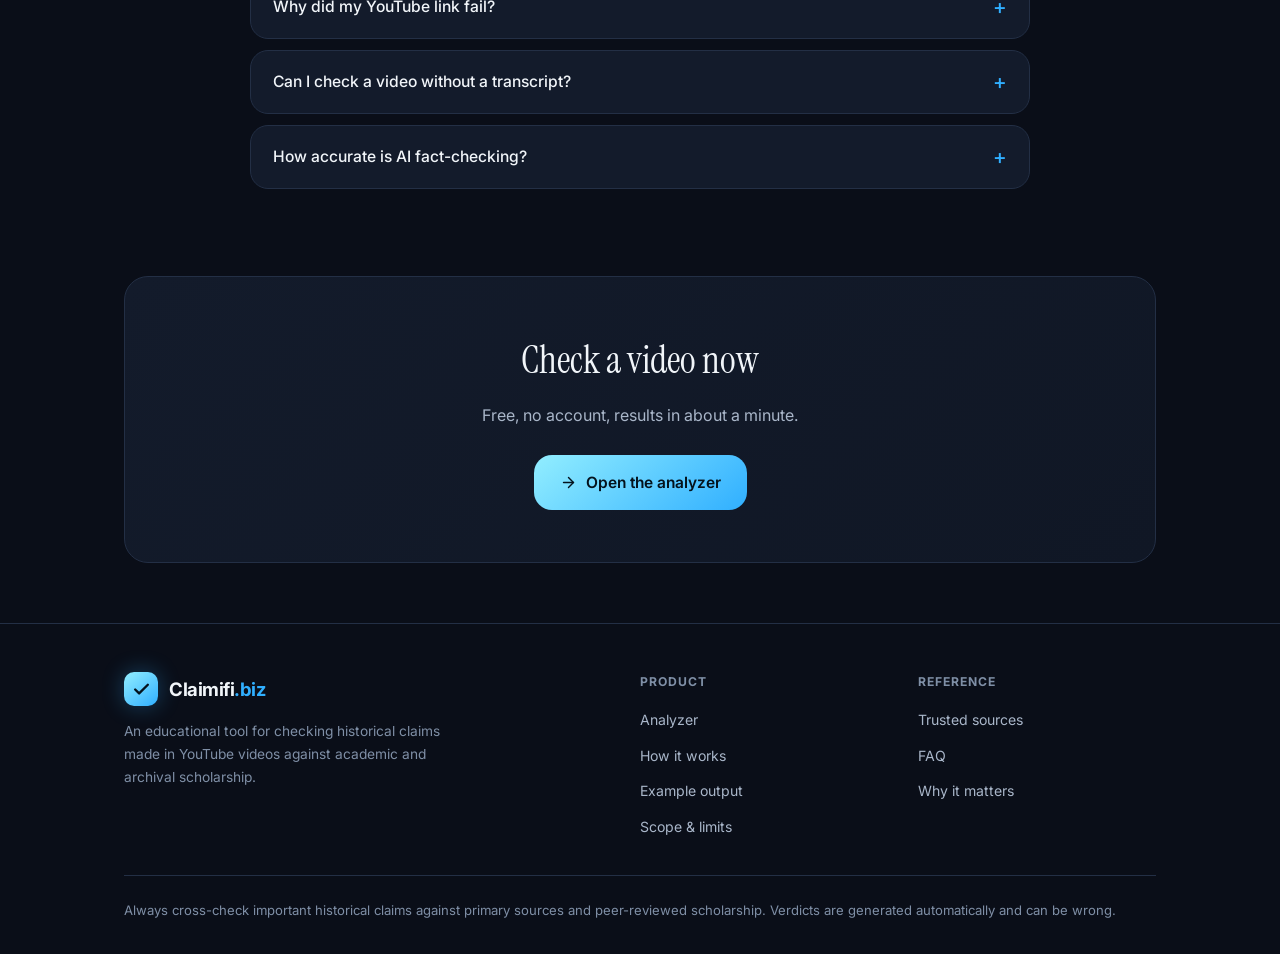
==== commit 583504ba: "Fix rate-limit bypass, source spoofing, and demo-data fallback Security: - The rate limiter read the" ====
--- a/index.html
+++ b/index.html
@@ -135,9 +135,9 @@
 
       <div class="examples">
         <span class="examples-label">Popular checks:</span>
-        <a class="chip" href="/app?q=The+Fall+of+the+Roman+Empire">The Fall of the Roman Empire</a>
-        <a class="chip" href="/app?q=Who+really+built+the+pyramids">Who really built the pyramids</a>
-        <a class="chip" href="/app?q=The+truth+about+the+Dark+Ages">The truth about the Dark Ages</a>
+        <a class="chip" href="/app?q=The+Fall+of+the+Roman+Empire" rel="nofollow">The Fall of the Roman Empire</a>
+        <a class="chip" href="/app?q=Who+really+built+the+pyramids" rel="nofollow">Who really built the pyramids</a>
+        <a class="chip" href="/app?q=The+truth+about+the+Dark+Ages" rel="nofollow">The truth about the Dark Ages</a>
       </div>
 
       <div class="trust">
@@ -256,7 +256,7 @@
       </div>
       <div class="compare">
         <div class="compare-col yes">
-          <h3><svg viewBox="0 0 24 24" fill="none" stroke-width="2.5" stroke-linecap="round" stroke-linejoin="round"><path d="M20 6 9 17l-5-5"/></svg>What it does well</h3>
+          <h3><svg viewBox="0 0 24 24" fill="none" stroke-width="2.5" stroke-linecap="round" stroke-linejoin="round" aria-hidden="true"><path d="M20 6 9 17l-5-5"/></svg>What it does well</h3>
           <ul>
             <li>Surfaces the specific claims in a video that are worth checking</li>
             <li>Flags where popular narratives diverge from current scholarship</li>
@@ -266,7 +266,7 @@
           </ul>
         </div>
         <div class="compare-col no">
-          <h3><svg viewBox="0 0 24 24" fill="none" stroke-width="2.5" stroke-linecap="round" stroke-linejoin="round"><path d="M18 6 6 18"/><path d="m6 6 12 12"/></svg>What it can't do</h3>
+          <h3><svg viewBox="0 0 24 24" fill="none" stroke-width="2.5" stroke-linecap="round" stroke-linejoin="round" aria-hidden="true"><path d="M18 6 6 18"/><path d="m6 6 12 12"/></svg>What it can't do</h3>
           <ul>
             <li>Replace reading the actual scholarship on a question</li>
             <li>Settle debates historians themselves have not settled</li>
@@ -372,7 +372,7 @@
         <p>An educational tool for checking historical claims made in YouTube videos against academic and archival scholarship.</p>
       </div>
       <div class="foot-col">
-        <h4>Product</h4>
+        <h3>Product</h3>
         <ul>
           <li><a href="/app">Analyzer</a></li>
           <li><a href="#how">How it works</a></li>
@@ -381,7 +381,7 @@
         </ul>
       </div>
       <div class="foot-col">
-        <h4>Reference</h4>
+        <h3>Reference</h3>
         <ul>
           <li><a href="#sources">Trusted sources</a></li>
           <li><a href="#faq">FAQ</a></li>
--- a/styles.css
+++ b/styles.css
@@ -9,19 +9,18 @@
   --border-strong: #33415c;
   --text:          #f1f5f9;
   --text-2:        #a9b6c9;
-  --text-3:        #6f7f96;
+  --text-3:        #7f8fa6;
   /* Palette: #30AFFF, #92EEFF, #D8FFC5, #C4F7CA.
      All four are high-lightness, so they carry the accent roles over a dark
      neutral base rather than defining backgrounds themselves. */
   --accent:        #30afff;  /* primary  */
   --accent-lite:   #92eeff;  /* highlight, gradient partner, hover */
-  --accent-2:      #0d8ee0;  /* darker shade for depth in gradients */
   --accent-soft:   rgba(48, 175, 255, .12);
   --ok:            #c4f7ca;  /* Supported verdict */
   --ok-soft:       #d8ffc5;  /* positive accents: checks, affirmative bullets */
   --warn:          #fbbf24;  /* Mixed — no warning hue exists in the palette */
   --bad:           #fb7185;  /* Unsupported — verdicts must stay distinguishable */
-  --neutral:       #94a3b8;
+  --neutral:       #8fa0b8;  /* Insufficient Evidence - deliberately colourless */
   --r-sm: 8px; --r: 12px; --r-lg: 18px; --r-xl: 24px;
   --shadow-lg: 0 18px 50px -12px rgba(0,0,0,.65);
   --ring: 0 0 0 3px rgba(48,175,255,.3);
@@ -143,6 +142,7 @@
 /* ---------------- Hero ---------------- */
 .hero { padding: 76px 0 40px; text-align: center; }
 .hero-app { padding: 48px 0 24px; text-align: center; }
+.hero-app h1 { font-size: clamp(2rem, 5vw, 2.8rem); margin-bottom: 14px; }
 
 /* ---------------- Search ---------------- */
 .search {
@@ -187,7 +187,7 @@
   padding: 6px 13px; border-radius: 999px; cursor: pointer;
   transition: border-color .18s, color .18s, background .18s;
 }
-.chip:hover { border-color: var(--accent-lite); color: var(--accent-lite); background: var(--accent-soft); }
+.chip:hover { border-color: var(--accent-lite); color: var(--accent-lite); background: var(--accent-soft); text-decoration: none; }
 
 .trust { display: flex; flex-wrap: wrap; justify-content: center; gap: 10px 34px; margin-top: 34px; }
 .trust div { display: flex; align-items: center; gap: 8px; color: var(--text-3); font-size: .85rem; }
@@ -259,7 +259,7 @@
 .verdict[data-v="supported"]    { background: rgba(196,247,202,.13); color: var(--ok); }
 .verdict[data-v="mixed"]        { background: rgba(251,191,36,.13); color: var(--warn); }
 .verdict[data-v="unsupported"]  { background: rgba(251,113,133,.13); color: var(--bad); }
-.verdict[data-v="insufficient"] { background: rgba(148,163,184,.13); color: var(--neutral); }
+.verdict[data-v="insufficient"] { background: rgba(143,160,184,.13); color: var(--neutral); }
 
 .claim-why { color: var(--text-2); font-size: .93rem; }
 .tags { display: flex; flex-wrap: wrap; gap: 7px; margin-top: 12px; }
@@ -306,7 +306,7 @@
 /* ---------------- Landing: cards ---------------- */
 .grid-3 { display: grid; grid-template-columns: repeat(auto-fit, minmax(260px, 1fr)); gap: 20px; }
 .card { background: var(--bg-card); border: 1px solid var(--border); border-radius: var(--r-lg); padding: 26px 24px; }
-.card h3 { font-size: 1.03rem; font-weight: 600; margin-bottom: 8px; letter-spacing: -.01em; }
+.card h3, .card h2 { font-size: 1.03rem; font-weight: 600; margin-bottom: 8px; letter-spacing: -.01em; }
 .card p { color: var(--text-2); font-size: .92rem; }
 .card-icon {
   width: 38px; height: 38px; border-radius: 11px; display: grid; place-items: center;
@@ -379,7 +379,7 @@
 footer { border-top: 1px solid var(--border); padding: 48px 0 32px; margin-top: 60px; }
 .foot-grid { display: grid; grid-template-columns: 2fr 1fr 1fr; gap: 40px; margin-bottom: 36px; }
 .foot-about p { color: var(--text-3); font-size: .86rem; margin-top: 14px; max-width: 340px; }
-.foot-col h4 { font-size: .76rem; text-transform: uppercase; letter-spacing: .08em; color: var(--text-3); margin-bottom: 14px; }
+.foot-col h3 { font-size: .76rem; text-transform: uppercase; letter-spacing: .08em; color: var(--text-3); margin-bottom: 14px; }
 .foot-col ul { list-style: none; display: flex; flex-direction: column; gap: 9px; }
 .foot-col a { color: var(--text-2); font-size: .88rem; }
 .foot-col a:hover { color: var(--accent-lite); }
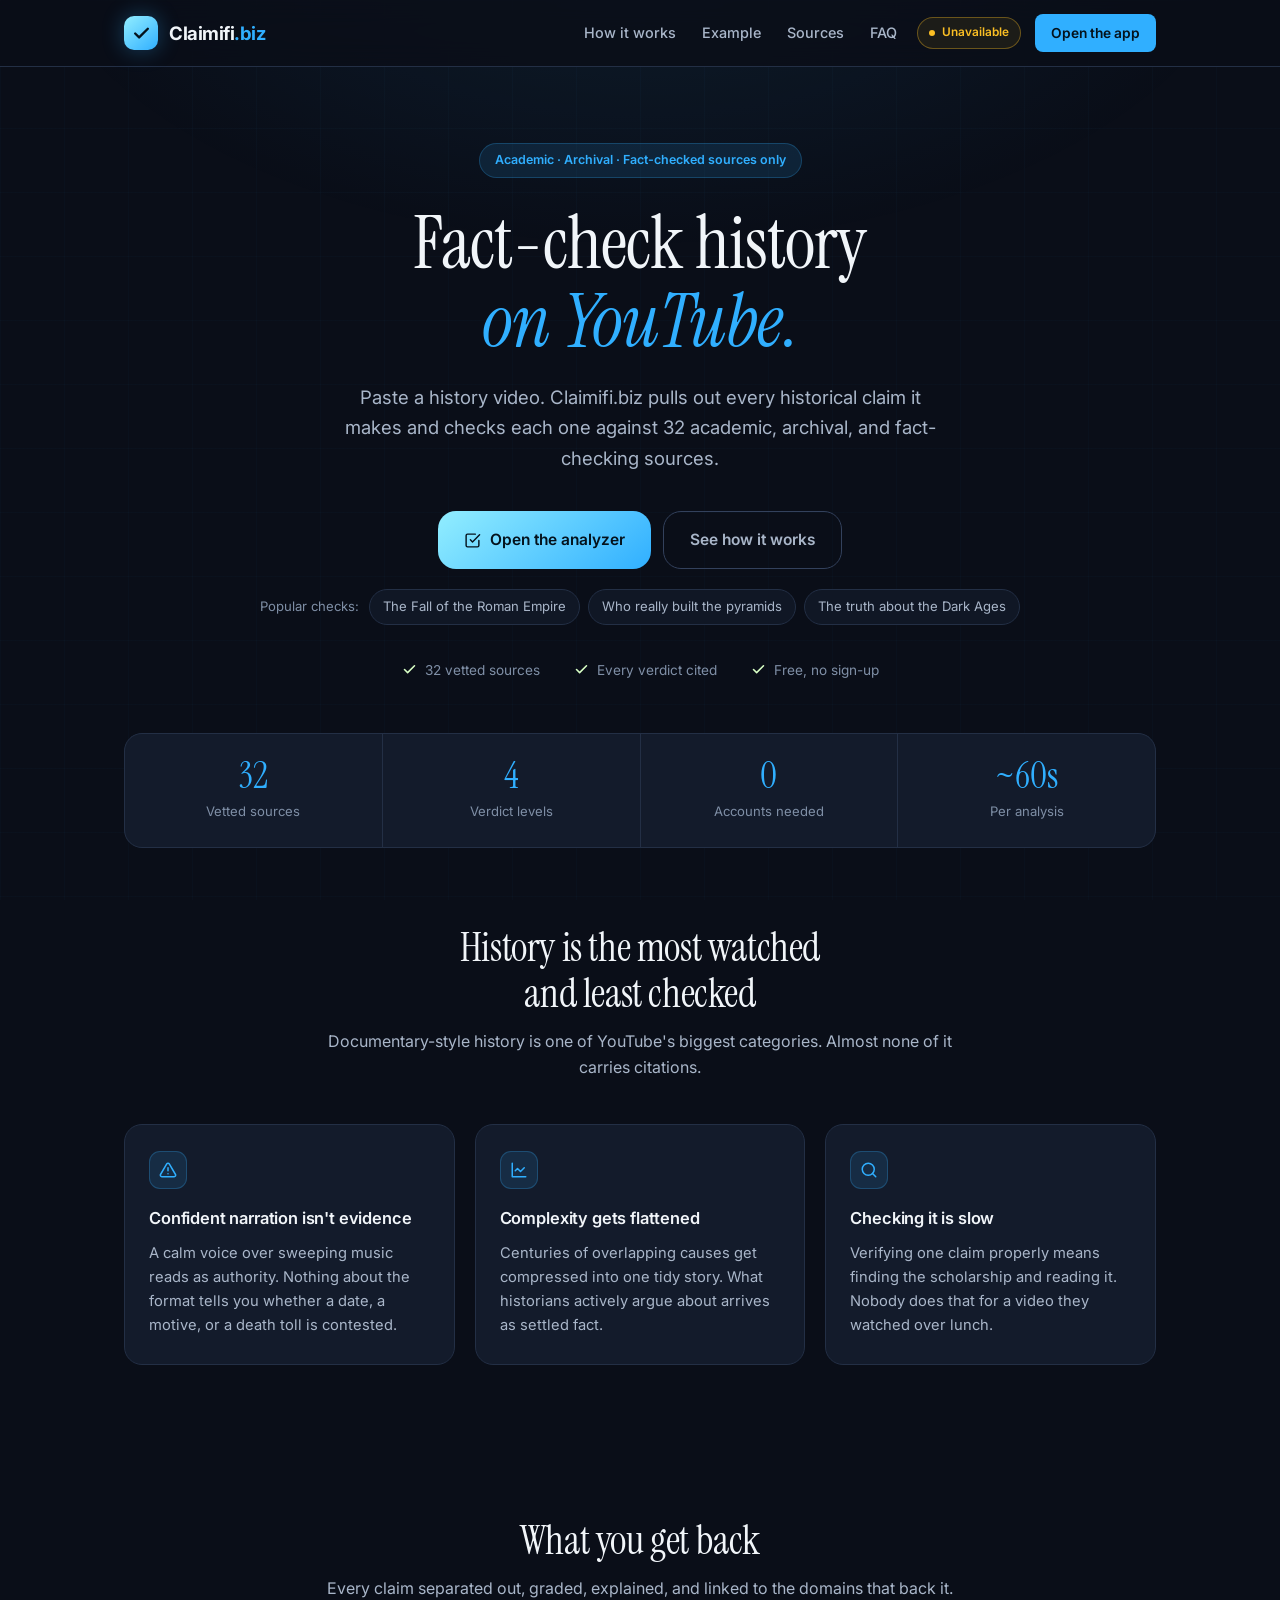
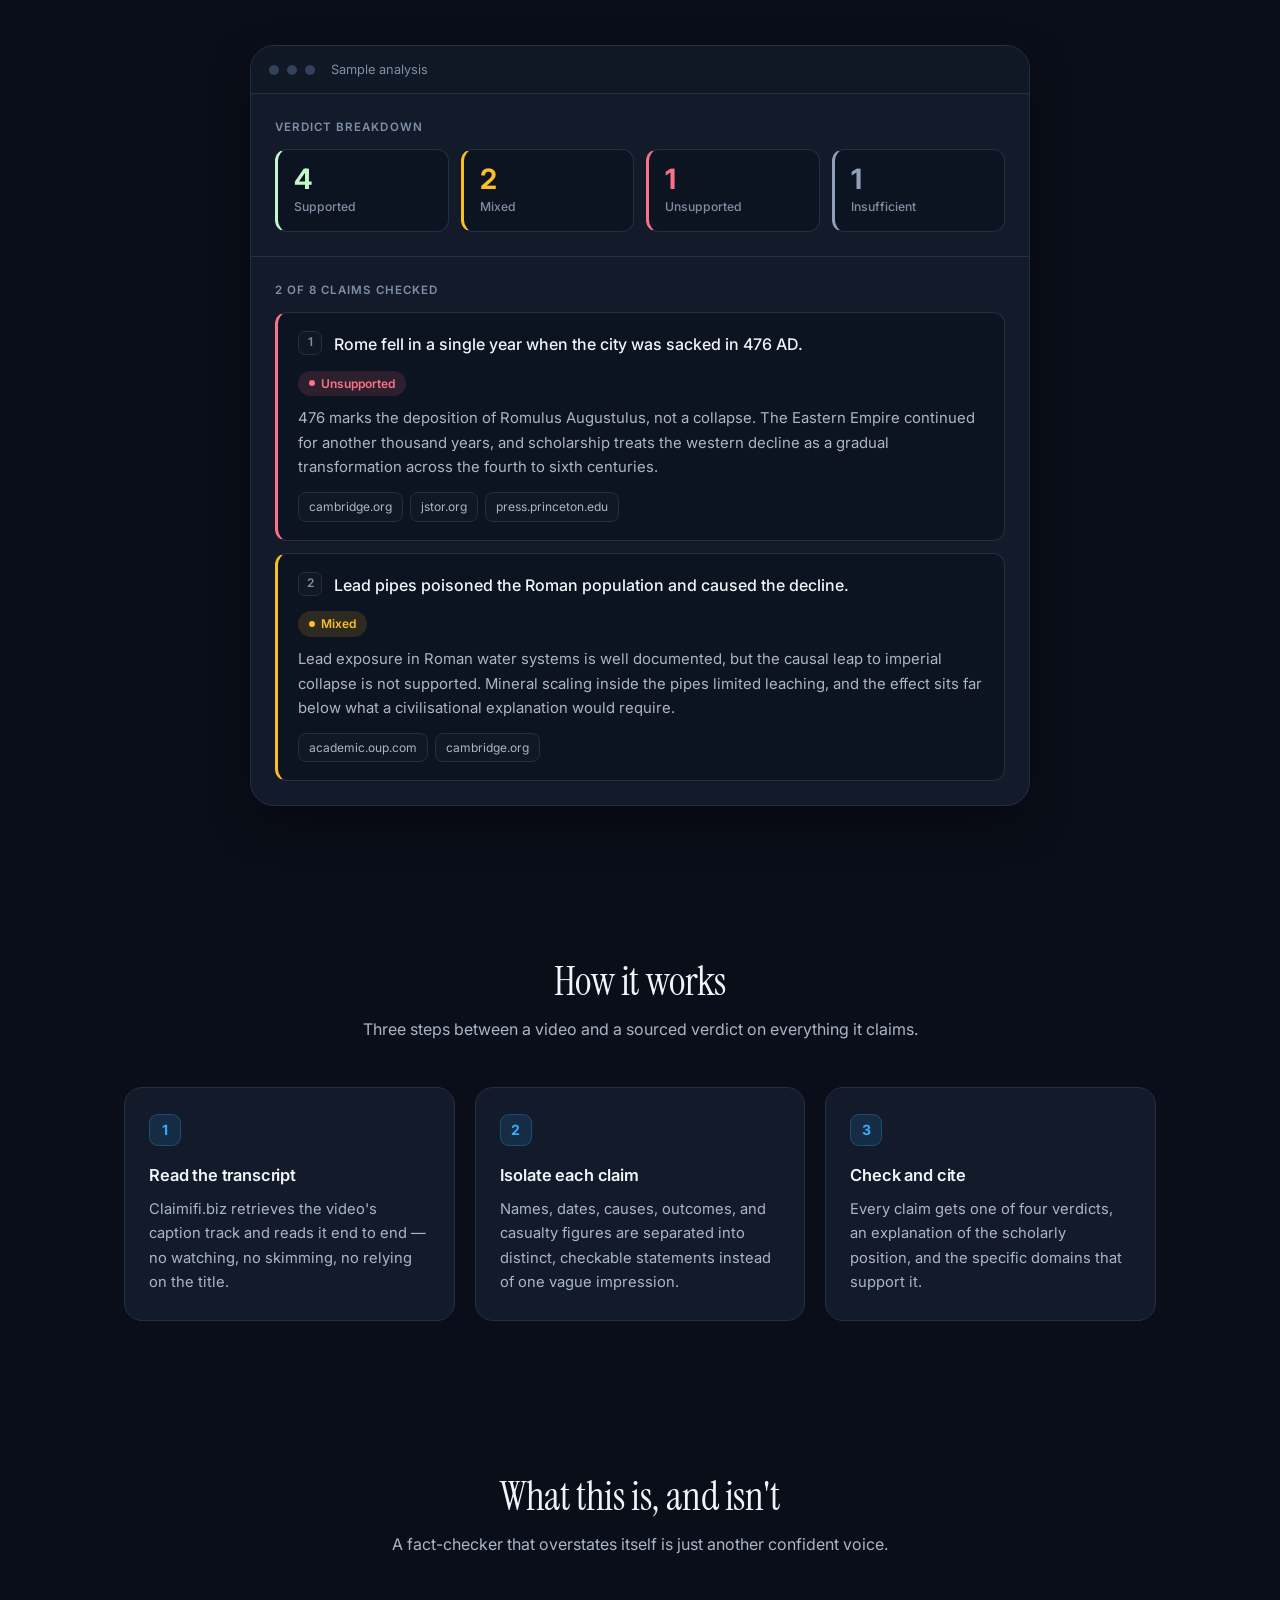
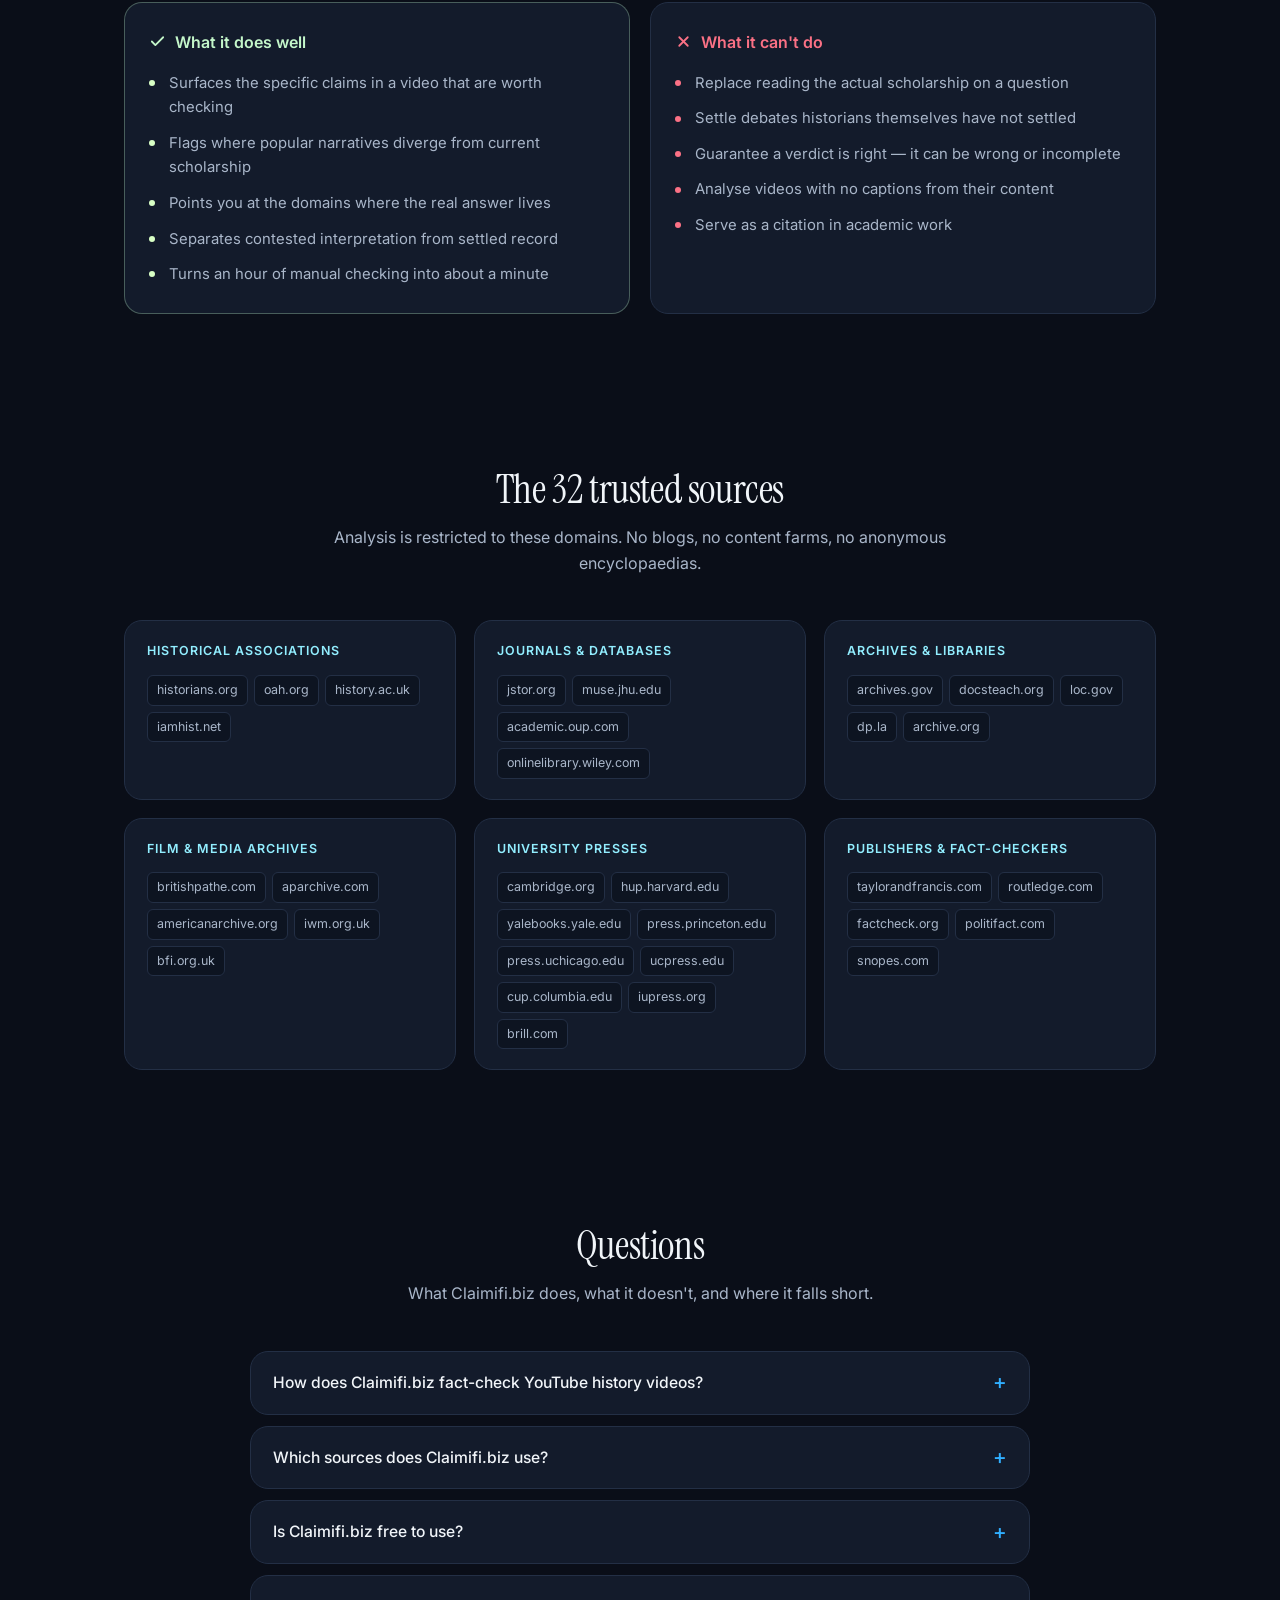
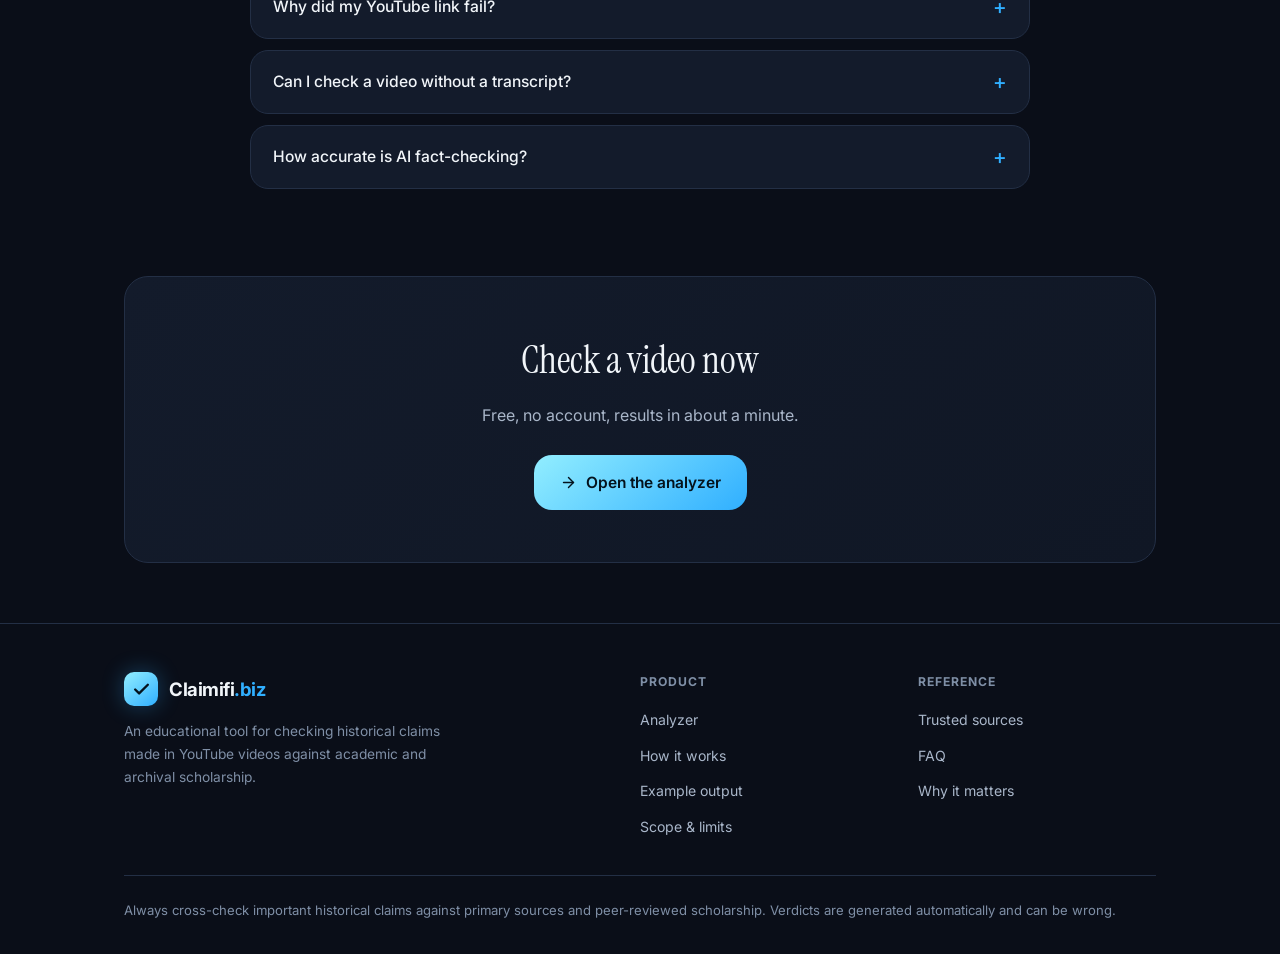
==== commit 3e6de524: "Stop the analyzer fabricating results, and meter what costs money Adds the first test suite (232 tes" ====
--- a/index.html
+++ b/index.html
@@ -116,7 +116,7 @@
   </div>
 </header>
 
-<main id="main">
+<main id="main" tabindex="-1">
   <div class="wrap">
 
     <!-- ================= Hero ================= -->
@@ -188,7 +188,7 @@
       </div>
       <div class="sample">
         <div class="sample-frame">
-          <div class="sample-bar" aria-hidden="true"><i></i><i></i><i></i><span>Sample analysis</span></div>
+          <div class="sample-bar"><i aria-hidden="true"></i><i aria-hidden="true"></i><i aria-hidden="true"></i><span>Sample analysis</span></div>
           <div class="panel-body">
             <div class="label">Verdict breakdown</div>
             <div class="tally">
--- a/styles.css
+++ b/styles.css
@@ -160,10 +160,15 @@
   width: 100%; background: var(--bg-inset);
   border: 1px solid var(--border); border-radius: var(--r-lg);
   padding: 15px 16px 15px 46px; font: inherit; font-size: 1rem;
-  color: var(--text); outline: none; transition: border-color .2s;
+  color: var(--text); transition: border-color .2s;
 }
 #videoInput::placeholder { color: var(--text-3); }
-#videoInput:focus { border-color: var(--border-strong); }
+#videoInput:focus { outline: none; border-color: var(--border-strong); }
+#videoInput:focus-visible { outline: 2px solid var(--accent); outline-offset: 2px; }
+
+/* Programmatic skip-link targets, not controls: they take focus so the next Tab
+   continues from the right place, and should not draw a ring round the page. */
+[tabindex="-1"]:focus, [tabindex="-1"]:focus-visible { outline: none; }
 
 .btn {
   display: inline-flex; align-items: center; justify-content: center; gap: 9px;
@@ -195,7 +200,7 @@
 
 /* ---------------- Results ---------------- */
 #results { margin-top: 54px; scroll-margin-top: 86px; }
-#results:empty { display: none; }
+#results:empty { display: none; margin-top: 0; }
 
 .panel { background: var(--bg-card); border: 1px solid var(--border); border-radius: var(--r-xl); overflow: hidden; box-shadow: var(--shadow-lg); }
 .panel-head {
@@ -204,6 +209,10 @@
 }
 .panel-head h2 { font-size: 1.02rem; font-weight: 600; letter-spacing: -.01em; }
 .panel-body { padding: 24px; }
+.panel-body p { overflow-wrap: anywhere; }
+/* Title-only results: says plainly that no transcript was read. */
+.panel-body.notice { background: var(--accent-soft); }
+.panel-body.notice p { color: var(--accent-lite); font-size: .9rem; }
 .panel-body + .panel-body { border-top: 1px solid var(--border); }
 
 .label { font-size: .72rem; font-weight: 600; text-transform: uppercase; letter-spacing: .09em; color: var(--text-3); margin-bottom: 12px; }
@@ -252,7 +261,7 @@
   background: var(--bg-raised); border: 1px solid var(--border);
   display: grid; place-items: center; font-size: .74rem; font-weight: 600; color: var(--text-3);
 }
-.claim-text { font-size: 1rem; font-weight: 500; flex: 1; }
+.claim-text { font-size: 1rem; font-weight: 500; flex: 1; min-width: 0; overflow-wrap: anywhere; }
 
 .verdict { display: inline-flex; align-items: center; gap: 6px; font-size: .75rem; font-weight: 600; padding: 3px 11px; border-radius: 999px; margin-bottom: 10px; }
 .verdict::before { content: ''; width: 6px; height: 6px; border-radius: 50%; background: currentColor; }
@@ -261,7 +270,7 @@
 .verdict[data-v="unsupported"]  { background: rgba(251,113,133,.13); color: var(--bad); }
 .verdict[data-v="insufficient"] { background: rgba(143,160,184,.13); color: var(--neutral); }
 
-.claim-why { color: var(--text-2); font-size: .93rem; }
+.claim-why { color: var(--text-2); font-size: .93rem; overflow-wrap: anywhere; }
 .tags { display: flex; flex-wrap: wrap; gap: 7px; margin-top: 12px; }
 .tag { background: var(--bg-raised); border: 1px solid var(--border); color: var(--text-2); font-size: .75rem; padding: 4px 10px; border-radius: var(--r-sm); transition: all .18s; }
 a.tag:hover { border-color: var(--accent-lite); color: var(--accent-lite); text-decoration: none; }
@@ -388,7 +397,11 @@
 
 /* ---------------- Responsive ---------------- */
 @media (max-width: 860px) { .foot-grid { grid-template-columns: 1fr 1fr; } .foot-about { grid-column: 1 / -1; } }
-@media (max-width: 780px) { .nav-links { display: none; } }
+@media (max-width: 780px) {
+  .nav-links { display: none; }
+  /* /app's only route back to the site is the brand link, so keep it visible. */
+  .nav .brand { margin-right: auto; }
+}
 @media (max-width: 620px) {
   .wrap { padding: 0 18px; }
   .hero { padding: 52px 0 32px; }
